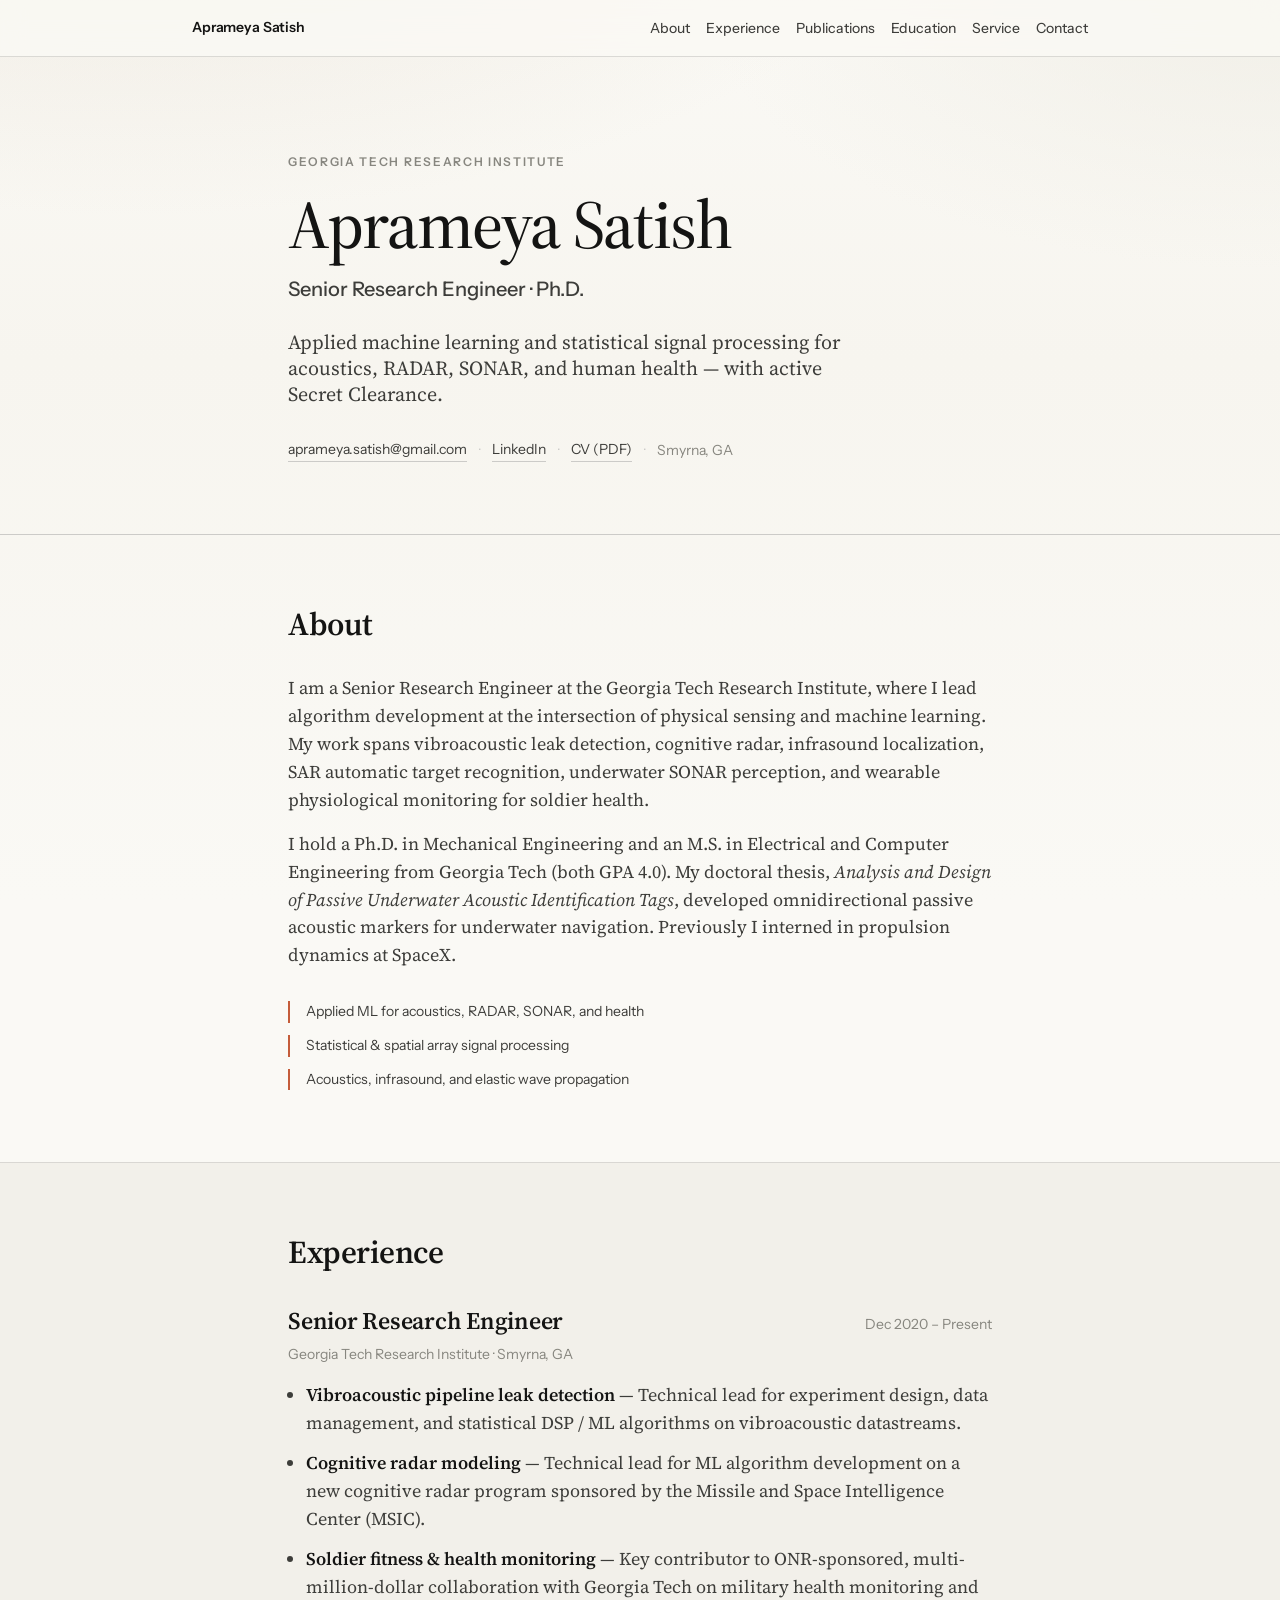
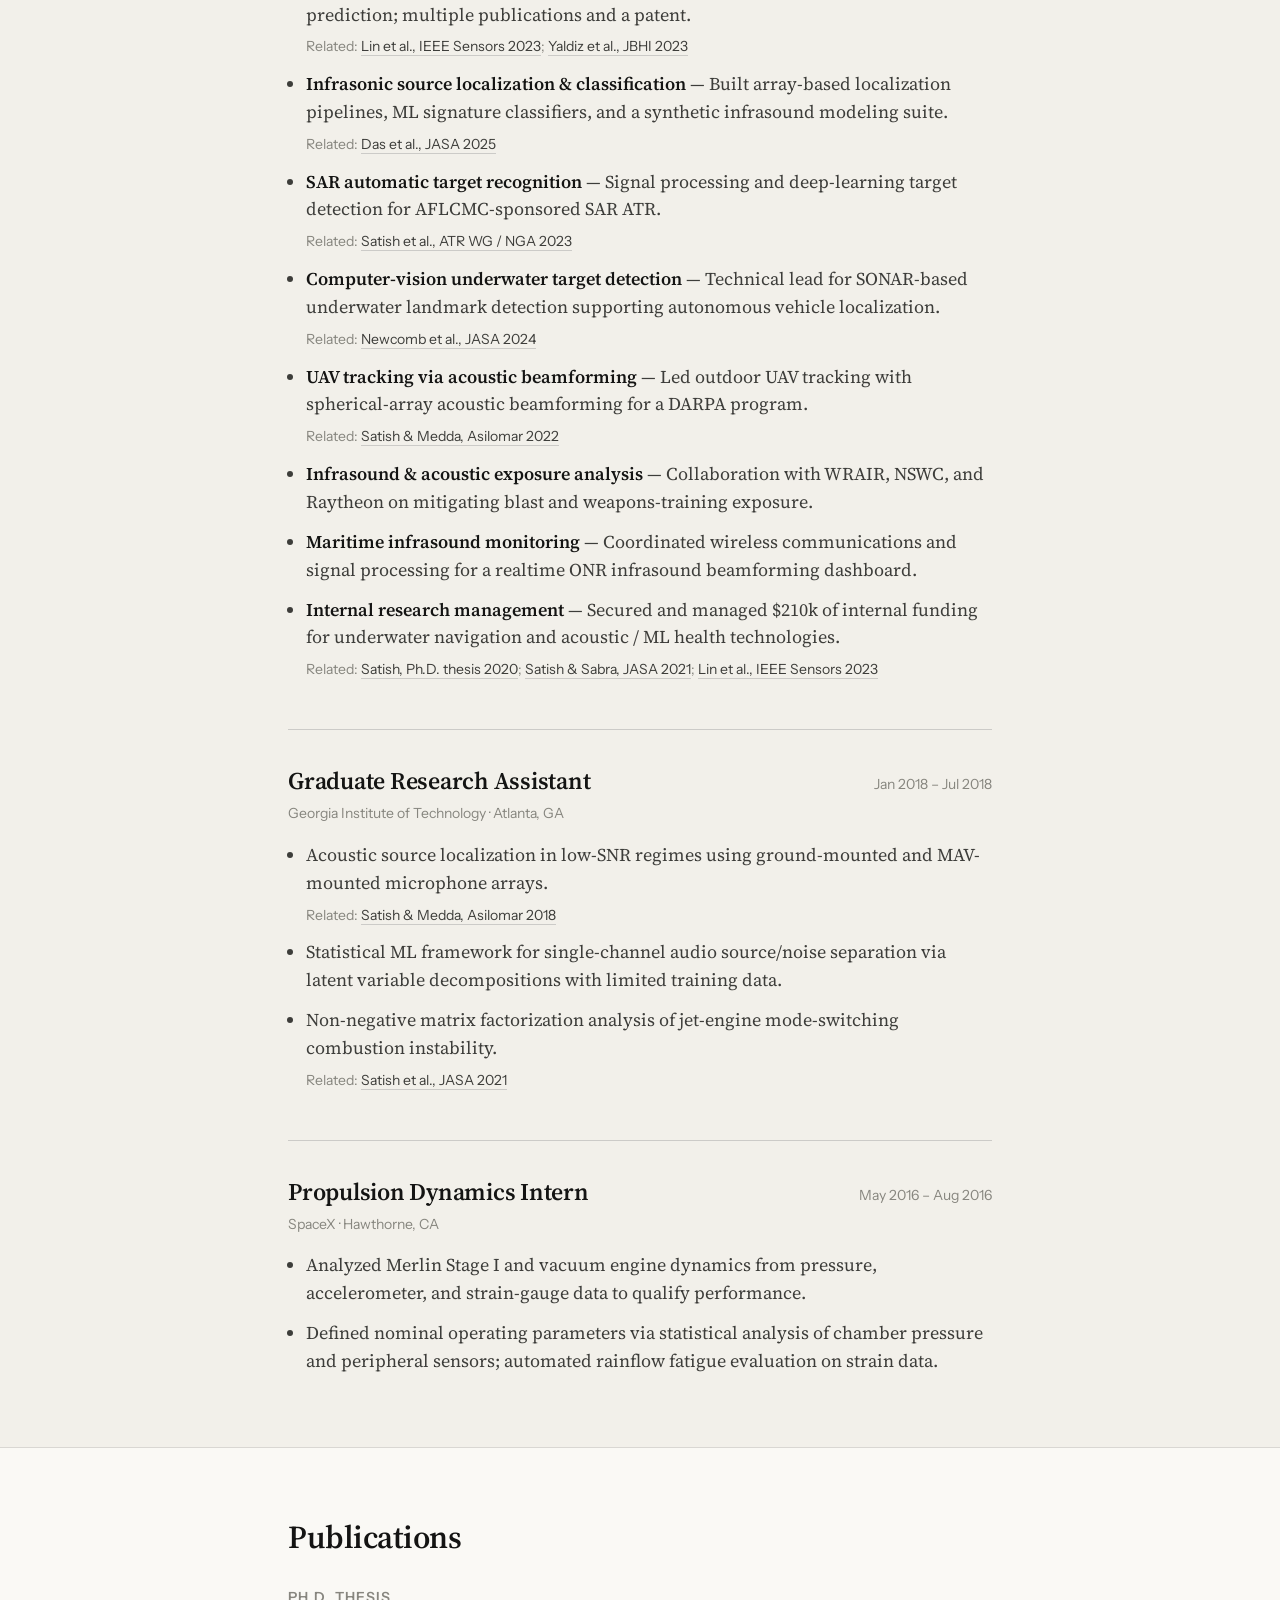
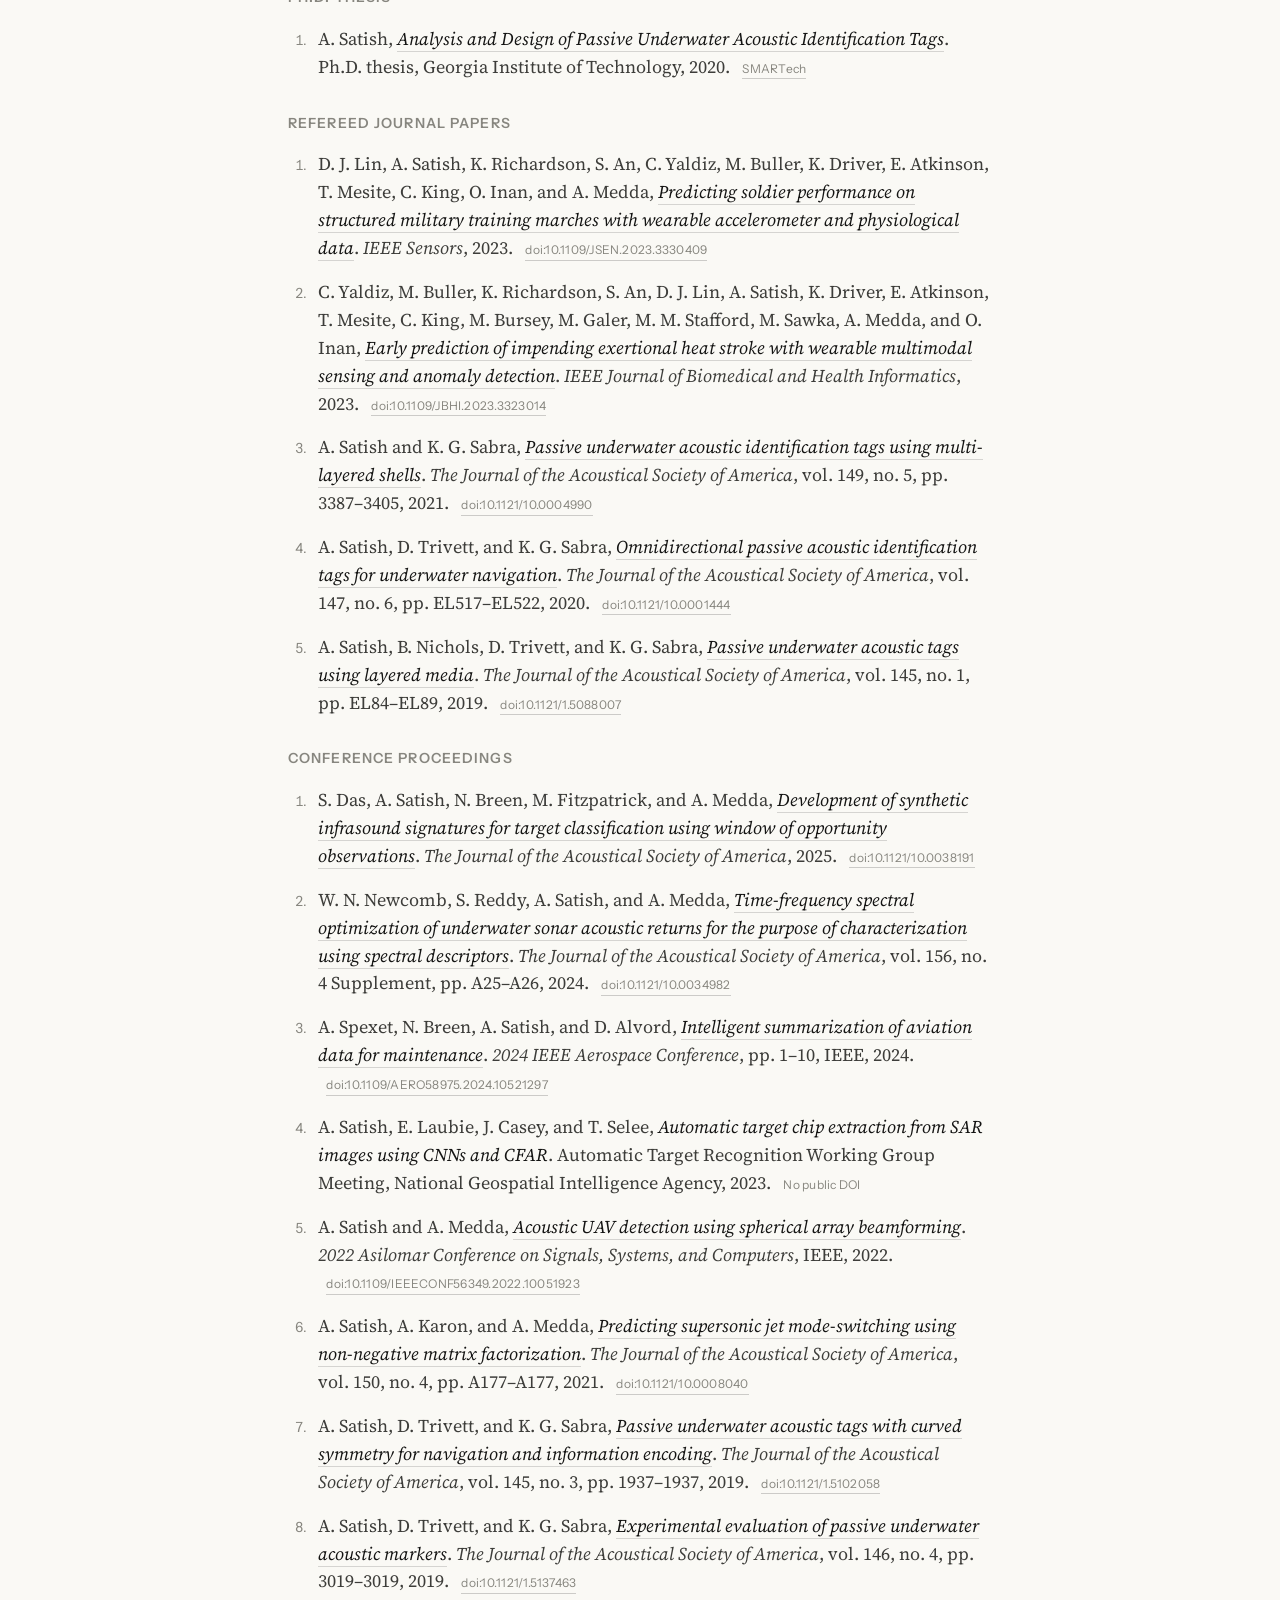
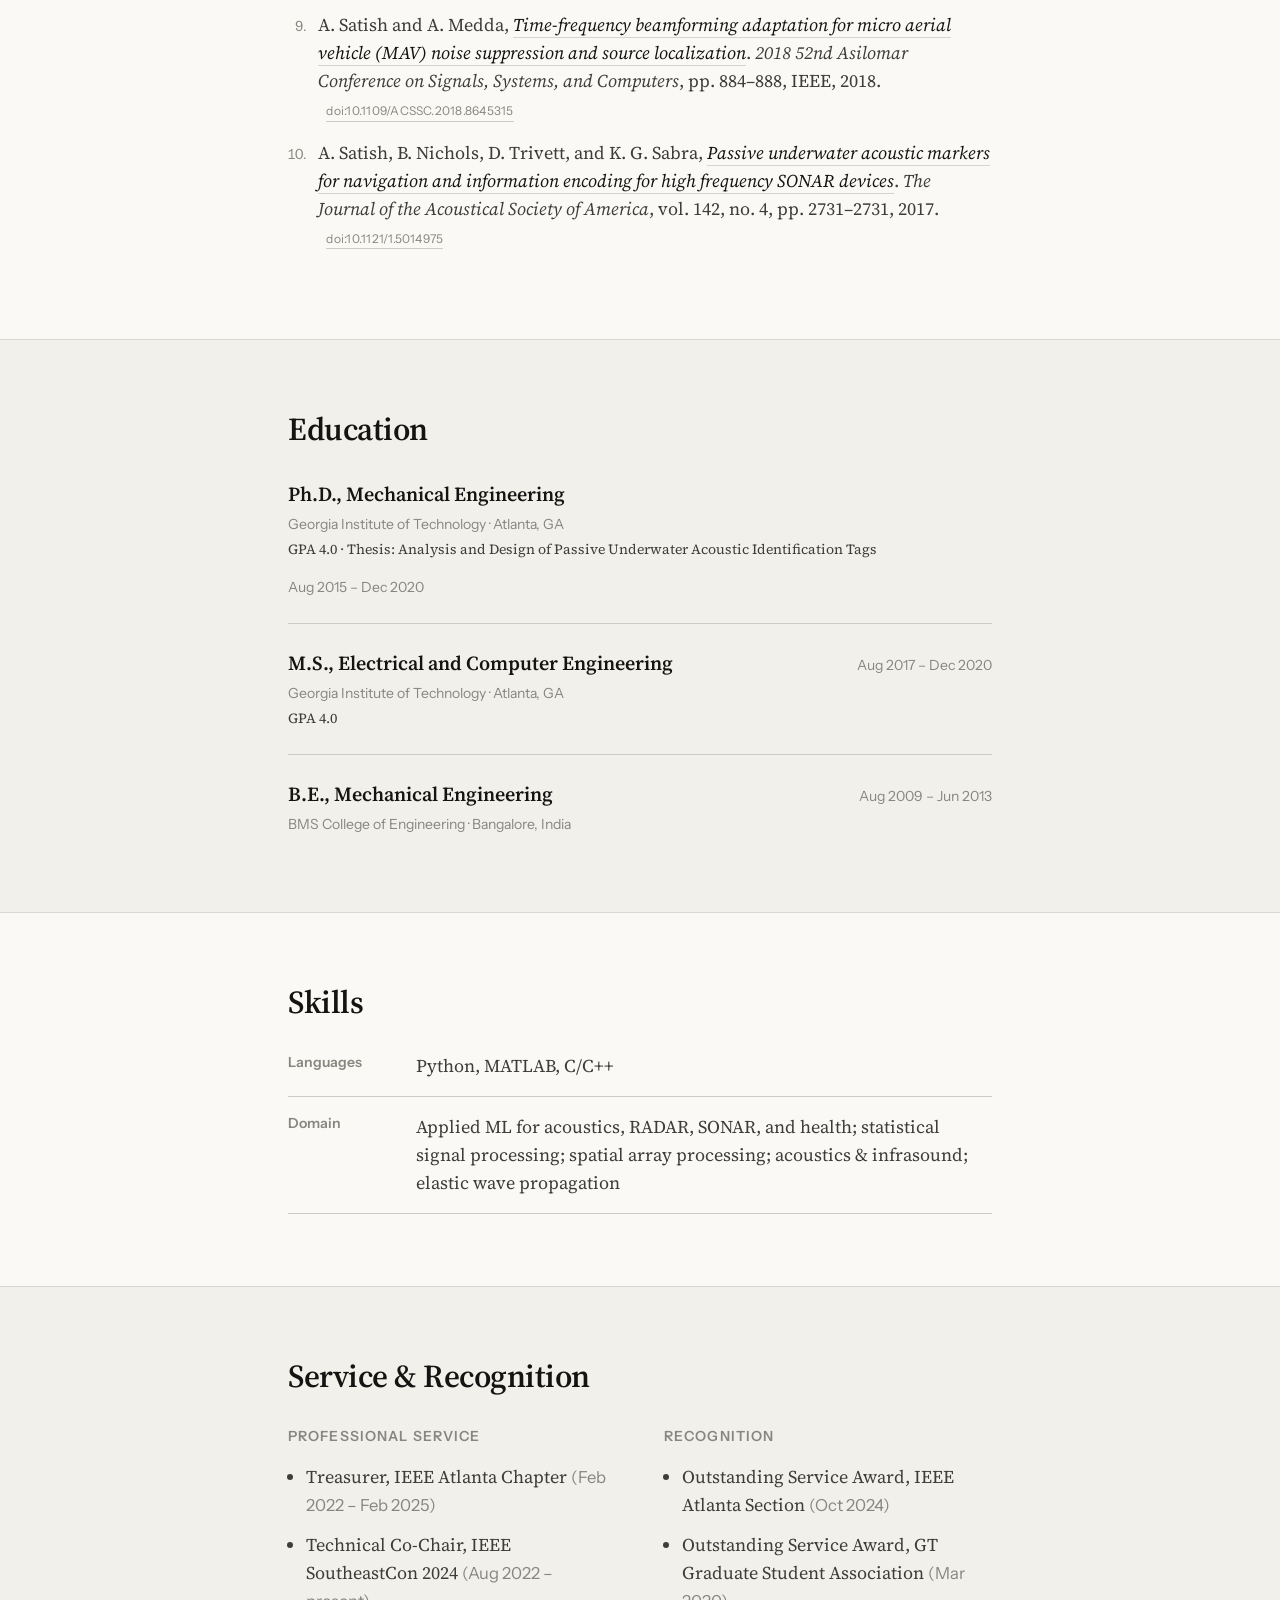
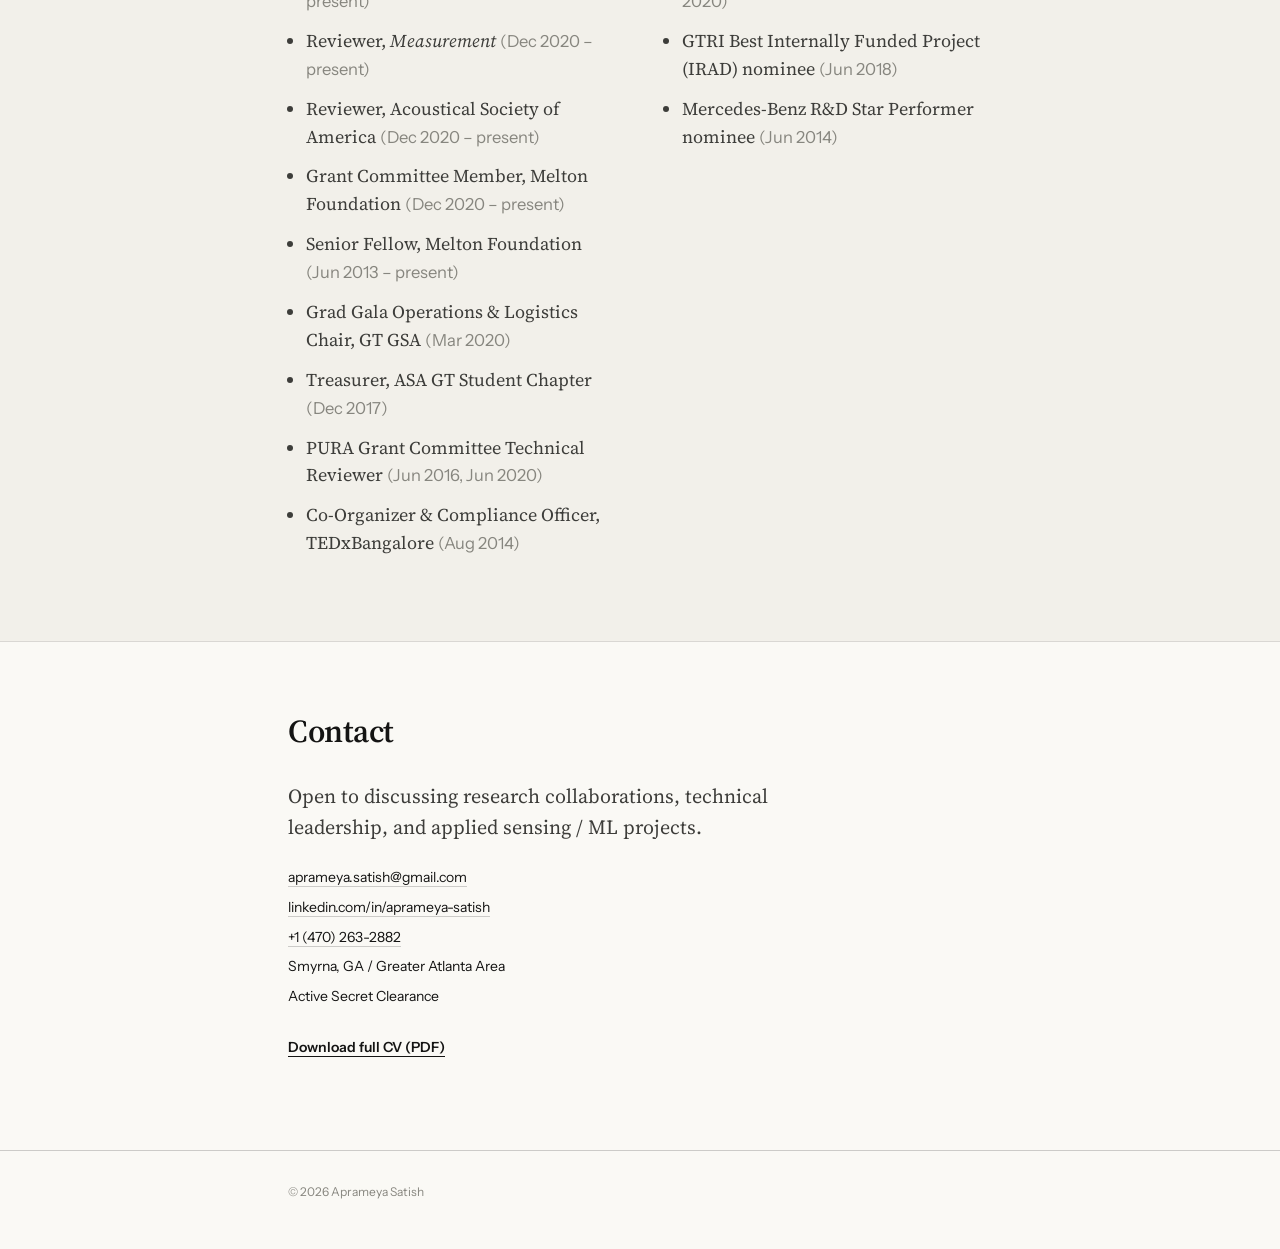
==== index.html @ bd4d7958 "Link publications to DOIs and cite them from experience Add publisher/DOI links for papers and the t" ====
<!DOCTYPE html>
<html lang="en">
<head>
    <meta charset="UTF-8">
    <meta name="viewport" content="width=device-width, initial-scale=1.0">
    <title>Aprameya Satish — Senior Research Engineer</title>
    <meta name="description" content="Senior Research Engineer at Georgia Tech Research Institute. Applied machine learning, statistical signal processing, acoustics, RADAR, and SONAR.">
    <meta property="og:title" content="Aprameya Satish — Senior Research Engineer">
    <meta property="og:description" content="Ph.D. researcher specializing in applied ML and statistical signal processing for acoustics, RADAR, SONAR, and health.">
    <meta property="og:type" content="website">
    <link rel="preconnect" href="https://fonts.googleapis.com">
    <link rel="preconnect" href="https://fonts.gstatic.com" crossorigin>
    <link href="https://fonts.googleapis.com/css2?family=Instrument+Sans:ital,wght@0,400;0,500;0,600;0,700;1,400&family=Source+Serif+4:ital,opsz,wght@0,8..60,400;0,8..60,500;0,8..60,600;0,8..60,700;1,8..60,400;1,8..60,500&display=swap" rel="stylesheet">
    <link rel="stylesheet" href="style.css">
</head>
<body>
    <a class="skip-link" href="#main">Skip to content</a>

    <header class="site-header">
        <nav class="nav" aria-label="Primary">
            <a class="nav__name" href="#top">Aprameya Satish</a>
            <button class="nav__toggle" id="nav-toggle" aria-expanded="false" aria-controls="nav-menu" type="button">
                <span class="nav__toggle-label">Menu</span>
            </button>
            <ul class="nav__menu" id="nav-menu">
                <li><a href="#about" class="nav__link">About</a></li>
                <li><a href="#experience" class="nav__link">Experience</a></li>
                <li><a href="#publications" class="nav__link">Publications</a></li>
                <li><a href="#education" class="nav__link">Education</a></li>
                <li><a href="#service" class="nav__link">Service</a></li>
                <li><a href="#contact" class="nav__link">Contact</a></li>
            </ul>
        </nav>
    </header>

    <main id="main">
        <section id="top" class="hero">
            <div class="page">
                <p class="hero__eyebrow reveal">Georgia Tech Research Institute</p>
                <h1 class="hero__title reveal">Aprameya Satish</h1>
                <p class="hero__role reveal">Senior Research Engineer · Ph.D.</p>
                <p class="hero__lede reveal">
                    Applied machine learning and statistical signal processing for acoustics,
                    RADAR, SONAR, and human health — with active Secret Clearance.
                </p>
                <div class="hero__meta reveal">
                    <a href="mailto:aprameya.satish@gmail.com">aprameya.satish@gmail.com</a>
                    <span class="meta-sep" aria-hidden="true">·</span>
                    <a href="https://www.linkedin.com/in/aprameya-satish/" target="_blank" rel="noopener noreferrer">LinkedIn</a>
                    <span class="meta-sep" aria-hidden="true">·</span>
                    <a href="assets/Aprameya_Satish_Resume.pdf" download>CV (PDF)</a>
                    <span class="meta-sep" aria-hidden="true">·</span>
                    <span>Smyrna, GA</span>
                </div>
            </div>
        </section>

        <section id="about" class="section">
            <div class="page">
                <h2 class="section__title reveal">About</h2>
                <div class="prose reveal">
                    <p>
                        I am a Senior Research Engineer at the Georgia Tech Research Institute,
                        where I lead algorithm development at the intersection of physical sensing
                        and machine learning. My work spans vibroacoustic leak detection, cognitive
                        radar, infrasound localization, SAR automatic target recognition, underwater
                        SONAR perception, and wearable physiological monitoring for soldier health.
                    </p>
                    <p>
                        I hold a Ph.D. in Mechanical Engineering and an M.S. in Electrical and
                        Computer Engineering from Georgia Tech (both GPA 4.0). My doctoral thesis,
                        <em>Analysis and Design of Passive Underwater Acoustic Identification Tags</em>,
                        developed omnidirectional passive acoustic markers for underwater navigation.
                        Previously I interned in propulsion dynamics at SpaceX.
                    </p>
                </div>
                <ul class="interest-list reveal">
                    <li>Applied ML for acoustics, RADAR, SONAR, and health</li>
                    <li>Statistical &amp; spatial array signal processing</li>
                    <li>Acoustics, infrasound, and elastic wave propagation</li>
                </ul>
            </div>
        </section>

        <section id="experience" class="section section--tint">
            <div class="page">
                <h2 class="section__title reveal">Experience</h2>

                <article class="job reveal">
                    <header class="job__header">
                        <div>
                            <h3 class="job__title">Senior Research Engineer</h3>
                            <p class="job__org">Georgia Tech Research Institute · Smyrna, GA</p>
                        </div>
                        <time class="job__dates" datetime="2020-12">Dec 2020 – Present</time>
                    </header>
                    <ul class="job__bullets">
                        <li>
                            <strong>Vibroacoustic pipeline leak detection</strong> —
                            Technical lead for experiment design, data management, and statistical
                            DSP / ML algorithms on vibroacoustic datastreams.
                        </li>
                        <li>
                            <strong>Cognitive radar modeling</strong> —
                            Technical lead for ML algorithm development on a new cognitive radar
                            program sponsored by the Missile and Space Intelligence Center (MSIC).
                        </li>
                        <li>
                            <strong>Soldier fitness &amp; health monitoring</strong> —
                            Key contributor to ONR-sponsored, multi-million-dollar collaboration with
                            Georgia Tech on military health monitoring and prediction; multiple
                            publications and a patent.
                            <span class="job__cites">Related:
                                <a href="#pub-lin-2023">Lin et al., IEEE Sensors 2023</a>;
                                <a href="#pub-yaldiz-2023">Yaldiz et al., JBHI 2023</a>
                            </span>
                        </li>
                        <li>
                            <strong>Infrasonic source localization &amp; classification</strong> —
                            Built array-based localization pipelines, ML signature classifiers, and
                            a synthetic infrasound modeling suite.
                            <span class="job__cites">Related:
                                <a href="#pub-das-2025">Das et al., JASA 2025</a>
                            </span>
                        </li>
                        <li>
                            <strong>SAR automatic target recognition</strong> —
                            Signal processing and deep-learning target detection for AFLCMC-sponsored
                            SAR ATR.
                            <span class="job__cites">Related:
                                <a href="#pub-satish-sar-2023">Satish et al., ATR WG / NGA 2023</a>
                            </span>
                        </li>
                        <li>
                            <strong>Computer-vision underwater target detection</strong> —
                            Technical lead for SONAR-based underwater landmark detection supporting
                            autonomous vehicle localization.
                            <span class="job__cites">Related:
                                <a href="#pub-newcomb-2024">Newcomb et al., JASA 2024</a>
                            </span>
                        </li>
                        <li>
                            <strong>UAV tracking via acoustic beamforming</strong> —
                            Led outdoor UAV tracking with spherical-array acoustic beamforming for a
                            DARPA program.
                            <span class="job__cites">Related:
                                <a href="#pub-satish-uav-2022">Satish &amp; Medda, Asilomar 2022</a>
                            </span>
                        </li>
                        <li>
                            <strong>Infrasound &amp; acoustic exposure analysis</strong> —
                            Collaboration with WRAIR, NSWC, and Raytheon on mitigating blast and
                            weapons-training exposure.
                        </li>
                        <li>
                            <strong>Maritime infrasound monitoring</strong> —
                            Coordinated wireless communications and signal processing for a realtime
                            ONR infrasound beamforming dashboard.
                        </li>
                        <li>
                            <strong>Internal research management</strong> —
                            Secured and managed $210k of internal funding for underwater navigation
                            and acoustic / ML health technologies.
                            <span class="job__cites">Related:
                                <a href="#pub-thesis-2020">Satish, Ph.D. thesis 2020</a>;
                                <a href="#pub-satish-shells-2021">Satish &amp; Sabra, JASA 2021</a>;
                                <a href="#pub-lin-2023">Lin et al., IEEE Sensors 2023</a>
                            </span>
                        </li>
                    </ul>
                </article>

                <article class="job reveal">
                    <header class="job__header">
                        <div>
                            <h3 class="job__title">Graduate Research Assistant</h3>
                            <p class="job__org">Georgia Institute of Technology · Atlanta, GA</p>
                        </div>
                        <time class="job__dates" datetime="2018-01">Jan 2018 – Jul 2018</time>
                    </header>
                    <ul class="job__bullets">
                        <li>
                            Acoustic source localization in low-SNR regimes using ground-mounted and
                            MAV-mounted microphone arrays.
                            <span class="job__cites">Related:
                                <a href="#pub-satish-mav-2018">Satish &amp; Medda, Asilomar 2018</a>
                            </span>
                        </li>
                        <li>
                            Statistical ML framework for single-channel audio source/noise separation
                            via latent variable decompositions with limited training data.
                        </li>
                        <li>
                            Non-negative matrix factorization analysis of jet-engine mode-switching
                            combustion instability.
                            <span class="job__cites">Related:
                                <a href="#pub-satish-jet-2021">Satish et al., JASA 2021</a>
                            </span>
                        </li>
                    </ul>
                </article>

                <article class="job reveal">
                    <header class="job__header">
                        <div>
                            <h3 class="job__title">Propulsion Dynamics Intern</h3>
                            <p class="job__org">SpaceX · Hawthorne, CA</p>
                        </div>
                        <time class="job__dates" datetime="2016-05">May 2016 – Aug 2016</time>
                    </header>
                    <ul class="job__bullets">
                        <li>
                            Analyzed Merlin Stage I and vacuum engine dynamics from pressure,
                            accelerometer, and strain-gauge data to qualify performance.
                        </li>
                        <li>
                            Defined nominal operating parameters via statistical analysis of chamber
                            pressure and peripheral sensors; automated rainflow fatigue evaluation
                            on strain data.
                        </li>
                    </ul>
                </article>
            </div>
        </section>

        <section id="publications" class="section">
            <div class="page">
                <h2 class="section__title reveal">Publications</h2>

                <h3 class="subsection__title reveal">Ph.D. Thesis</h3>
                <ol class="pub-list reveal">
                    <li id="pub-thesis-2020">
                        <span class="pub-list__entry">
                            A. Satish,
                            <a class="pub-list__title" href="https://hdl.handle.net/1853/65987" target="_blank" rel="noopener noreferrer">Analysis and Design of Passive Underwater Acoustic Identification Tags</a>.
                            Ph.D. thesis, Georgia Institute of Technology, 2020.
                            <a class="pub-list__doi" href="https://hdl.handle.net/1853/65987" target="_blank" rel="noopener noreferrer">SMARTech</a>
                        </span>
                    </li>
                </ol>

                <h3 class="subsection__title reveal">Refereed Journal Papers</h3>
                <ol class="pub-list reveal">
                    <li id="pub-lin-2023">
                        <span class="pub-list__entry">
                            D. J. Lin, A. Satish, K. Richardson, S. An, C. Yaldiz, M. Buller, K. Driver,
                            E. Atkinson, T. Mesite, C. King, O. Inan, and A. Medda,
                            <a class="pub-list__title" href="https://doi.org/10.1109/JSEN.2023.3330409" target="_blank" rel="noopener noreferrer">Predicting soldier performance on structured military training marches with wearable accelerometer and physiological data</a>.
                            <em>IEEE Sensors</em>, 2023.
                            <a class="pub-list__doi" href="https://doi.org/10.1109/JSEN.2023.3330409" target="_blank" rel="noopener noreferrer">doi:10.1109/JSEN.2023.3330409</a>
                        </span>
                    </li>
                    <li id="pub-yaldiz-2023">
                        <span class="pub-list__entry">
                            C. Yaldiz, M. Buller, K. Richardson, S. An, D. J. Lin, A. Satish, K. Driver,
                            E. Atkinson, T. Mesite, C. King, M. Bursey, M. Galer, M. M. Stafford,
                            M. Sawka, A. Medda, and O. Inan,
                            <a class="pub-list__title" href="https://doi.org/10.1109/JBHI.2023.3323014" target="_blank" rel="noopener noreferrer">Early prediction of impending exertional heat stroke with wearable multimodal sensing and anomaly detection</a>.
                            <em>IEEE Journal of Biomedical and Health Informatics</em>, 2023.
                            <a class="pub-list__doi" href="https://doi.org/10.1109/JBHI.2023.3323014" target="_blank" rel="noopener noreferrer">doi:10.1109/JBHI.2023.3323014</a>
                        </span>
                    </li>
                    <li id="pub-satish-shells-2021">
                        <span class="pub-list__entry">
                            A. Satish and K. G. Sabra,
                            <a class="pub-list__title" href="https://doi.org/10.1121/10.0004990" target="_blank" rel="noopener noreferrer">Passive underwater acoustic identification tags using multi-layered shells</a>.
                            <em>The Journal of the Acoustical Society of America</em>, vol. 149, no. 5, pp. 3387–3405, 2021.
                            <a class="pub-list__doi" href="https://doi.org/10.1121/10.0004990" target="_blank" rel="noopener noreferrer">doi:10.1121/10.0004990</a>
                        </span>
                    </li>
                    <li id="pub-satish-omni-2020">
                        <span class="pub-list__entry">
                            A. Satish, D. Trivett, and K. G. Sabra,
                            <a class="pub-list__title" href="https://doi.org/10.1121/10.0001444" target="_blank" rel="noopener noreferrer">Omnidirectional passive acoustic identification tags for underwater navigation</a>.
                            <em>The Journal of the Acoustical Society of America</em>, vol. 147, no. 6, pp. EL517–EL522, 2020.
                            <a class="pub-list__doi" href="https://doi.org/10.1121/10.0001444" target="_blank" rel="noopener noreferrer">doi:10.1121/10.0001444</a>
                        </span>
                    </li>
                    <li id="pub-satish-layered-2019">
                        <span class="pub-list__entry">
                            A. Satish, B. Nichols, D. Trivett, and K. G. Sabra,
                            <a class="pub-list__title" href="https://doi.org/10.1121/1.5088007" target="_blank" rel="noopener noreferrer">Passive underwater acoustic tags using layered media</a>.
                            <em>The Journal of the Acoustical Society of America</em>, vol. 145, no. 1, pp. EL84–EL89, 2019.
                            <a class="pub-list__doi" href="https://doi.org/10.1121/1.5088007" target="_blank" rel="noopener noreferrer">doi:10.1121/1.5088007</a>
                        </span>
                    </li>
                </ol>

                <h3 class="subsection__title reveal">Conference Proceedings</h3>
                <ol class="pub-list reveal">
                    <li id="pub-das-2025">
                        <span class="pub-list__entry">
                            S. Das, A. Satish, N. Breen, M. Fitzpatrick, and A. Medda,
                            <a class="pub-list__title" href="https://doi.org/10.1121/10.0038191" target="_blank" rel="noopener noreferrer">Development of synthetic infrasound signatures for target classification using window of opportunity observations</a>.
                            <em>The Journal of the Acoustical Society of America</em>, 2025.
                            <a class="pub-list__doi" href="https://doi.org/10.1121/10.0038191" target="_blank" rel="noopener noreferrer">doi:10.1121/10.0038191</a>
                        </span>
                    </li>
                    <li id="pub-newcomb-2024">
                        <span class="pub-list__entry">
                            W. N. Newcomb, S. Reddy, A. Satish, and A. Medda,
                            <a class="pub-list__title" href="https://doi.org/10.1121/10.0034982" target="_blank" rel="noopener noreferrer">Time-frequency spectral optimization of underwater sonar acoustic returns for the purpose of characterization using spectral descriptors</a>.
                            <em>The Journal of the Acoustical Society of America</em>, vol. 156, no. 4 Supplement, pp. A25–A26, 2024.
                            <a class="pub-list__doi" href="https://doi.org/10.1121/10.0034982" target="_blank" rel="noopener noreferrer">doi:10.1121/10.0034982</a>
                        </span>
                    </li>
                    <li id="pub-spexet-2024">
                        <span class="pub-list__entry">
                            A. Spexet, N. Breen, A. Satish, and D. Alvord,
                            <a class="pub-list__title" href="https://doi.org/10.1109/AERO58975.2024.10521297" target="_blank" rel="noopener noreferrer">Intelligent summarization of aviation data for maintenance</a>.
                            <em>2024 IEEE Aerospace Conference</em>, pp. 1–10, IEEE, 2024.
                            <a class="pub-list__doi" href="https://doi.org/10.1109/AERO58975.2024.10521297" target="_blank" rel="noopener noreferrer">doi:10.1109/AERO58975.2024.10521297</a>
                        </span>
                    </li>
                    <li id="pub-satish-sar-2023">
                        <span class="pub-list__entry">
                            A. Satish, E. Laubie, J. Casey, and T. Selee,
                            <span class="pub-list__title">Automatic target chip extraction from SAR images using CNNs and CFAR</span>.
                            Automatic Target Recognition Working Group Meeting, National Geospatial Intelligence Agency, 2023.
                            <span class="pub-list__note">No public DOI</span>
                        </span>
                    </li>
                    <li id="pub-satish-uav-2022">
                        <span class="pub-list__entry">
                            A. Satish and A. Medda,
                            <a class="pub-list__title" href="https://doi.org/10.1109/IEEECONF56349.2022.10051923" target="_blank" rel="noopener noreferrer">Acoustic UAV detection using spherical array beamforming</a>.
                            <em>2022 Asilomar Conference on Signals, Systems, and Computers</em>, IEEE, 2022.
                            <a class="pub-list__doi" href="https://doi.org/10.1109/IEEECONF56349.2022.10051923" target="_blank" rel="noopener noreferrer">doi:10.1109/IEEECONF56349.2022.10051923</a>
                        </span>
                    </li>
                    <li id="pub-satish-jet-2021">
                        <span class="pub-list__entry">
                            A. Satish, A. Karon, and A. Medda,
                            <a class="pub-list__title" href="https://doi.org/10.1121/10.0008040" target="_blank" rel="noopener noreferrer">Predicting supersonic jet mode-switching using non-negative matrix factorization</a>.
                            <em>The Journal of the Acoustical Society of America</em>, vol. 150, no. 4, pp. A177–A177, 2021.
                            <a class="pub-list__doi" href="https://doi.org/10.1121/10.0008040" target="_blank" rel="noopener noreferrer">doi:10.1121/10.0008040</a>
                        </span>
                    </li>
                    <li id="pub-satish-curved-2019">
                        <span class="pub-list__entry">
                            A. Satish, D. Trivett, and K. G. Sabra,
                            <a class="pub-list__title" href="https://doi.org/10.1121/1.5102058" target="_blank" rel="noopener noreferrer">Passive underwater acoustic tags with curved symmetry for navigation and information encoding</a>.
                            <em>The Journal of the Acoustical Society of America</em>, vol. 145, no. 3, pp. 1937–1937, 2019.
                            <a class="pub-list__doi" href="https://doi.org/10.1121/1.5102058" target="_blank" rel="noopener noreferrer">doi:10.1121/1.5102058</a>
                        </span>
                    </li>
                    <li id="pub-satish-eval-2019">
                        <span class="pub-list__entry">
                            A. Satish, D. Trivett, and K. G. Sabra,
                            <a class="pub-list__title" href="https://doi.org/10.1121/1.5137463" target="_blank" rel="noopener noreferrer">Experimental evaluation of passive underwater acoustic markers</a>.
                            <em>The Journal of the Acoustical Society of America</em>, vol. 146, no. 4, pp. 3019–3019, 2019.
                            <a class="pub-list__doi" href="https://doi.org/10.1121/1.5137463" target="_blank" rel="noopener noreferrer">doi:10.1121/1.5137463</a>
                        </span>
                    </li>
                    <li id="pub-satish-mav-2018">
                        <span class="pub-list__entry">
                            A. Satish and A. Medda,
                            <a class="pub-list__title" href="https://doi.org/10.1109/ACSSC.2018.8645315" target="_blank" rel="noopener noreferrer">Time-frequency beamforming adaptation for micro aerial vehicle (MAV) noise suppression and source localization</a>.
                            <em>2018 52nd Asilomar Conference on Signals, Systems, and Computers</em>, pp. 884–888, IEEE, 2018.
                            <a class="pub-list__doi" href="https://doi.org/10.1109/ACSSC.2018.8645315" target="_blank" rel="noopener noreferrer">doi:10.1109/ACSSC.2018.8645315</a>
                        </span>
                    </li>
                    <li id="pub-satish-markers-2017">
                        <span class="pub-list__entry">
                            A. Satish, B. Nichols, D. Trivett, and K. G. Sabra,
                            <a class="pub-list__title" href="https://doi.org/10.1121/1.5014975" target="_blank" rel="noopener noreferrer">Passive underwater acoustic markers for navigation and information encoding for high frequency SONAR devices</a>.
                            <em>The Journal of the Acoustical Society of America</em>, vol. 142, no. 4, pp. 2731–2731, 2017.
                            <a class="pub-list__doi" href="https://doi.org/10.1121/1.5014975" target="_blank" rel="noopener noreferrer">doi:10.1121/1.5014975</a>
                        </span>
                    </li>
                </ol>
            </div>
        </section>

        <section id="education" class="section section--tint">
            <div class="page">
                <h2 class="section__title reveal">Education</h2>
                <ul class="edu-list">
                    <li class="edu-item reveal">
                        <div class="edu-item__main">
                            <h3 class="edu-item__degree">Ph.D., Mechanical Engineering</h3>
                            <p class="edu-item__school">Georgia Institute of Technology · Atlanta, GA</p>
                            <p class="edu-item__detail">GPA 4.0 · Thesis: Analysis and Design of Passive Underwater Acoustic Identification Tags</p>
                        </div>
                        <time class="edu-item__dates">Aug 2015 – Dec 2020</time>
                    </li>
                    <li class="edu-item reveal">
                        <div class="edu-item__main">
                            <h3 class="edu-item__degree">M.S., Electrical and Computer Engineering</h3>
                            <p class="edu-item__school">Georgia Institute of Technology · Atlanta, GA</p>
                            <p class="edu-item__detail">GPA 4.0</p>
                        </div>
                        <time class="edu-item__dates">Aug 2017 – Dec 2020</time>
                    </li>
                    <li class="edu-item reveal">
                        <div class="edu-item__main">
                            <h3 class="edu-item__degree">B.E., Mechanical Engineering</h3>
                            <p class="edu-item__school">BMS College of Engineering · Bangalore, India</p>
                        </div>
                        <time class="edu-item__dates">Aug 2009 – Jun 2013</time>
                    </li>
                </ul>
            </div>
        </section>

        <section id="skills" class="section">
            <div class="page">
                <h2 class="section__title reveal">Skills</h2>
                <dl class="skills-dl reveal">
                    <div class="skills-dl__row">
                        <dt>Languages</dt>
                        <dd>Python, MATLAB, C/C++</dd>
                    </div>
                    <div class="skills-dl__row">
                        <dt>Domain</dt>
                        <dd>Applied ML for acoustics, RADAR, SONAR, and health; statistical signal processing; spatial array processing; acoustics &amp; infrasound; elastic wave propagation</dd>
                    </div>
                </dl>
            </div>
        </section>

        <section id="service" class="section section--tint">
            <div class="page">
                <h2 class="section__title reveal">Service &amp; Recognition</h2>

                <div class="two-col">
                    <div class="reveal">
                        <h3 class="subsection__title">Professional Service</h3>
                        <ul class="plain-list">
                            <li>Treasurer, IEEE Atlanta Chapter <span class="muted">(Feb 2022 – Feb 2025)</span></li>
                            <li>Technical Co-Chair, IEEE SoutheastCon 2024 <span class="muted">(Aug 2022 – present)</span></li>
                            <li>Reviewer, <em>Measurement</em> <span class="muted">(Dec 2020 – present)</span></li>
                            <li>Reviewer, Acoustical Society of America <span class="muted">(Dec 2020 – present)</span></li>
                            <li>Grant Committee Member, Melton Foundation <span class="muted">(Dec 2020 – present)</span></li>
                            <li>Senior Fellow, Melton Foundation <span class="muted">(Jun 2013 – present)</span></li>
                            <li>Grad Gala Operations &amp; Logistics Chair, GT GSA <span class="muted">(Mar 2020)</span></li>
                            <li>Treasurer, ASA GT Student Chapter <span class="muted">(Dec 2017)</span></li>
                            <li>PURA Grant Committee Technical Reviewer <span class="muted">(Jun 2016, Jun 2020)</span></li>
                            <li>Co-Organizer &amp; Compliance Officer, TEDxBangalore <span class="muted">(Aug 2014)</span></li>
                        </ul>
                    </div>
                    <div class="reveal">
                        <h3 class="subsection__title">Recognition</h3>
                        <ul class="plain-list">
                            <li>Outstanding Service Award, IEEE Atlanta Section <span class="muted">(Oct 2024)</span></li>
                            <li>Outstanding Service Award, GT Graduate Student Association <span class="muted">(Mar 2020)</span></li>
                            <li>GTRI Best Internally Funded Project (IRAD) nominee <span class="muted">(Jun 2018)</span></li>
                            <li>Mercedes-Benz R&amp;D Star Performer nominee <span class="muted">(Jun 2014)</span></li>
                        </ul>
                    </div>
                </div>
            </div>
        </section>

        <section id="contact" class="section">
            <div class="page">
                <h2 class="section__title reveal">Contact</h2>
                <div class="contact-block reveal">
                    <p class="contact-block__lede">
                        Open to discussing research collaborations, technical leadership, and applied
                        sensing / ML projects.
                    </p>
                    <ul class="contact-list">
                        <li><a href="mailto:aprameya.satish@gmail.com">aprameya.satish@gmail.com</a></li>
                        <li><a href="https://www.linkedin.com/in/aprameya-satish/" target="_blank" rel="noopener noreferrer">linkedin.com/in/aprameya-satish</a></li>
                        <li><a href="tel:+14702632882">+1 (470) 263-2882</a></li>
                        <li>Smyrna, GA / Greater Atlanta Area</li>
                        <li>Active Secret Clearance</li>
                    </ul>
                    <p class="contact-block__cta">
                        <a class="text-link" href="assets/Aprameya_Satish_Resume.pdf" download>Download full CV (PDF)</a>
                    </p>
                </div>
            </div>
        </section>
    </main>

    <footer class="site-footer">
        <div class="page">
            <p>&copy; <span id="year">2026</span> Aprameya Satish</p>
        </div>
    </footer>

    <script src="app.js"></script>
</body>
</html>
---- style.css ----
/* Anthropic-inspired typography + academic researcher CV layout */

:root {
  --color-bg: #faf9f5;
  --color-bg-tint: #f0eee6;
  --color-bg-deep: #e8e6dc;
  --color-ink: #141413;
  --color-ink-soft: #3d3d3a;
  --color-muted: #87867f;
  --color-line: #cccbc8;
  --color-accent: #c45c3a;
  --color-accent-hover: #a84a2e;

  --font-serif: "Source Serif 4", "Iowan Old Style", "Palatino Linotype", Palatino, Georgia, serif;
  --font-sans: "Instrument Sans", "Avenir Next", "Segoe UI", sans-serif;

  --text-xs: 0.75rem;
  --text-sm: 0.875rem;
  --text-base: 1.125rem;
  --text-md: 1.25rem;
  --text-lg: 1.5rem;
  --text-xl: 2rem;
  --text-display: clamp(2.75rem, 7vw, 4.25rem);

  --leading-tight: 1.1;
  --leading-snug: 1.3;
  --leading-body: 1.55;

  --space-1: 0.25rem;
  --space-2: 0.5rem;
  --space-3: 0.75rem;
  --space-4: 1rem;
  --space-5: 1.5rem;
  --space-6: 2rem;
  --space-7: 3rem;
  --space-8: 4.5rem;
  --space-9: 6rem;

  --page-max: 44rem;
  --header-h: 3.5rem;

  --ease: cubic-bezier(0.22, 1, 0.36, 1);
  --duration: 450ms;
}

*,
*::before,
*::after {
  box-sizing: border-box;
}

html {
  scroll-behavior: smooth;
  -webkit-font-smoothing: antialiased;
  -moz-osx-font-smoothing: grayscale;
}

body {
  margin: 0;
  color: var(--color-ink);
  background-color: var(--color-bg);
  background-image:
    radial-gradient(ellipse 120% 80% at 10% -20%, rgba(227, 218, 204, 0.55), transparent 55%),
    radial-gradient(ellipse 90% 60% at 100% 0%, rgba(240, 238, 230, 0.9), transparent 50%),
    linear-gradient(180deg, var(--color-bg) 0%, #f7f5ef 40%, var(--color-bg) 100%);
  background-attachment: fixed;
  font-family: var(--font-serif);
  font-size: var(--text-base);
  font-weight: 400;
  line-height: var(--leading-body);
}

img {
  max-width: 100%;
  display: block;
}

a {
  color: var(--color-accent);
  text-decoration-thickness: 1px;
  text-underline-offset: 0.18em;
  transition: color var(--duration) var(--ease);
}

a:hover {
  color: var(--color-accent-hover);
}

a:focus-visible {
  outline: 2px solid var(--color-accent);
  outline-offset: 3px;
}

.skip-link {
  position: absolute;
  left: var(--space-4);
  top: -100px;
  z-index: 100;
  padding: var(--space-2) var(--space-3);
  background: var(--color-ink);
  color: var(--color-bg);
  font-family: var(--font-sans);
  font-size: var(--text-sm);
  text-decoration: none;
}

.skip-link:focus {
  top: var(--space-3);
}

.page {
  width: min(100% - 2.5rem, var(--page-max));
  margin-inline: auto;
}

/* ——— Header / nav ——— */

.site-header {
  position: sticky;
  top: 0;
  z-index: 50;
  backdrop-filter: blur(12px);
  background: color-mix(in srgb, var(--color-bg) 82%, transparent);
  border-bottom: 1px solid color-mix(in srgb, var(--color-line) 70%, transparent);
}

.nav {
  width: min(100% - 2.5rem, 56rem);
  margin-inline: auto;
  min-height: var(--header-h);
  display: flex;
  align-items: center;
  justify-content: space-between;
  gap: var(--space-4);
  font-family: var(--font-sans);
}

.nav__name {
  font-size: var(--text-sm);
  font-weight: 600;
  letter-spacing: -0.01em;
  color: var(--color-ink);
  text-decoration: none;
}

.nav__name:hover {
  color: var(--color-ink-soft);
}

.nav__menu {
  display: flex;
  flex-wrap: wrap;
  gap: var(--space-1) var(--space-4);
  list-style: none;
  margin: 0;
  padding: 0;
}

.nav__link {
  position: relative;
  color: var(--color-ink-soft);
  font-size: var(--text-sm);
  font-weight: 450;
  text-decoration: none;
  padding: var(--space-1) 0;
}

.nav__link::after {
  content: "";
  position: absolute;
  left: 0;
  bottom: 0;
  width: 100%;
  height: 1px;
  background: var(--color-ink);
  transform: scaleX(0);
  transform-origin: left;
  transition: transform var(--duration) var(--ease);
}

.nav__link:hover,
.nav__link.is-active {
  color: var(--color-ink);
}

.nav__link:hover::after,
.nav__link.is-active::after {
  transform: scaleX(1);
}

.nav__toggle {
  display: none;
  border: 1px solid var(--color-line);
  background: transparent;
  color: var(--color-ink);
  font-family: var(--font-sans);
  font-size: var(--text-xs);
  font-weight: 600;
  letter-spacing: 0.06em;
  text-transform: uppercase;
  padding: 0.45rem 0.7rem;
  cursor: pointer;
}

.nav__toggle:focus-visible {
  outline: 2px solid var(--color-accent);
  outline-offset: 2px;
}

/* ——— Hero ——— */

.hero {
  padding: var(--space-9) 0 var(--space-8);
  border-bottom: 1px solid var(--color-line);
}

.hero__eyebrow {
  margin: 0 0 var(--space-4);
  font-family: var(--font-sans);
  font-size: var(--text-xs);
  font-weight: 600;
  letter-spacing: 0.14em;
  text-transform: uppercase;
  color: var(--color-muted);
}

.hero__title {
  margin: 0 0 var(--space-3);
  font-family: var(--font-serif);
  font-size: var(--text-display);
  font-weight: 500;
  line-height: var(--leading-tight);
  letter-spacing: -0.02em;
  color: var(--color-ink);
}

.hero__role {
  margin: 0 0 var(--space-5);
  font-family: var(--font-sans);
  font-size: var(--text-md);
  font-weight: 500;
  color: var(--color-ink-soft);
}

.hero__lede {
  margin: 0 0 var(--space-6);
  max-width: 36rem;
  font-size: var(--text-md);
  line-height: var(--leading-snug);
  color: var(--color-ink-soft);
}

.hero__meta {
  display: flex;
  flex-wrap: wrap;
  align-items: center;
  gap: var(--space-2) var(--space-3);
  font-family: var(--font-sans);
  font-size: var(--text-sm);
  color: var(--color-muted);
}

.hero__meta a {
  color: var(--color-ink-soft);
  text-decoration: none;
  border-bottom: 1px solid var(--color-line);
  transition: border-color var(--duration) var(--ease), color var(--duration) var(--ease);
}

.hero__meta a:hover {
  color: var(--color-accent);
  border-bottom-color: var(--color-accent);
}

.meta-sep {
  color: var(--color-line);
}

/* ——— Sections ——— */

.section {
  padding: var(--space-8) 0;
}

.section--tint {
  background: color-mix(in srgb, var(--color-bg-tint) 72%, transparent);
  border-block: 1px solid color-mix(in srgb, var(--color-line) 65%, transparent);
}

.section__title {
  margin: 0 0 var(--space-6);
  font-family: var(--font-serif);
  font-size: var(--text-xl);
  font-weight: 600;
  letter-spacing: -0.015em;
  line-height: var(--leading-tight);
}

.subsection__title {
  margin: var(--space-6) 0 var(--space-4);
  font-family: var(--font-sans);
  font-size: var(--text-sm);
  font-weight: 600;
  letter-spacing: 0.08em;
  text-transform: uppercase;
  color: var(--color-muted);
}

.subsection__title:first-of-type {
  margin-top: 0;
}

.prose p {
  margin: 0 0 var(--space-4);
  color: var(--color-ink-soft);
}

.prose p:last-child {
  margin-bottom: 0;
}

.interest-list {
  margin: var(--space-6) 0 0;
  padding: 0;
  list-style: none;
  display: grid;
  gap: var(--space-3);
  font-family: var(--font-sans);
  font-size: var(--text-sm);
  color: var(--color-ink-soft);
}

.interest-list li {
  padding-left: var(--space-4);
  border-left: 2px solid var(--color-accent);
}

/* ——— Experience ——— */

.job {
  padding-bottom: var(--space-7);
  margin-bottom: var(--space-6);
  border-bottom: 1px solid var(--color-line);
}

.job:last-child {
  margin-bottom: 0;
  padding-bottom: 0;
  border-bottom: none;
}

.job__header {
  display: flex;
  justify-content: space-between;
  align-items: baseline;
  gap: var(--space-4);
  margin-bottom: var(--space-4);
  flex-wrap: wrap;
}

.job__title {
  margin: 0 0 var(--space-1);
  font-family: var(--font-serif);
  font-size: var(--text-lg);
  font-weight: 600;
  letter-spacing: -0.01em;
}

.job__org {
  margin: 0;
  font-family: var(--font-sans);
  font-size: var(--text-sm);
  color: var(--color-muted);
}

.job__dates {
  font-family: var(--font-sans);
  font-size: var(--text-sm);
  color: var(--color-muted);
  white-space: nowrap;
}

.job__bullets {
  margin: 0;
  padding-left: 1.15rem;
  color: var(--color-ink-soft);
}

.job__bullets li {
  margin-bottom: var(--space-3);
}

.job__bullets li:last-child {
  margin-bottom: 0;
}

.job__bullets strong {
  color: var(--color-ink);
  font-weight: 600;
}

.job__cites {
  display: block;
  margin-top: var(--space-2);
  font-family: var(--font-sans);
  font-size: var(--text-sm);
  color: var(--color-muted);
}

.job__cites a {
  color: var(--color-ink-soft);
  text-decoration: none;
  border-bottom: 1px solid var(--color-line);
}

.job__cites a:hover {
  color: var(--color-accent);
  border-bottom-color: var(--color-accent);
}

/* ——— Publications ——— */

.pub-list {
  margin: 0 0 var(--space-2);
  padding-left: 1.4rem;
  color: var(--color-ink-soft);
}

.pub-list li {
  margin-bottom: var(--space-4);
  padding-left: var(--space-2);
  scroll-margin-top: calc(var(--header-h) + 1.25rem);
}

.pub-list li::marker {
  font-family: var(--font-sans);
  font-size: var(--text-sm);
  color: var(--color-muted);
}

.pub-list__title {
  font-style: italic;
  color: var(--color-ink);
}

a.pub-list__title {
  text-decoration: none;
  border-bottom: 1px solid color-mix(in srgb, var(--color-line) 80%, transparent);
}

a.pub-list__title:hover {
  color: var(--color-accent);
  border-bottom-color: var(--color-accent);
}

.pub-list__doi,
.pub-list__note {
  display: inline-block;
  margin-left: var(--space-2);
  font-family: var(--font-sans);
  font-size: var(--text-xs);
  font-style: normal;
  letter-spacing: 0.02em;
}

.pub-list__doi {
  color: var(--color-muted);
  text-decoration: none;
  border-bottom: 1px solid var(--color-line);
}

.pub-list__doi:hover {
  color: var(--color-accent);
  border-bottom-color: var(--color-accent);
}

.pub-list__note {
  color: var(--color-muted);
}

/* ——— Education ——— */

.edu-list {
  list-style: none;
  margin: 0;
  padding: 0;
  display: grid;
  gap: var(--space-5);
}

.edu-item {
  display: flex;
  justify-content: space-between;
  align-items: baseline;
  gap: var(--space-4);
  flex-wrap: wrap;
  padding-bottom: var(--space-5);
  border-bottom: 1px solid var(--color-line);
}

.edu-item:last-child {
  padding-bottom: 0;
  border-bottom: none;
}

.edu-item__degree {
  margin: 0 0 var(--space-1);
  font-size: var(--text-md);
  font-weight: 600;
}

.edu-item__school {
  margin: 0 0 var(--space-1);
  font-family: var(--font-sans);
  font-size: var(--text-sm);
  color: var(--color-muted);
}

.edu-item__detail {
  margin: 0;
  font-size: var(--text-sm);
  color: var(--color-ink-soft);
}

.edu-item__dates {
  font-family: var(--font-sans);
  font-size: var(--text-sm);
  color: var(--color-muted);
  white-space: nowrap;
}

/* ——— Skills ——— */

.skills-dl {
  margin: 0;
}

.skills-dl__row {
  display: grid;
  grid-template-columns: 7rem 1fr;
  gap: var(--space-4);
  padding: var(--space-4) 0;
  border-bottom: 1px solid var(--color-line);
}

.skills-dl__row:first-child {
  padding-top: 0;
}

.skills-dl__row dt {
  font-family: var(--font-sans);
  font-size: var(--text-sm);
  font-weight: 600;
  color: var(--color-muted);
}

.skills-dl__row dd {
  margin: 0;
  color: var(--color-ink-soft);
}

/* ——— Service ——— */

.two-col {
  display: grid;
  grid-template-columns: 1fr 1fr;
  gap: var(--space-7);
}

.plain-list {
  margin: 0;
  padding-left: 1.1rem;
  color: var(--color-ink-soft);
}

.plain-list li {
  margin-bottom: var(--space-3);
}

.muted {
  color: var(--color-muted);
  font-family: var(--font-sans);
  font-size: 0.92em;
}

/* ——— Contact ——— */

.contact-block__lede {
  margin: 0 0 var(--space-5);
  max-width: 32rem;
  font-size: var(--text-md);
  color: var(--color-ink-soft);
}

.contact-list {
  list-style: none;
  margin: 0 0 var(--space-5);
  padding: 0;
  font-family: var(--font-sans);
  font-size: var(--text-sm);
  display: grid;
  gap: var(--space-2);
}

.contact-list a {
  color: var(--color-ink);
  text-decoration: none;
  border-bottom: 1px solid var(--color-line);
}

.contact-list a:hover {
  color: var(--color-accent);
  border-bottom-color: var(--color-accent);
}

.text-link {
  font-family: var(--font-sans);
  font-size: var(--text-sm);
  font-weight: 600;
  color: var(--color-ink);
  text-decoration: none;
  border-bottom: 1px solid var(--color-ink);
}

.text-link:hover {
  color: var(--color-accent);
  border-bottom-color: var(--color-accent);
}

/* ——— Footer ——— */

.site-footer {
  padding: var(--space-6) 0 var(--space-7);
  border-top: 1px solid var(--color-line);
  font-family: var(--font-sans);
  font-size: var(--text-xs);
  color: var(--color-muted);
}

.site-footer p {
  margin: 0;
}

/* ——— Motion ——— */

.reveal {
  opacity: 0;
  transform: translateY(0.85rem);
  transition:
    opacity var(--duration) var(--ease),
    transform var(--duration) var(--ease);
}

.reveal.is-visible {
  opacity: 1;
  transform: none;
}

@media (prefers-reduced-motion: reduce) {
  html {
    scroll-behavior: auto;
  }

  .reveal {
    opacity: 1;
    transform: none;
    transition: none;
  }

  .nav__link::after {
    transition: none;
  }
}

/* ——— Responsive ——— */

@media (max-width: 760px) {
  .nav__toggle {
    display: inline-flex;
  }

  .nav__menu {
    display: none;
    position: absolute;
    top: var(--header-h);
    left: 0;
    right: 0;
    flex-direction: column;
    gap: 0;
    padding: var(--space-3) var(--space-5) var(--space-4);
    background: var(--color-bg);
    border-bottom: 1px solid var(--color-line);
  }

  .nav__menu.is-open {
    display: flex;
  }

  .nav__link {
    display: block;
    padding: var(--space-3) 0;
  }

  .hero {
    padding-top: var(--space-7);
  }

  .two-col {
    grid-template-columns: 1fr;
    gap: var(--space-6);
  }

  .skills-dl__row {
    grid-template-columns: 1fr;
    gap: var(--space-1);
  }

  .job__dates,
  .edu-item__dates {
    white-space: normal;
  }
}

@media (max-width: 480px) {
  .page {
    width: min(100% - 1.75rem, var(--page-max));
  }

  .hero__meta {
    flex-direction: column;
    align-items: flex-start;
  }

  .meta-sep {
    display: none;
  }
}
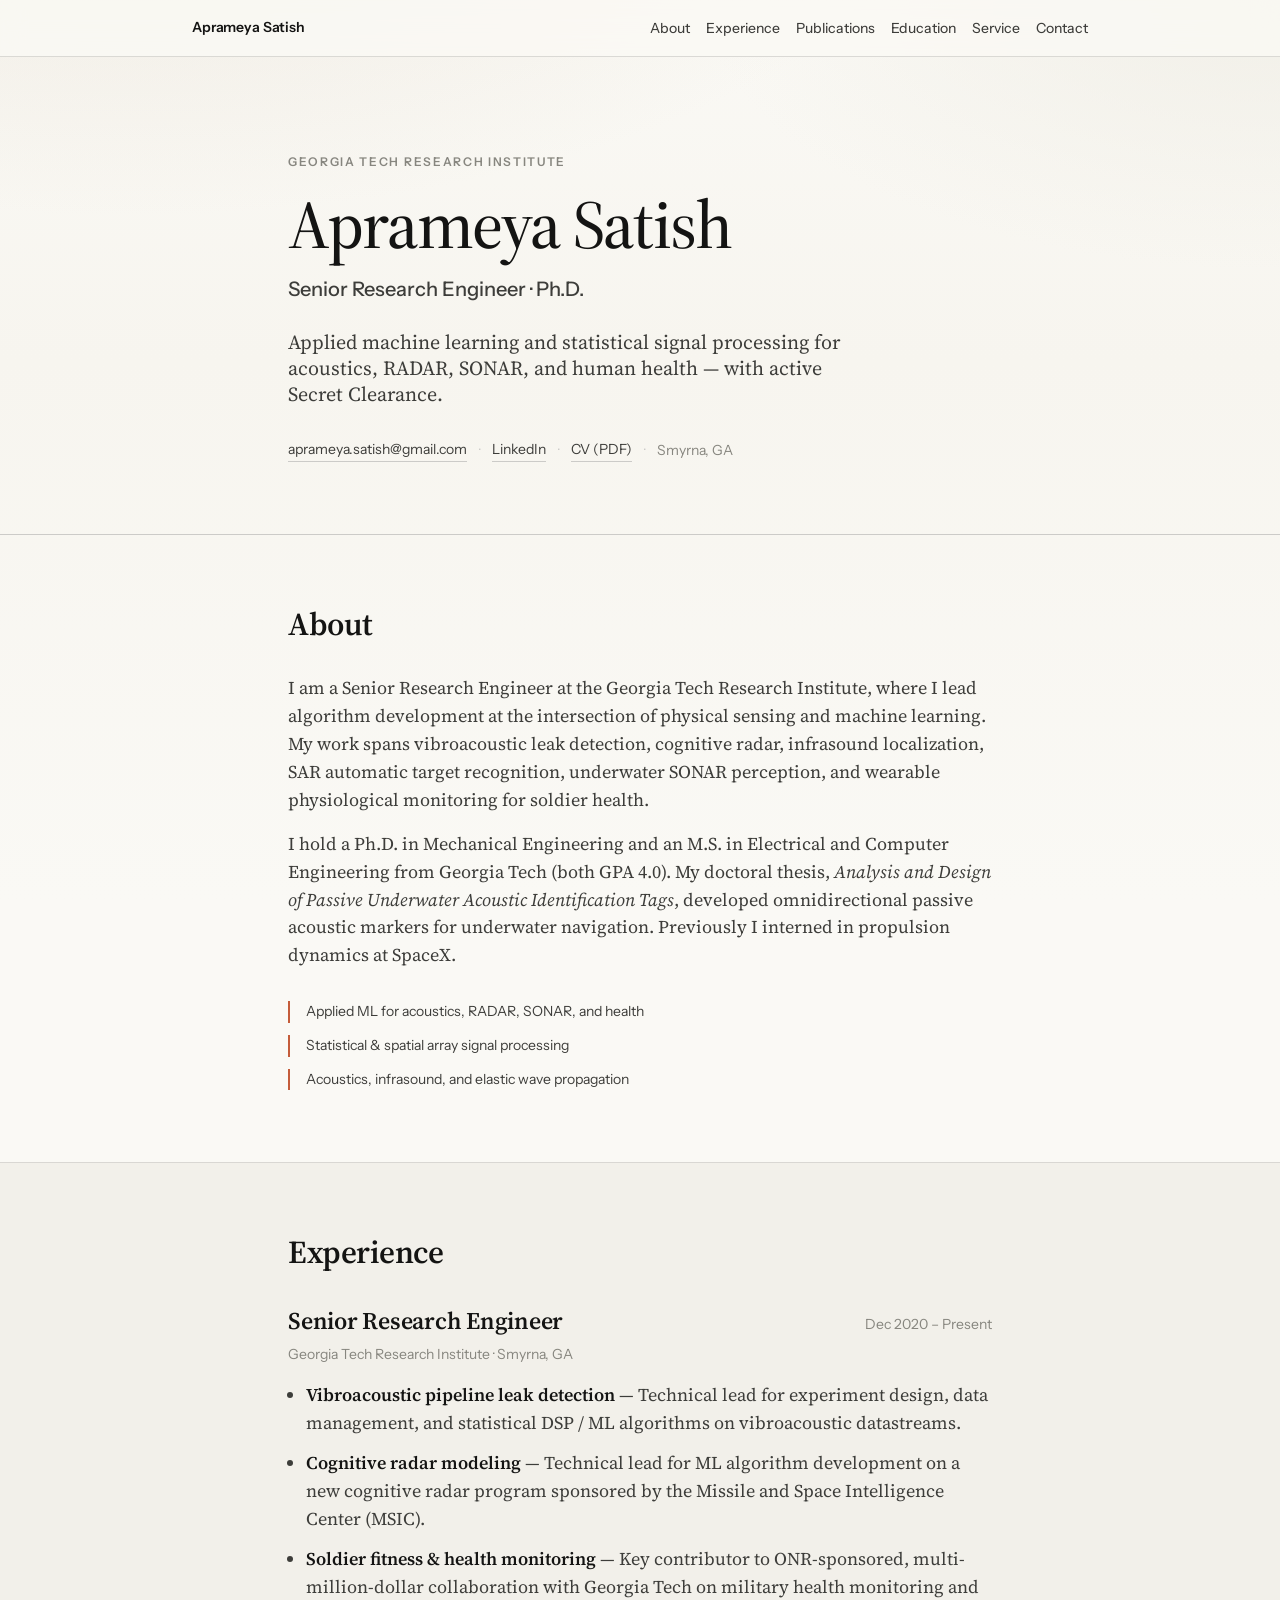
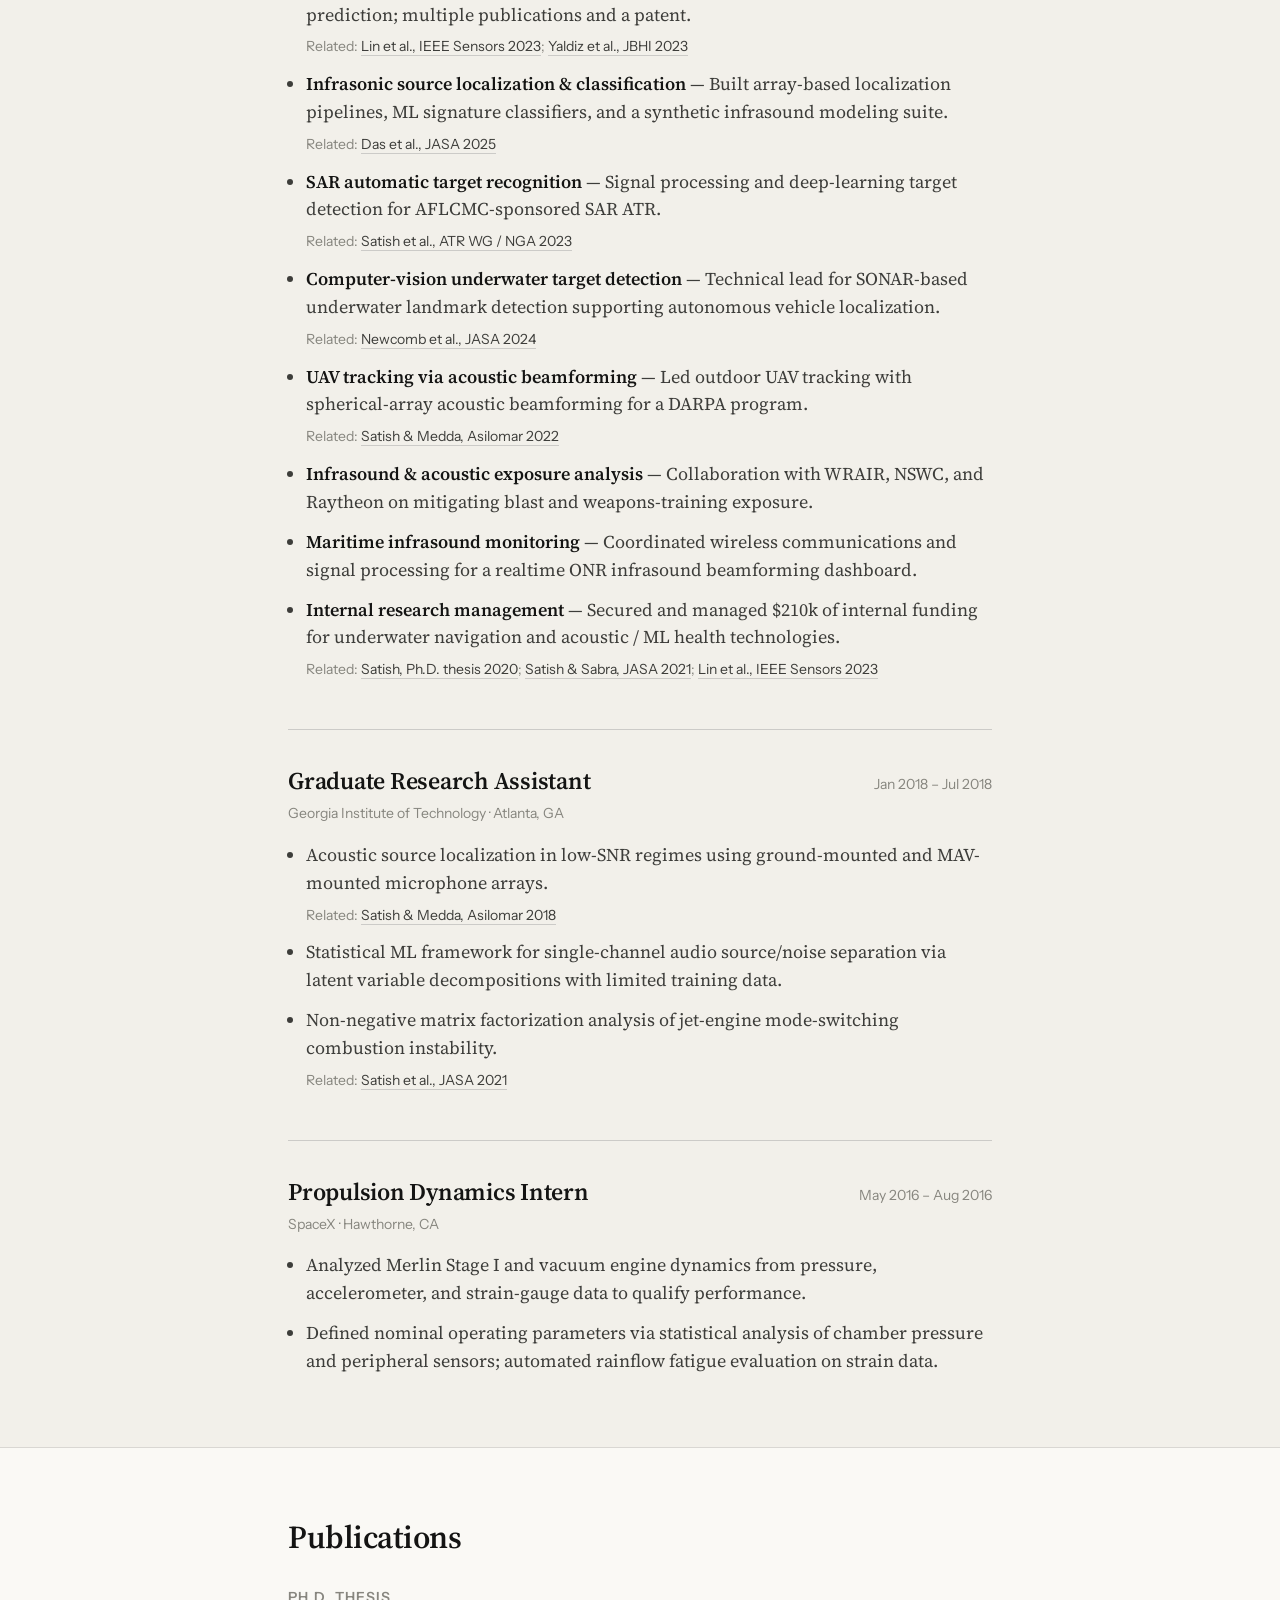
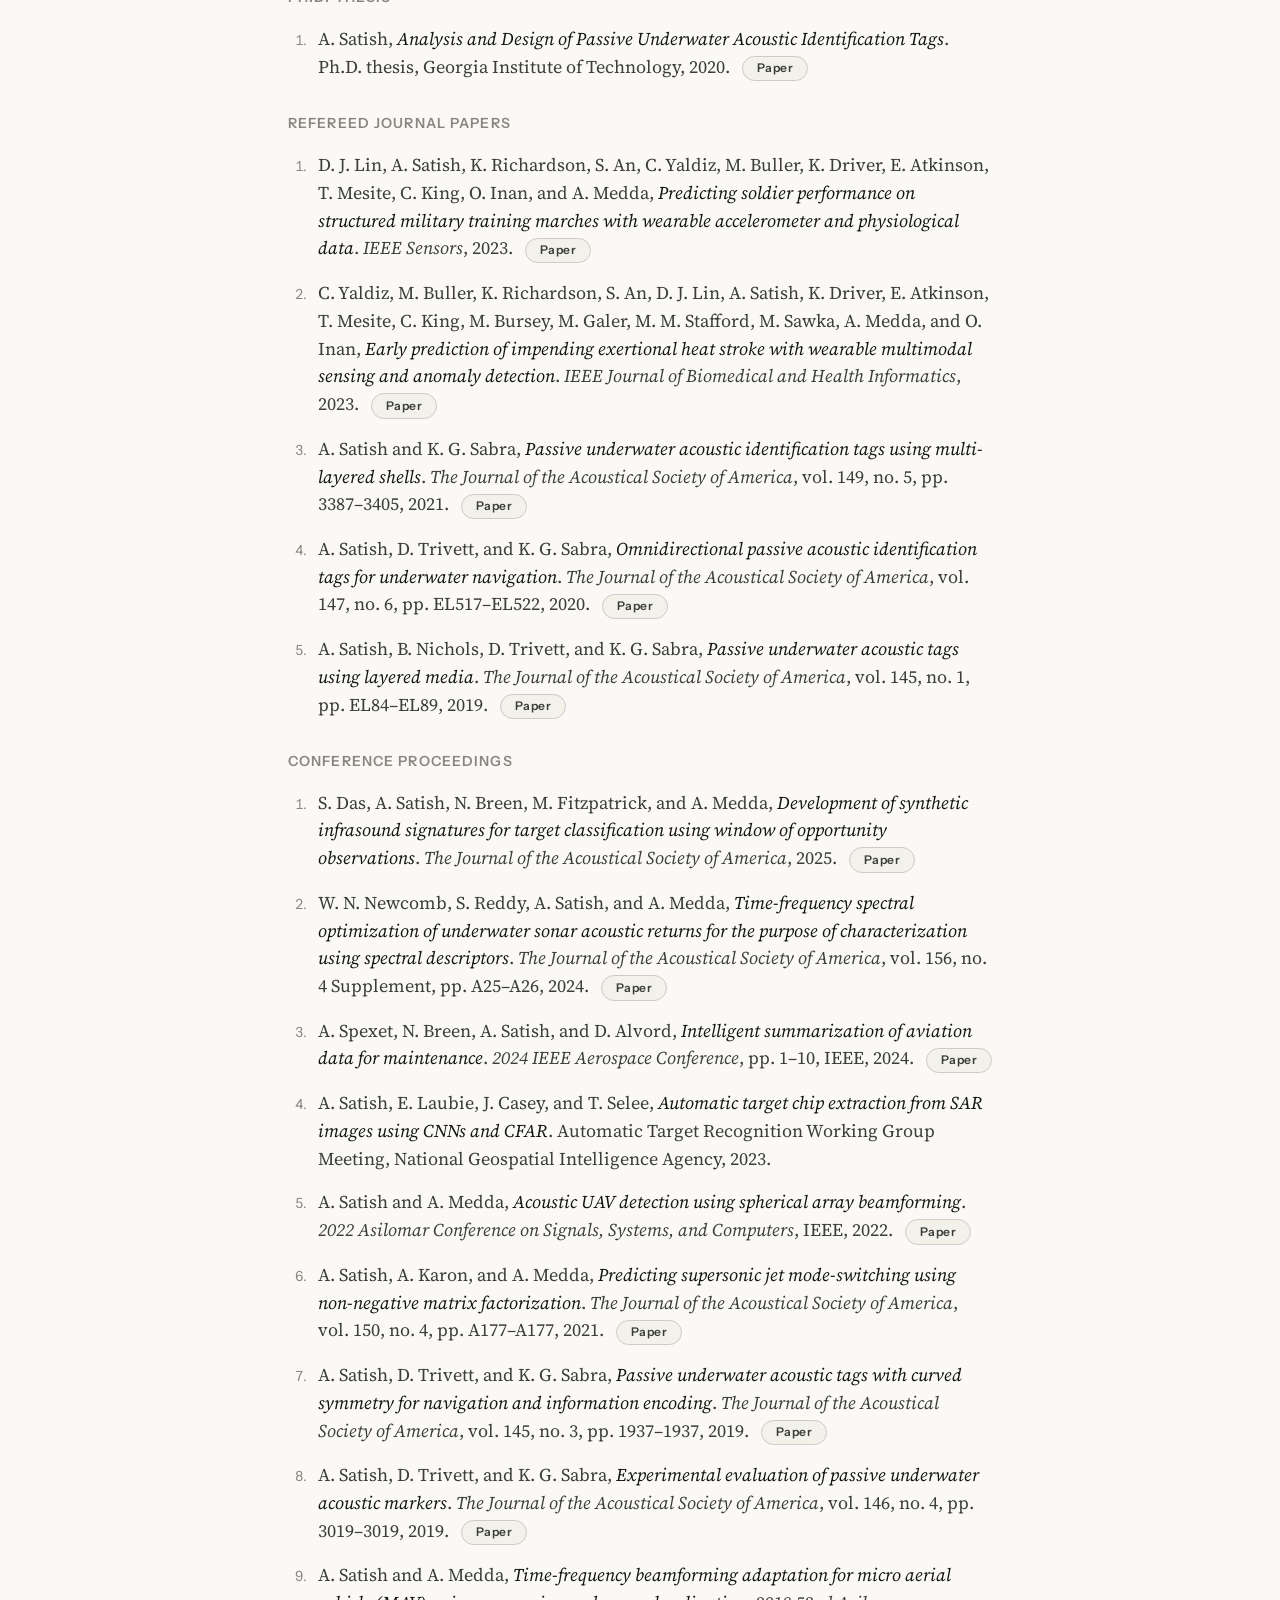
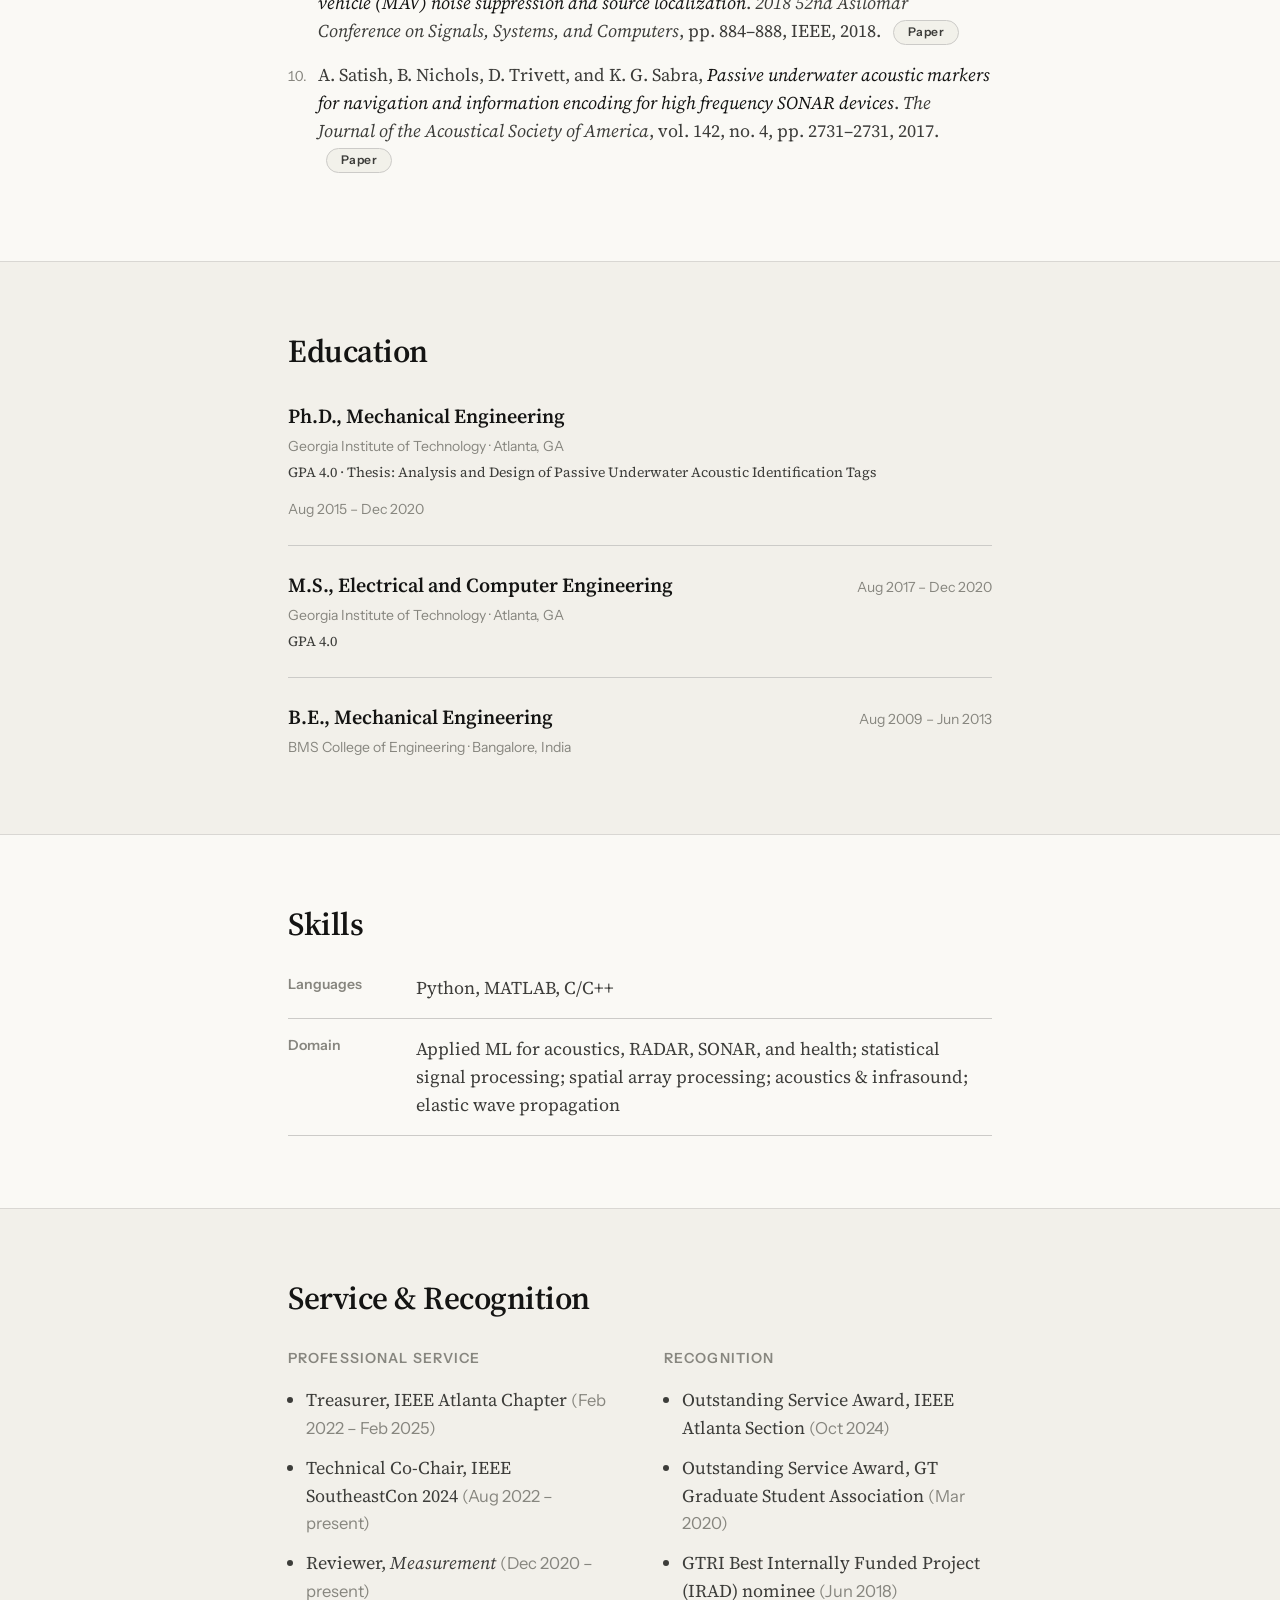
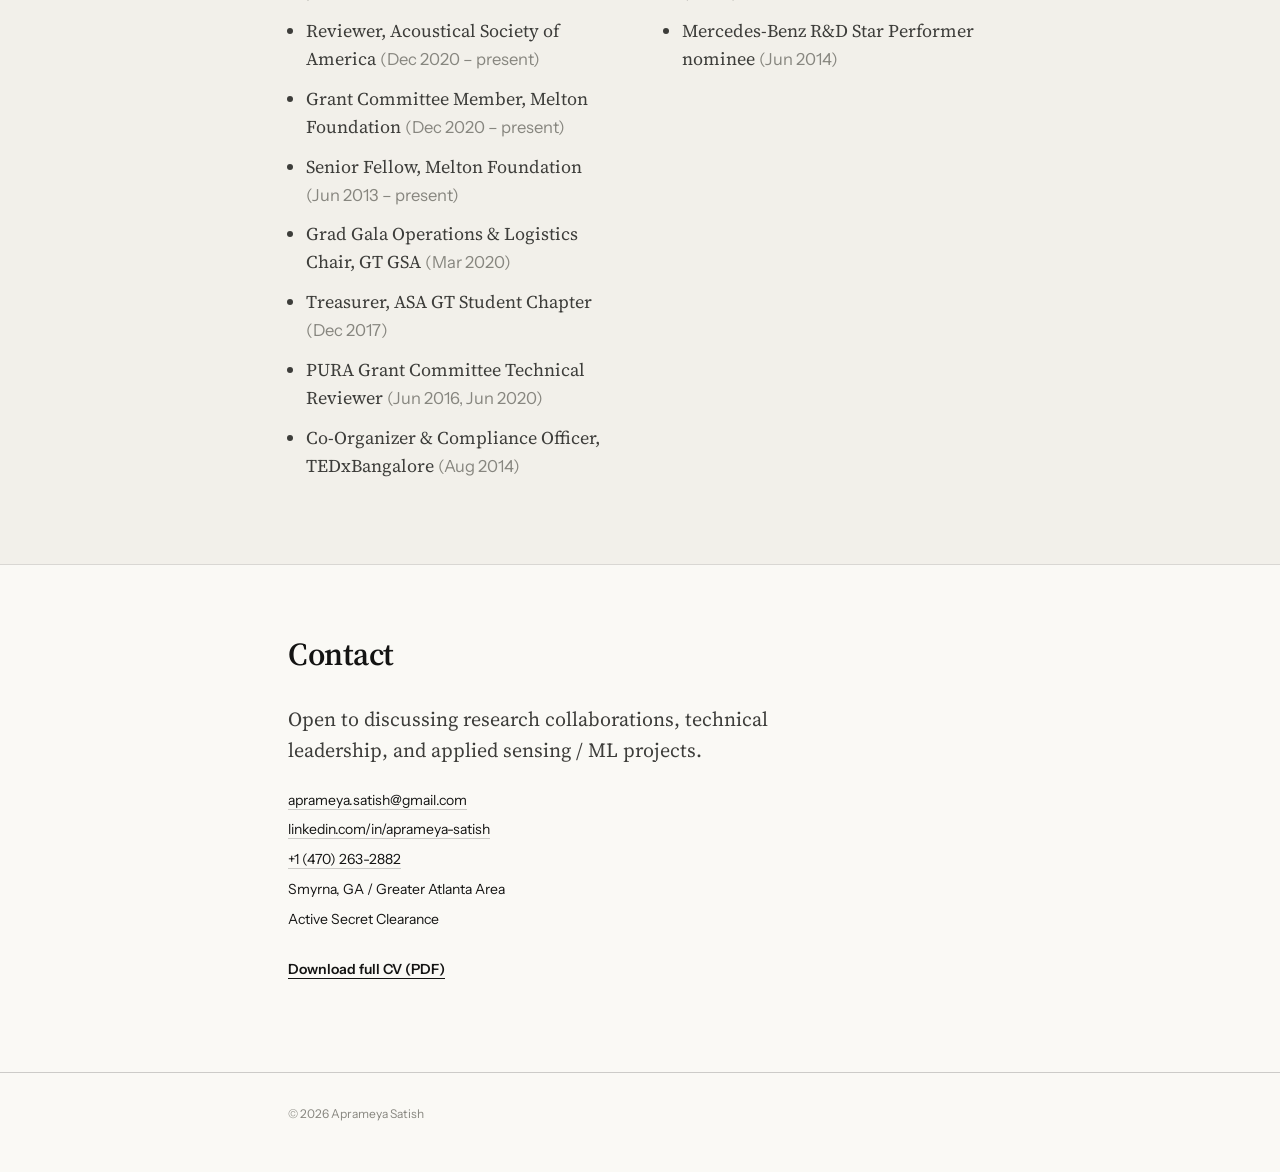
==== commit e83207a1: "Use oval Paper buttons for publication links Replace title/DOI text hyperlinks with a compact oval “" ====
--- a/index.html
+++ b/index.html
@@ -232,9 +232,9 @@
                     <li id="pub-thesis-2020">
                         <span class="pub-list__entry">
                             A. Satish,
-                            <a class="pub-list__title" href="https://hdl.handle.net/1853/65987" target="_blank" rel="noopener noreferrer">Analysis and Design of Passive Underwater Acoustic Identification Tags</a>.
+                            <span class="pub-list__title">Analysis and Design of Passive Underwater Acoustic Identification Tags</span>.
                             Ph.D. thesis, Georgia Institute of Technology, 2020.
-                            <a class="pub-list__doi" href="https://hdl.handle.net/1853/65987" target="_blank" rel="noopener noreferrer">SMARTech</a>
+                            <a class="btn-paper" href="https://hdl.handle.net/1853/65987" target="_blank" rel="noopener noreferrer">Paper</a>
                         </span>
                     </li>
                 </ol>
@@ -245,9 +245,9 @@
                         <span class="pub-list__entry">
                             D. J. Lin, A. Satish, K. Richardson, S. An, C. Yaldiz, M. Buller, K. Driver,
                             E. Atkinson, T. Mesite, C. King, O. Inan, and A. Medda,
-                            <a class="pub-list__title" href="https://doi.org/10.1109/JSEN.2023.3330409" target="_blank" rel="noopener noreferrer">Predicting soldier performance on structured military training marches with wearable accelerometer and physiological data</a>.
+                            <span class="pub-list__title">Predicting soldier performance on structured military training marches with wearable accelerometer and physiological data</span>.
                             <em>IEEE Sensors</em>, 2023.
-                            <a class="pub-list__doi" href="https://doi.org/10.1109/JSEN.2023.3330409" target="_blank" rel="noopener noreferrer">doi:10.1109/JSEN.2023.3330409</a>
+                            <a class="btn-paper" href="https://doi.org/10.1109/JSEN.2023.3330409" target="_blank" rel="noopener noreferrer">Paper</a>
                         </span>
                     </li>
                     <li id="pub-yaldiz-2023">
@@ -255,33 +255,33 @@
                             C. Yaldiz, M. Buller, K. Richardson, S. An, D. J. Lin, A. Satish, K. Driver,
                             E. Atkinson, T. Mesite, C. King, M. Bursey, M. Galer, M. M. Stafford,
                             M. Sawka, A. Medda, and O. Inan,
-                            <a class="pub-list__title" href="https://doi.org/10.1109/JBHI.2023.3323014" target="_blank" rel="noopener noreferrer">Early prediction of impending exertional heat stroke with wearable multimodal sensing and anomaly detection</a>.
+                            <span class="pub-list__title">Early prediction of impending exertional heat stroke with wearable multimodal sensing and anomaly detection</span>.
                             <em>IEEE Journal of Biomedical and Health Informatics</em>, 2023.
-                            <a class="pub-list__doi" href="https://doi.org/10.1109/JBHI.2023.3323014" target="_blank" rel="noopener noreferrer">doi:10.1109/JBHI.2023.3323014</a>
+                            <a class="btn-paper" href="https://doi.org/10.1109/JBHI.2023.3323014" target="_blank" rel="noopener noreferrer">Paper</a>
                         </span>
                     </li>
                     <li id="pub-satish-shells-2021">
                         <span class="pub-list__entry">
                             A. Satish and K. G. Sabra,
-                            <a class="pub-list__title" href="https://doi.org/10.1121/10.0004990" target="_blank" rel="noopener noreferrer">Passive underwater acoustic identification tags using multi-layered shells</a>.
+                            <span class="pub-list__title">Passive underwater acoustic identification tags using multi-layered shells</span>.
                             <em>The Journal of the Acoustical Society of America</em>, vol. 149, no. 5, pp. 3387–3405, 2021.
-                            <a class="pub-list__doi" href="https://doi.org/10.1121/10.0004990" target="_blank" rel="noopener noreferrer">doi:10.1121/10.0004990</a>
+                            <a class="btn-paper" href="https://doi.org/10.1121/10.0004990" target="_blank" rel="noopener noreferrer">Paper</a>
                         </span>
                     </li>
                     <li id="pub-satish-omni-2020">
                         <span class="pub-list__entry">
                             A. Satish, D. Trivett, and K. G. Sabra,
-                            <a class="pub-list__title" href="https://doi.org/10.1121/10.0001444" target="_blank" rel="noopener noreferrer">Omnidirectional passive acoustic identification tags for underwater navigation</a>.
+                            <span class="pub-list__title">Omnidirectional passive acoustic identification tags for underwater navigation</span>.
                             <em>The Journal of the Acoustical Society of America</em>, vol. 147, no. 6, pp. EL517–EL522, 2020.
-                            <a class="pub-list__doi" href="https://doi.org/10.1121/10.0001444" target="_blank" rel="noopener noreferrer">doi:10.1121/10.0001444</a>
+                            <a class="btn-paper" href="https://doi.org/10.1121/10.0001444" target="_blank" rel="noopener noreferrer">Paper</a>
                         </span>
                     </li>
                     <li id="pub-satish-layered-2019">
                         <span class="pub-list__entry">
                             A. Satish, B. Nichols, D. Trivett, and K. G. Sabra,
-                            <a class="pub-list__title" href="https://doi.org/10.1121/1.5088007" target="_blank" rel="noopener noreferrer">Passive underwater acoustic tags using layered media</a>.
+                            <span class="pub-list__title">Passive underwater acoustic tags using layered media</span>.
                             <em>The Journal of the Acoustical Society of America</em>, vol. 145, no. 1, pp. EL84–EL89, 2019.
-                            <a class="pub-list__doi" href="https://doi.org/10.1121/1.5088007" target="_blank" rel="noopener noreferrer">doi:10.1121/1.5088007</a>
+                            <a class="btn-paper" href="https://doi.org/10.1121/1.5088007" target="_blank" rel="noopener noreferrer">Paper</a>
                         </span>
                     </li>
                 </ol>
@@ -291,25 +291,25 @@
                     <li id="pub-das-2025">
                         <span class="pub-list__entry">
                             S. Das, A. Satish, N. Breen, M. Fitzpatrick, and A. Medda,
-                            <a class="pub-list__title" href="https://doi.org/10.1121/10.0038191" target="_blank" rel="noopener noreferrer">Development of synthetic infrasound signatures for target classification using window of opportunity observations</a>.
+                            <span class="pub-list__title">Development of synthetic infrasound signatures for target classification using window of opportunity observations</span>.
                             <em>The Journal of the Acoustical Society of America</em>, 2025.
-                            <a class="pub-list__doi" href="https://doi.org/10.1121/10.0038191" target="_blank" rel="noopener noreferrer">doi:10.1121/10.0038191</a>
+                            <a class="btn-paper" href="https://doi.org/10.1121/10.0038191" target="_blank" rel="noopener noreferrer">Paper</a>
                         </span>
                     </li>
                     <li id="pub-newcomb-2024">
                         <span class="pub-list__entry">
                             W. N. Newcomb, S. Reddy, A. Satish, and A. Medda,
-                            <a class="pub-list__title" href="https://doi.org/10.1121/10.0034982" target="_blank" rel="noopener noreferrer">Time-frequency spectral optimization of underwater sonar acoustic returns for the purpose of characterization using spectral descriptors</a>.
+                            <span class="pub-list__title">Time-frequency spectral optimization of underwater sonar acoustic returns for the purpose of characterization using spectral descriptors</span>.
                             <em>The Journal of the Acoustical Society of America</em>, vol. 156, no. 4 Supplement, pp. A25–A26, 2024.
-                            <a class="pub-list__doi" href="https://doi.org/10.1121/10.0034982" target="_blank" rel="noopener noreferrer">doi:10.1121/10.0034982</a>
+                            <a class="btn-paper" href="https://doi.org/10.1121/10.0034982" target="_blank" rel="noopener noreferrer">Paper</a>
                         </span>
                     </li>
                     <li id="pub-spexet-2024">
                         <span class="pub-list__entry">
                             A. Spexet, N. Breen, A. Satish, and D. Alvord,
-                            <a class="pub-list__title" href="https://doi.org/10.1109/AERO58975.2024.10521297" target="_blank" rel="noopener noreferrer">Intelligent summarization of aviation data for maintenance</a>.
+                            <span class="pub-list__title">Intelligent summarization of aviation data for maintenance</span>.
                             <em>2024 IEEE Aerospace Conference</em>, pp. 1–10, IEEE, 2024.
-                            <a class="pub-list__doi" href="https://doi.org/10.1109/AERO58975.2024.10521297" target="_blank" rel="noopener noreferrer">doi:10.1109/AERO58975.2024.10521297</a>
+                            <a class="btn-paper" href="https://doi.org/10.1109/AERO58975.2024.10521297" target="_blank" rel="noopener noreferrer">Paper</a>
                         </span>
                     </li>
                     <li id="pub-satish-sar-2023">
@@ -317,55 +317,55 @@
                             A. Satish, E. Laubie, J. Casey, and T. Selee,
                             <span class="pub-list__title">Automatic target chip extraction from SAR images using CNNs and CFAR</span>.
                             Automatic Target Recognition Working Group Meeting, National Geospatial Intelligence Agency, 2023.
-                            <span class="pub-list__note">No public DOI</span>
+                            
                         </span>
                     </li>
                     <li id="pub-satish-uav-2022">
                         <span class="pub-list__entry">
                             A. Satish and A. Medda,
-                            <a class="pub-list__title" href="https://doi.org/10.1109/IEEECONF56349.2022.10051923" target="_blank" rel="noopener noreferrer">Acoustic UAV detection using spherical array beamforming</a>.
+                            <span class="pub-list__title">Acoustic UAV detection using spherical array beamforming</span>.
                             <em>2022 Asilomar Conference on Signals, Systems, and Computers</em>, IEEE, 2022.
-                            <a class="pub-list__doi" href="https://doi.org/10.1109/IEEECONF56349.2022.10051923" target="_blank" rel="noopener noreferrer">doi:10.1109/IEEECONF56349.2022.10051923</a>
+                            <a class="btn-paper" href="https://doi.org/10.1109/IEEECONF56349.2022.10051923" target="_blank" rel="noopener noreferrer">Paper</a>
                         </span>
                     </li>
                     <li id="pub-satish-jet-2021">
                         <span class="pub-list__entry">
                             A. Satish, A. Karon, and A. Medda,
-                            <a class="pub-list__title" href="https://doi.org/10.1121/10.0008040" target="_blank" rel="noopener noreferrer">Predicting supersonic jet mode-switching using non-negative matrix factorization</a>.
+                            <span class="pub-list__title">Predicting supersonic jet mode-switching using non-negative matrix factorization</span>.
                             <em>The Journal of the Acoustical Society of America</em>, vol. 150, no. 4, pp. A177–A177, 2021.
-                            <a class="pub-list__doi" href="https://doi.org/10.1121/10.0008040" target="_blank" rel="noopener noreferrer">doi:10.1121/10.0008040</a>
+                            <a class="btn-paper" href="https://doi.org/10.1121/10.0008040" target="_blank" rel="noopener noreferrer">Paper</a>
                         </span>
                     </li>
                     <li id="pub-satish-curved-2019">
                         <span class="pub-list__entry">
                             A. Satish, D. Trivett, and K. G. Sabra,
-                            <a class="pub-list__title" href="https://doi.org/10.1121/1.5102058" target="_blank" rel="noopener noreferrer">Passive underwater acoustic tags with curved symmetry for navigation and information encoding</a>.
+                            <span class="pub-list__title">Passive underwater acoustic tags with curved symmetry for navigation and information encoding</span>.
                             <em>The Journal of the Acoustical Society of America</em>, vol. 145, no. 3, pp. 1937–1937, 2019.
-                            <a class="pub-list__doi" href="https://doi.org/10.1121/1.5102058" target="_blank" rel="noopener noreferrer">doi:10.1121/1.5102058</a>
+                            <a class="btn-paper" href="https://doi.org/10.1121/1.5102058" target="_blank" rel="noopener noreferrer">Paper</a>
                         </span>
                     </li>
                     <li id="pub-satish-eval-2019">
                         <span class="pub-list__entry">
                             A. Satish, D. Trivett, and K. G. Sabra,
-                            <a class="pub-list__title" href="https://doi.org/10.1121/1.5137463" target="_blank" rel="noopener noreferrer">Experimental evaluation of passive underwater acoustic markers</a>.
+                            <span class="pub-list__title">Experimental evaluation of passive underwater acoustic markers</span>.
                             <em>The Journal of the Acoustical Society of America</em>, vol. 146, no. 4, pp. 3019–3019, 2019.
-                            <a class="pub-list__doi" href="https://doi.org/10.1121/1.5137463" target="_blank" rel="noopener noreferrer">doi:10.1121/1.5137463</a>
+                            <a class="btn-paper" href="https://doi.org/10.1121/1.5137463" target="_blank" rel="noopener noreferrer">Paper</a>
                         </span>
                     </li>
                     <li id="pub-satish-mav-2018">
                         <span class="pub-list__entry">
                             A. Satish and A. Medda,
-                            <a class="pub-list__title" href="https://doi.org/10.1109/ACSSC.2018.8645315" target="_blank" rel="noopener noreferrer">Time-frequency beamforming adaptation for micro aerial vehicle (MAV) noise suppression and source localization</a>.
+                            <span class="pub-list__title">Time-frequency beamforming adaptation for micro aerial vehicle (MAV) noise suppression and source localization</span>.
                             <em>2018 52nd Asilomar Conference on Signals, Systems, and Computers</em>, pp. 884–888, IEEE, 2018.
-                            <a class="pub-list__doi" href="https://doi.org/10.1109/ACSSC.2018.8645315" target="_blank" rel="noopener noreferrer">doi:10.1109/ACSSC.2018.8645315</a>
+                            <a class="btn-paper" href="https://doi.org/10.1109/ACSSC.2018.8645315" target="_blank" rel="noopener noreferrer">Paper</a>
                         </span>
                     </li>
                     <li id="pub-satish-markers-2017">
                         <span class="pub-list__entry">
                             A. Satish, B. Nichols, D. Trivett, and K. G. Sabra,
-                            <a class="pub-list__title" href="https://doi.org/10.1121/1.5014975" target="_blank" rel="noopener noreferrer">Passive underwater acoustic markers for navigation and information encoding for high frequency SONAR devices</a>.
+                            <span class="pub-list__title">Passive underwater acoustic markers for navigation and information encoding for high frequency SONAR devices</span>.
                             <em>The Journal of the Acoustical Society of America</em>, vol. 142, no. 4, pp. 2731–2731, 2017.
-                            <a class="pub-list__doi" href="https://doi.org/10.1121/1.5014975" target="_blank" rel="noopener noreferrer">doi:10.1121/1.5014975</a>
+                            <a class="btn-paper" href="https://doi.org/10.1121/1.5014975" target="_blank" rel="noopener noreferrer">Paper</a>
                         </span>
                     </li>
                 </ol>
--- a/style.css
+++ b/style.css
@@ -443,39 +443,40 @@
   color: var(--color-ink);
 }
 
-a.pub-list__title {
+.btn-paper {
+  display: inline-flex;
+  align-items: center;
+  justify-content: center;
+  margin-left: var(--space-2);
+  padding: 0.2rem 0.85rem;
+  border: 1px solid var(--color-line);
+  border-radius: 999px;
+  background: color-mix(in srgb, var(--color-bg-tint) 70%, transparent);
+  color: var(--color-ink-soft);
+  font-family: var(--font-sans);
+  font-size: var(--text-xs);
+  font-weight: 600;
+  letter-spacing: 0.04em;
   text-decoration: none;
-  border-bottom: 1px solid color-mix(in srgb, var(--color-line) 80%, transparent);
-}
-
-a.pub-list__title:hover {
-  color: var(--color-accent);
-  border-bottom-color: var(--color-accent);
-}
-
-.pub-list__doi,
-.pub-list__note {
-  display: inline-block;
-  margin-left: var(--space-2);
-  font-family: var(--font-sans);
-  font-size: var(--text-xs);
-  font-style: normal;
-  letter-spacing: 0.02em;
-}
-
-.pub-list__doi {
-  color: var(--color-muted);
-  text-decoration: none;
-  border-bottom: 1px solid var(--color-line);
-}
-
-.pub-list__doi:hover {
-  color: var(--color-accent);
-  border-bottom-color: var(--color-accent);
-}
-
-.pub-list__note {
-  color: var(--color-muted);
+  text-transform: none;
+  line-height: 1.4;
+  vertical-align: middle;
+  white-space: nowrap;
+  transition:
+    color var(--duration) var(--ease),
+    border-color var(--duration) var(--ease),
+    background-color var(--duration) var(--ease);
+}
+
+.btn-paper:hover {
+  color: var(--color-ink);
+  border-color: var(--color-ink-soft);
+  background: var(--color-bg-deep);
+}
+
+.btn-paper:focus-visible {
+  outline: 2px solid var(--color-accent);
+  outline-offset: 2px;
 }
 
 /* ——— Education ——— */
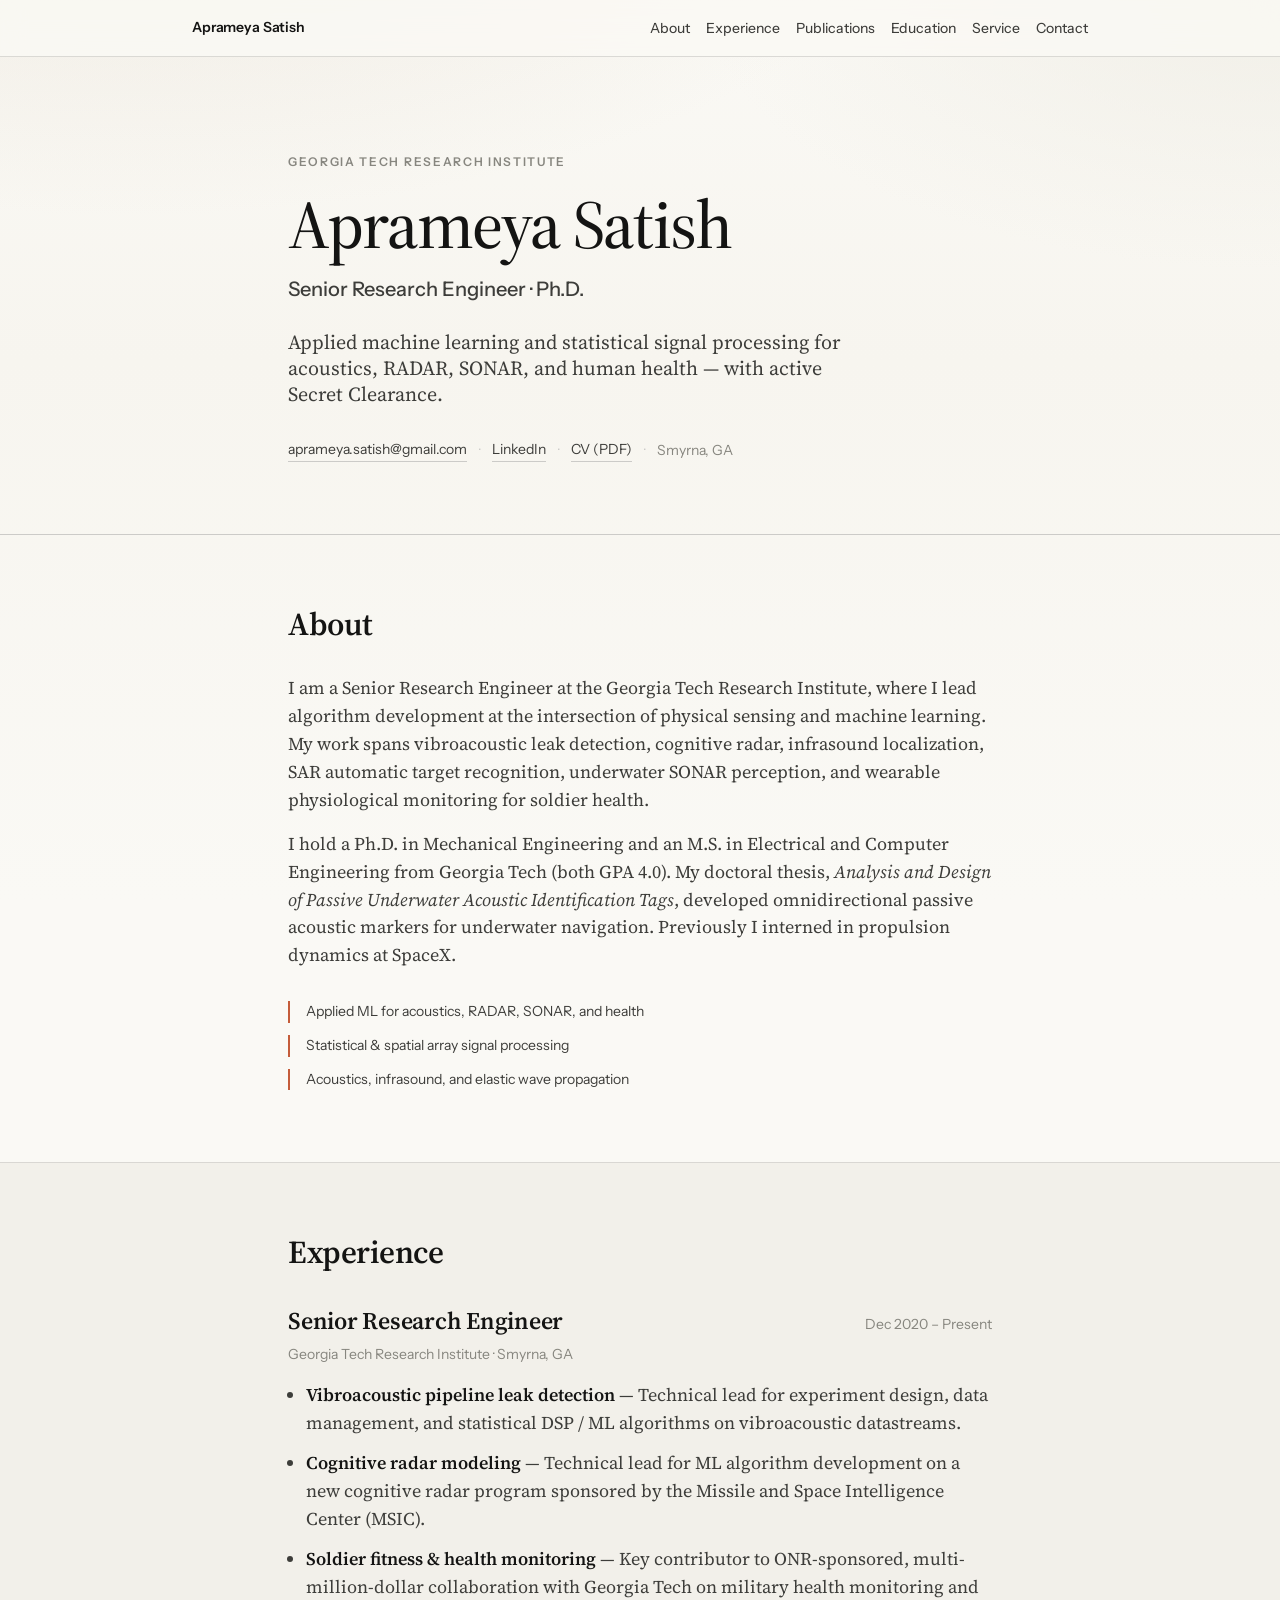
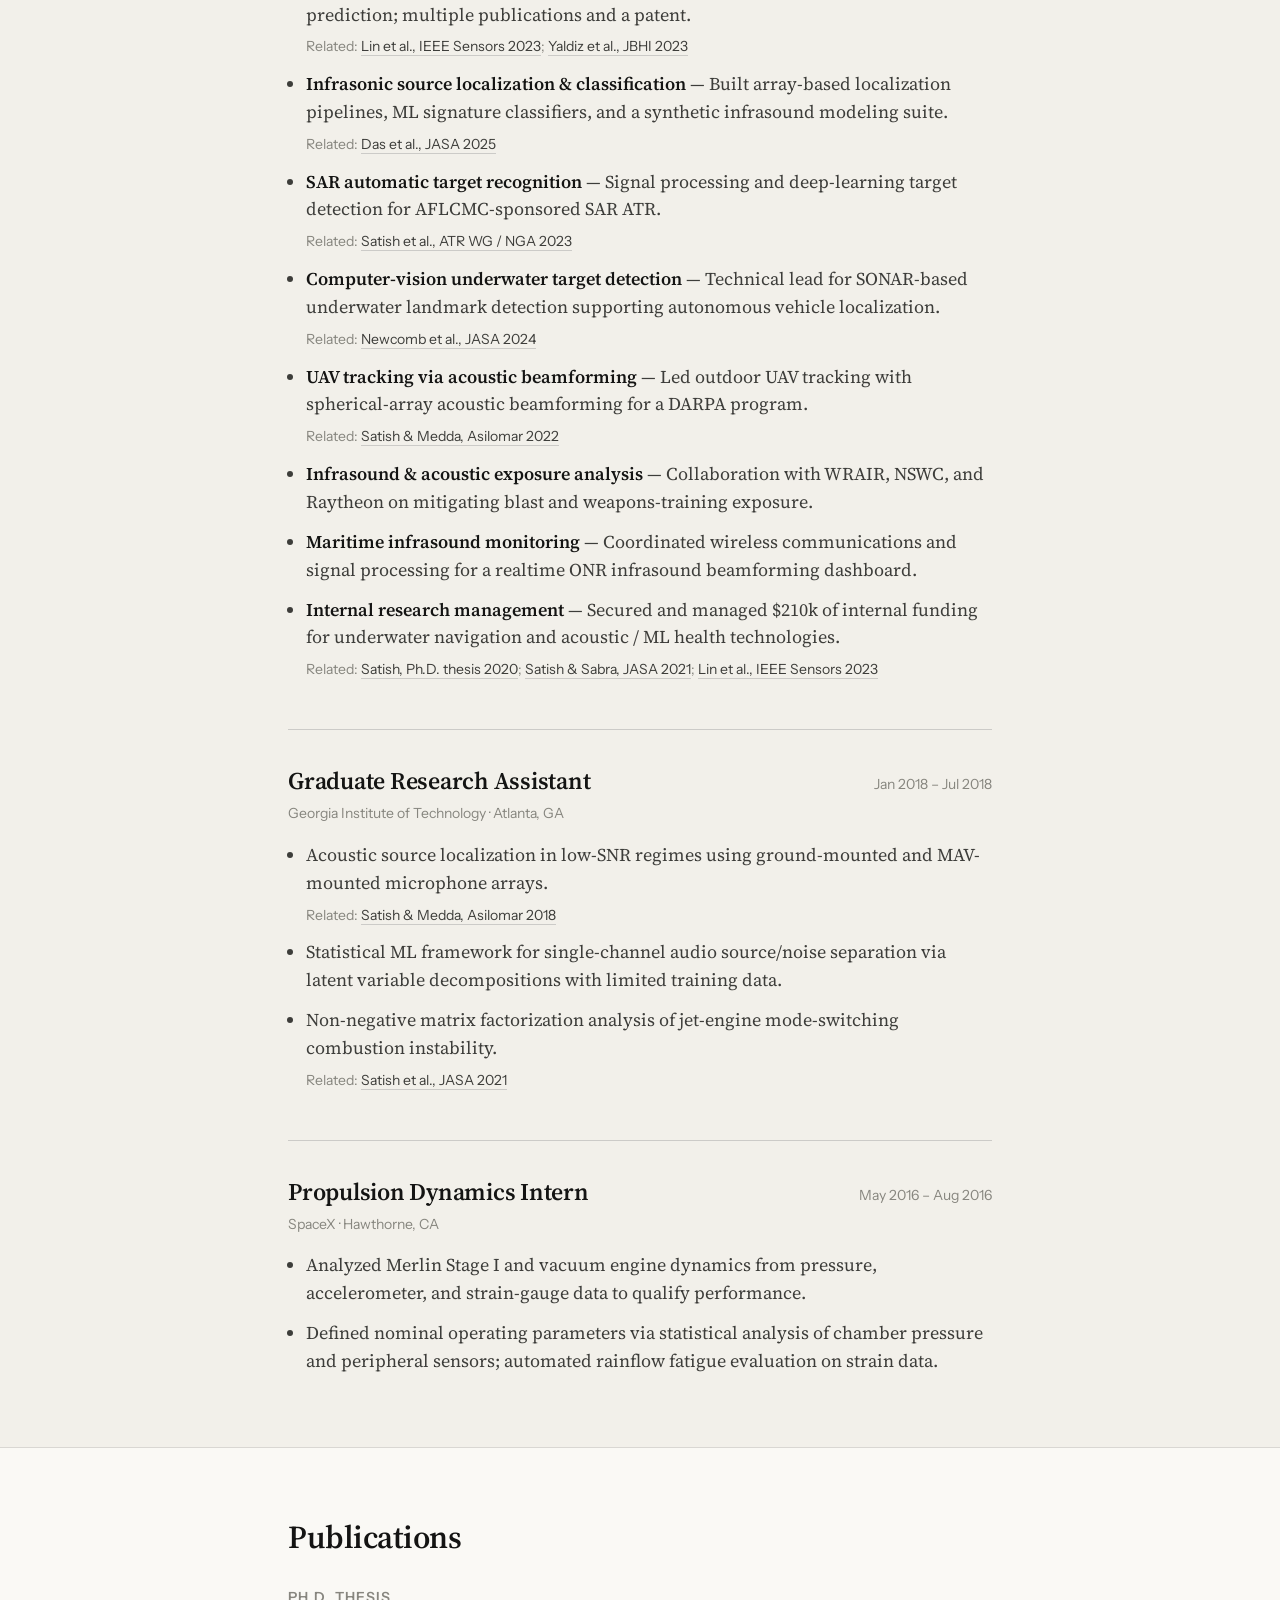
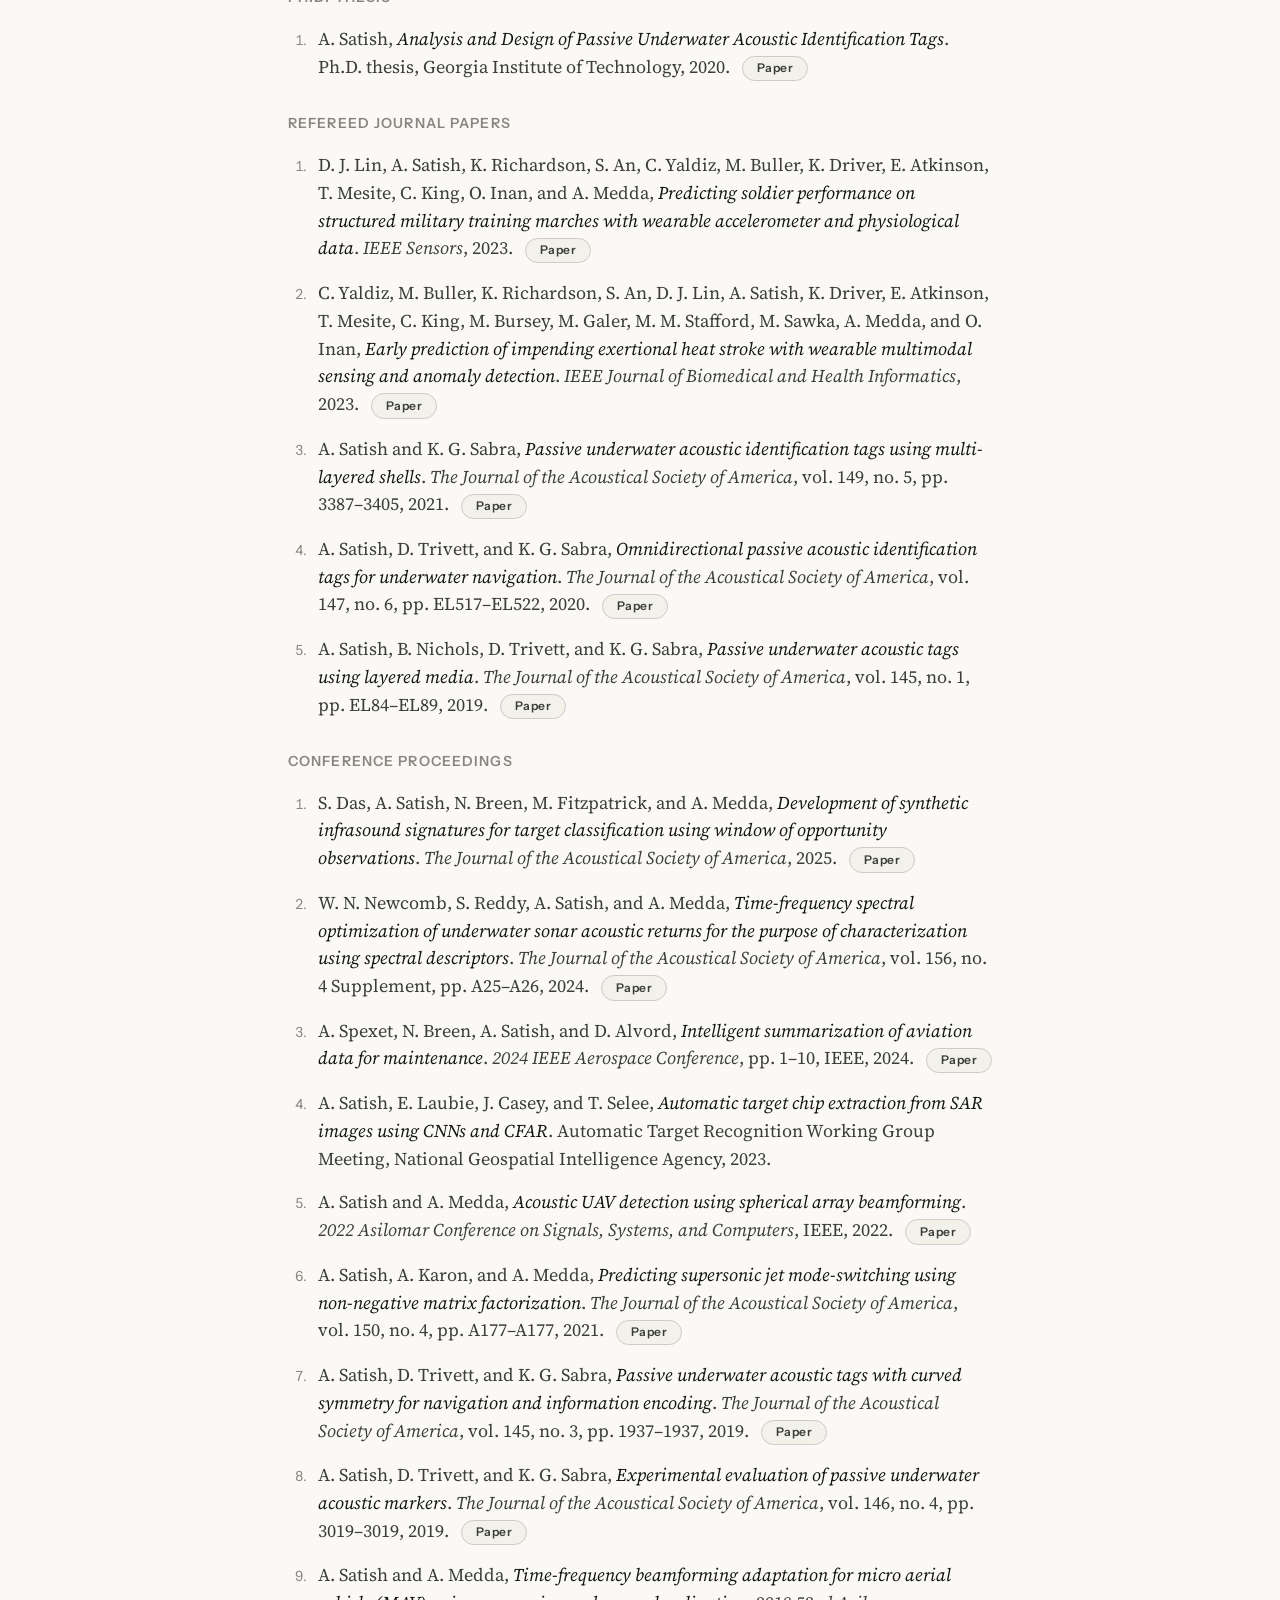
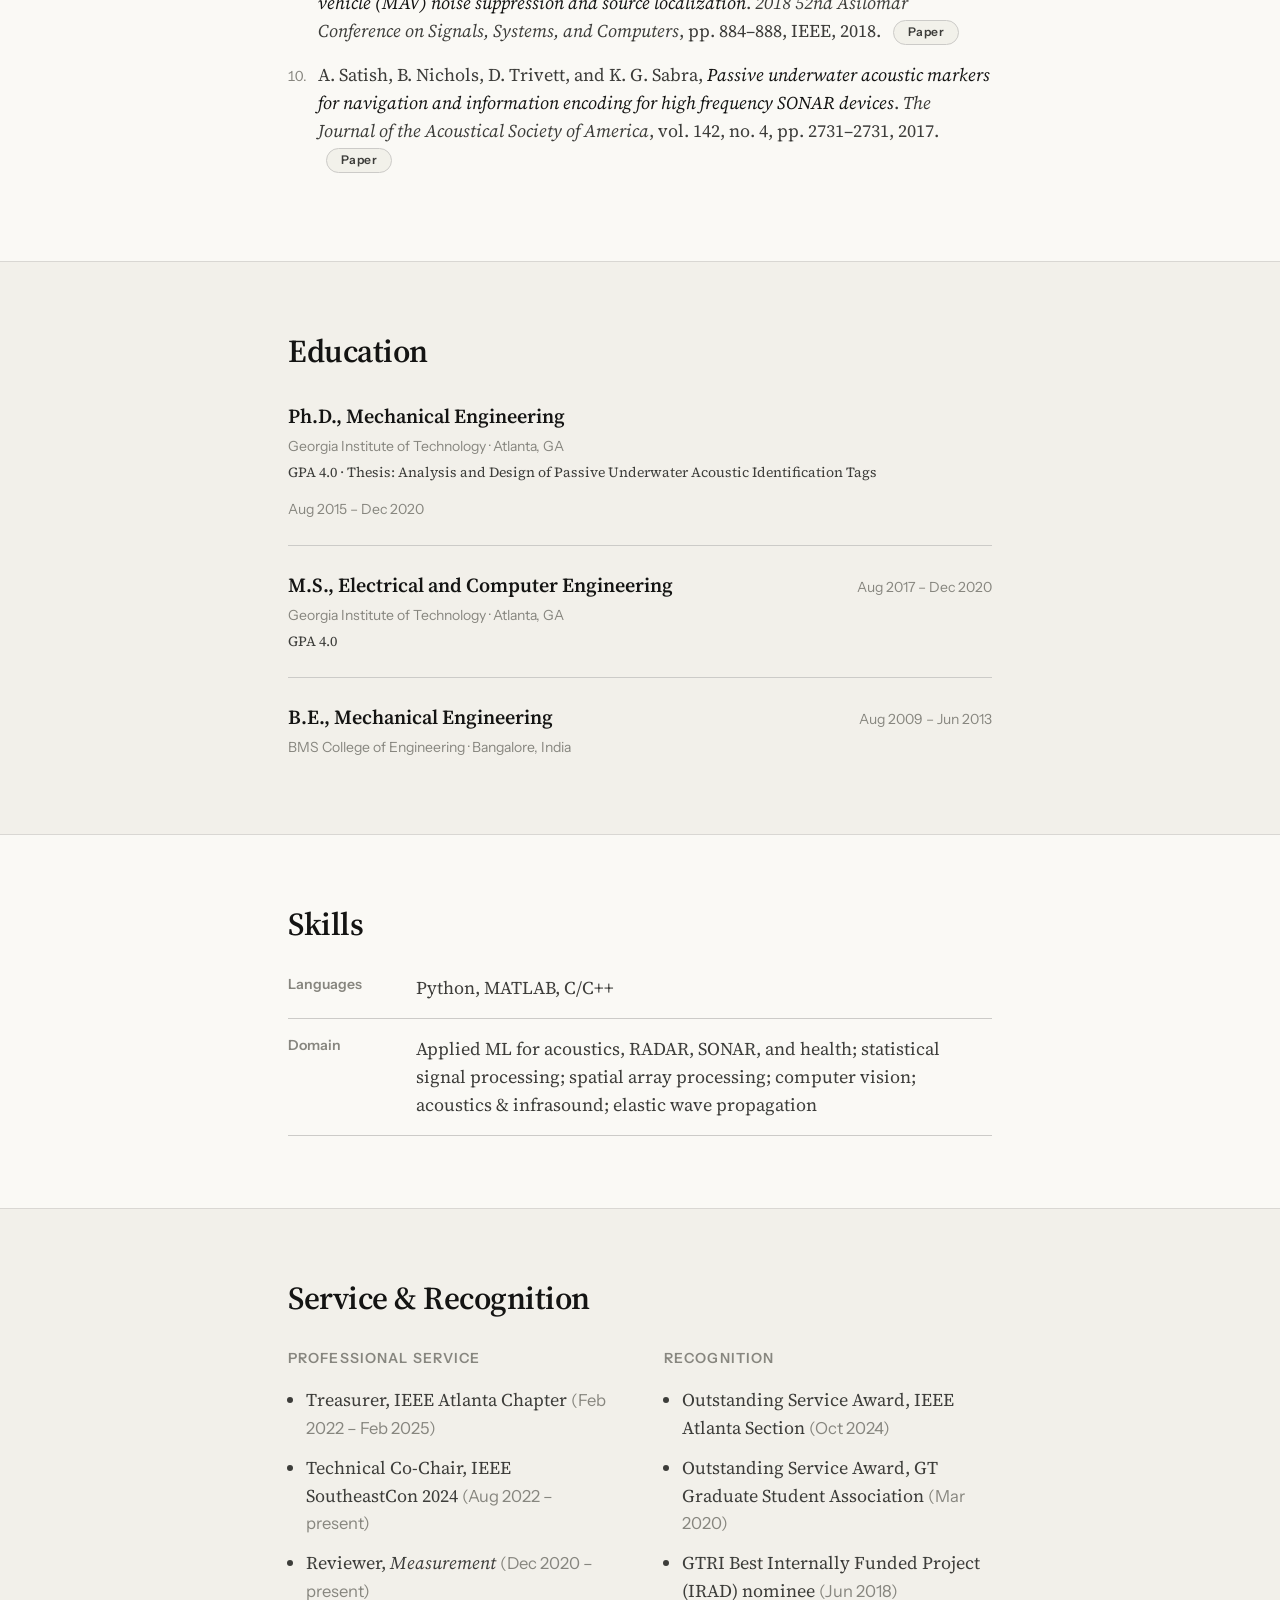
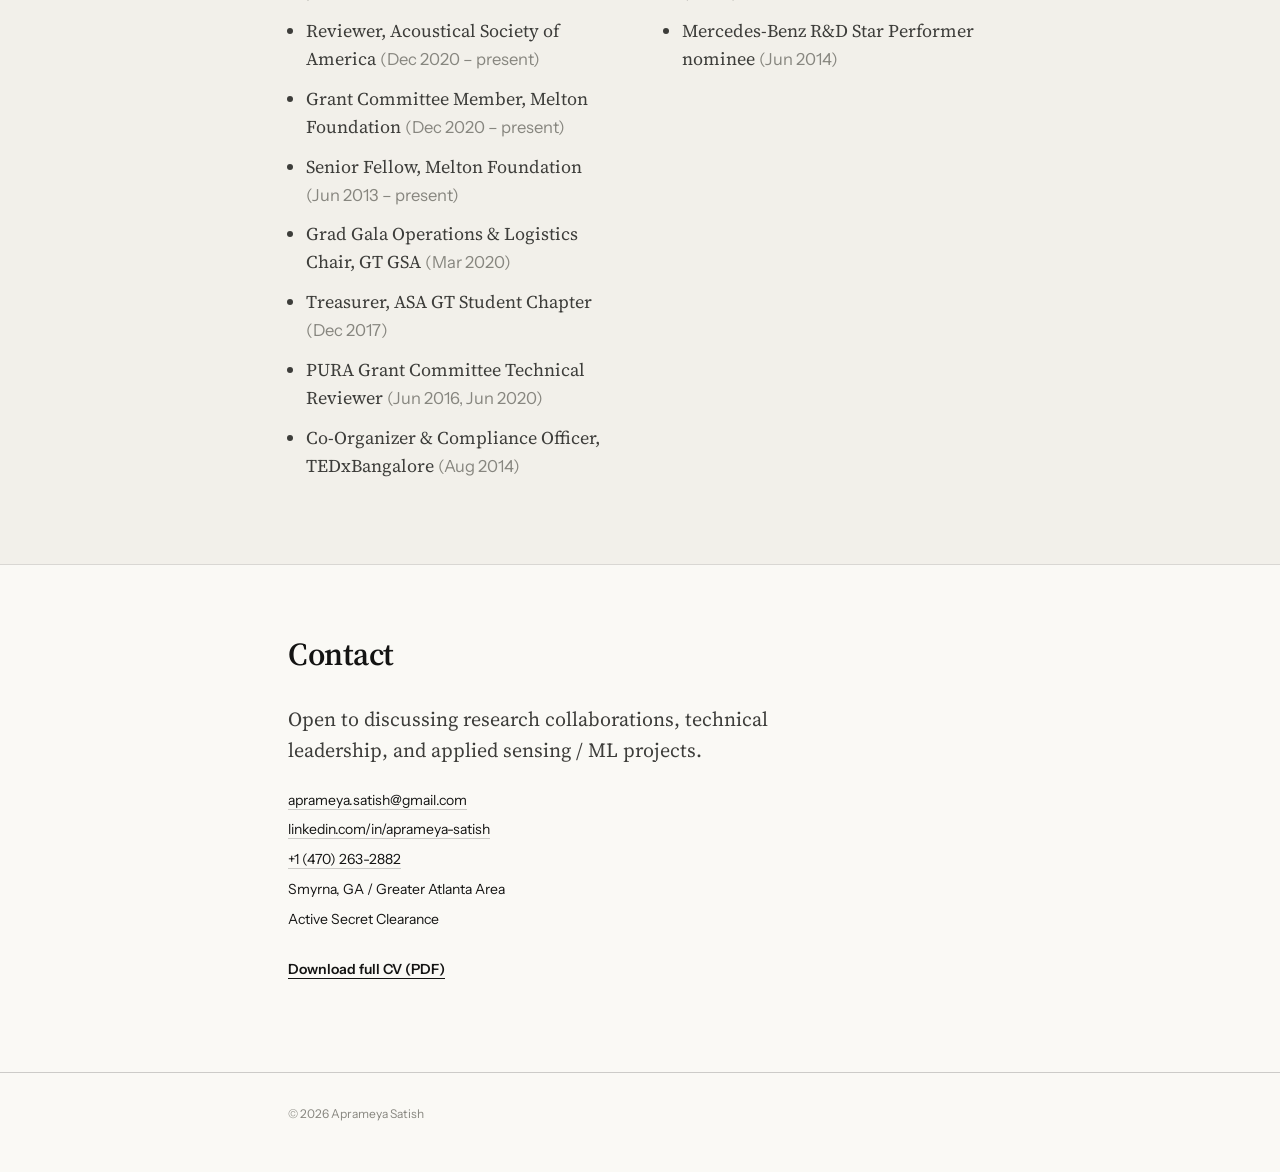
==== commit 7700c055: "Keep LaTeX resume in sync and refresh website CV Add the LaTeX resume sources under resume/, set GTR" ====
--- a/index.html
+++ b/index.html
@@ -413,7 +413,7 @@
                     </div>
                     <div class="skills-dl__row">
                         <dt>Domain</dt>
-                        <dd>Applied ML for acoustics, RADAR, SONAR, and health; statistical signal processing; spatial array processing; acoustics &amp; infrasound; elastic wave propagation</dd>
+                        <dd>Applied ML for acoustics, RADAR, SONAR, and health; statistical signal processing; spatial array processing; computer vision; acoustics &amp; infrasound; elastic wave propagation</dd>
                     </div>
                 </dl>
             </div>
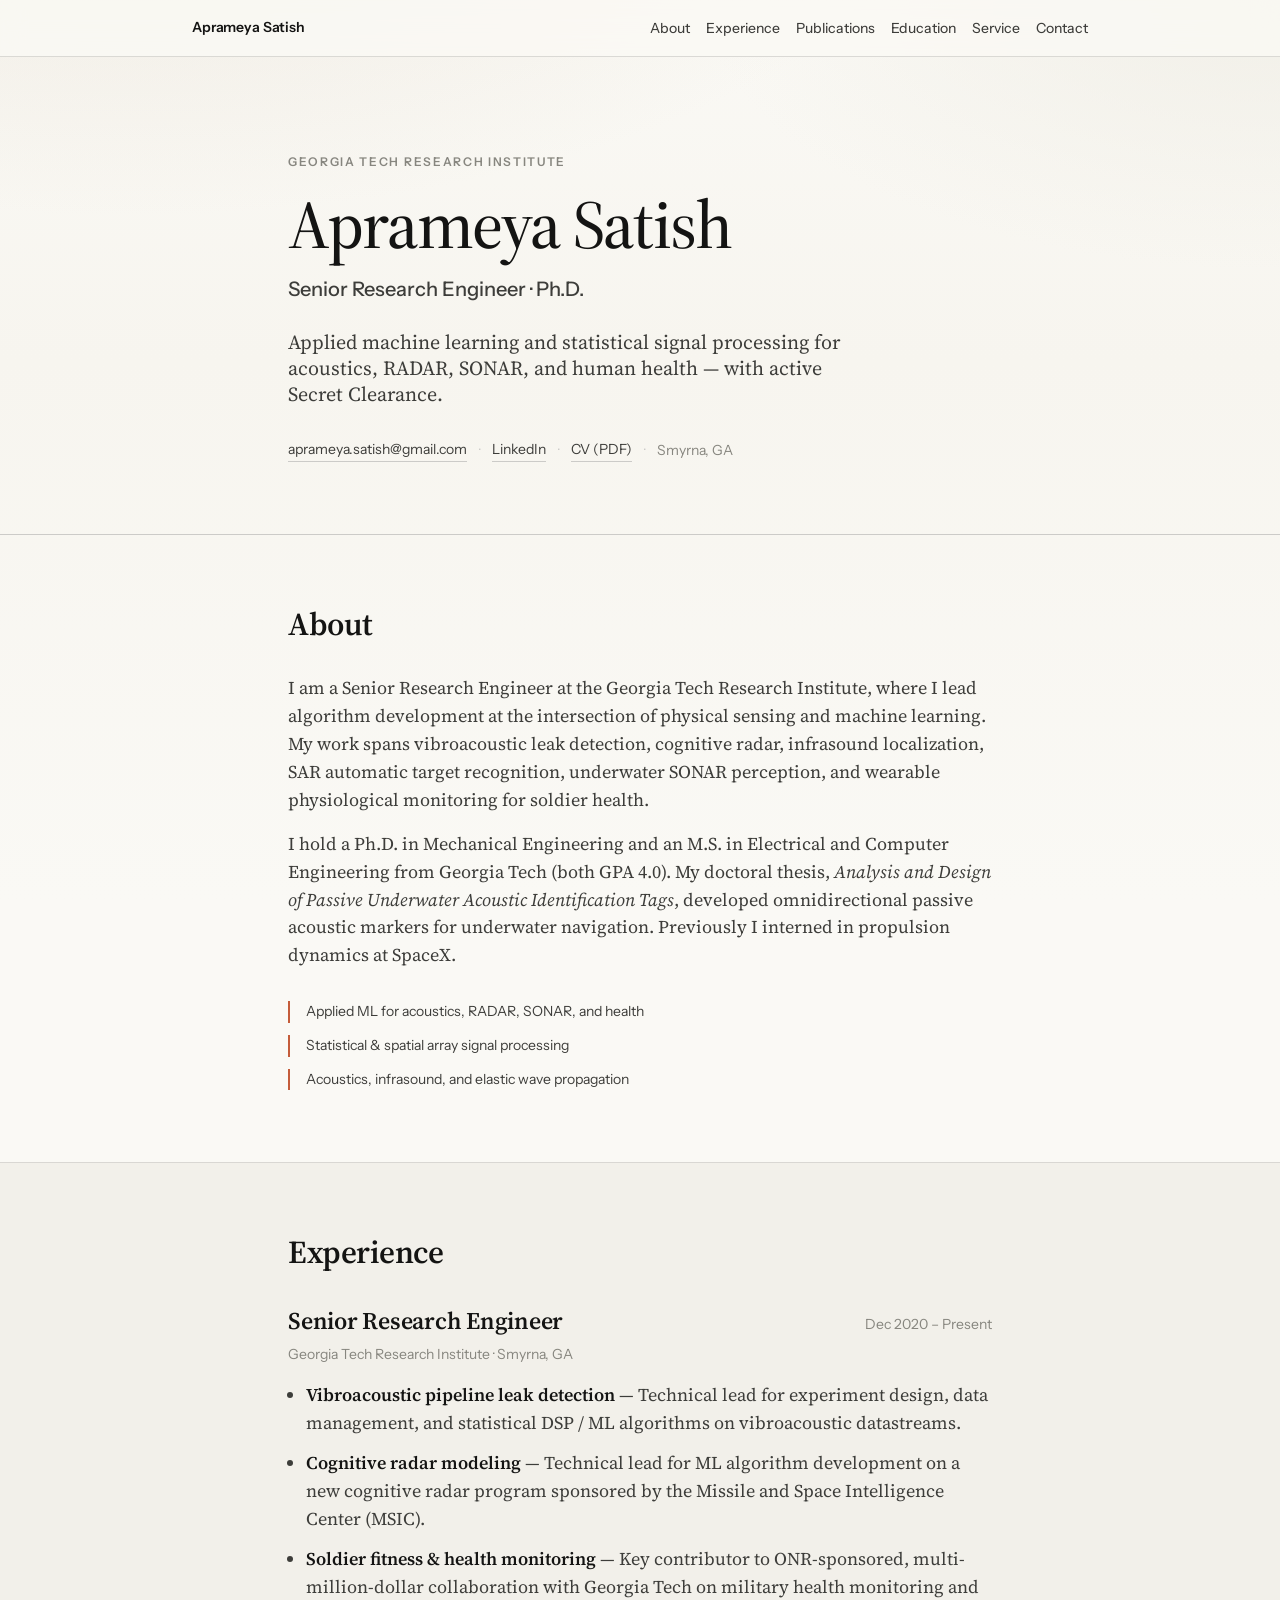
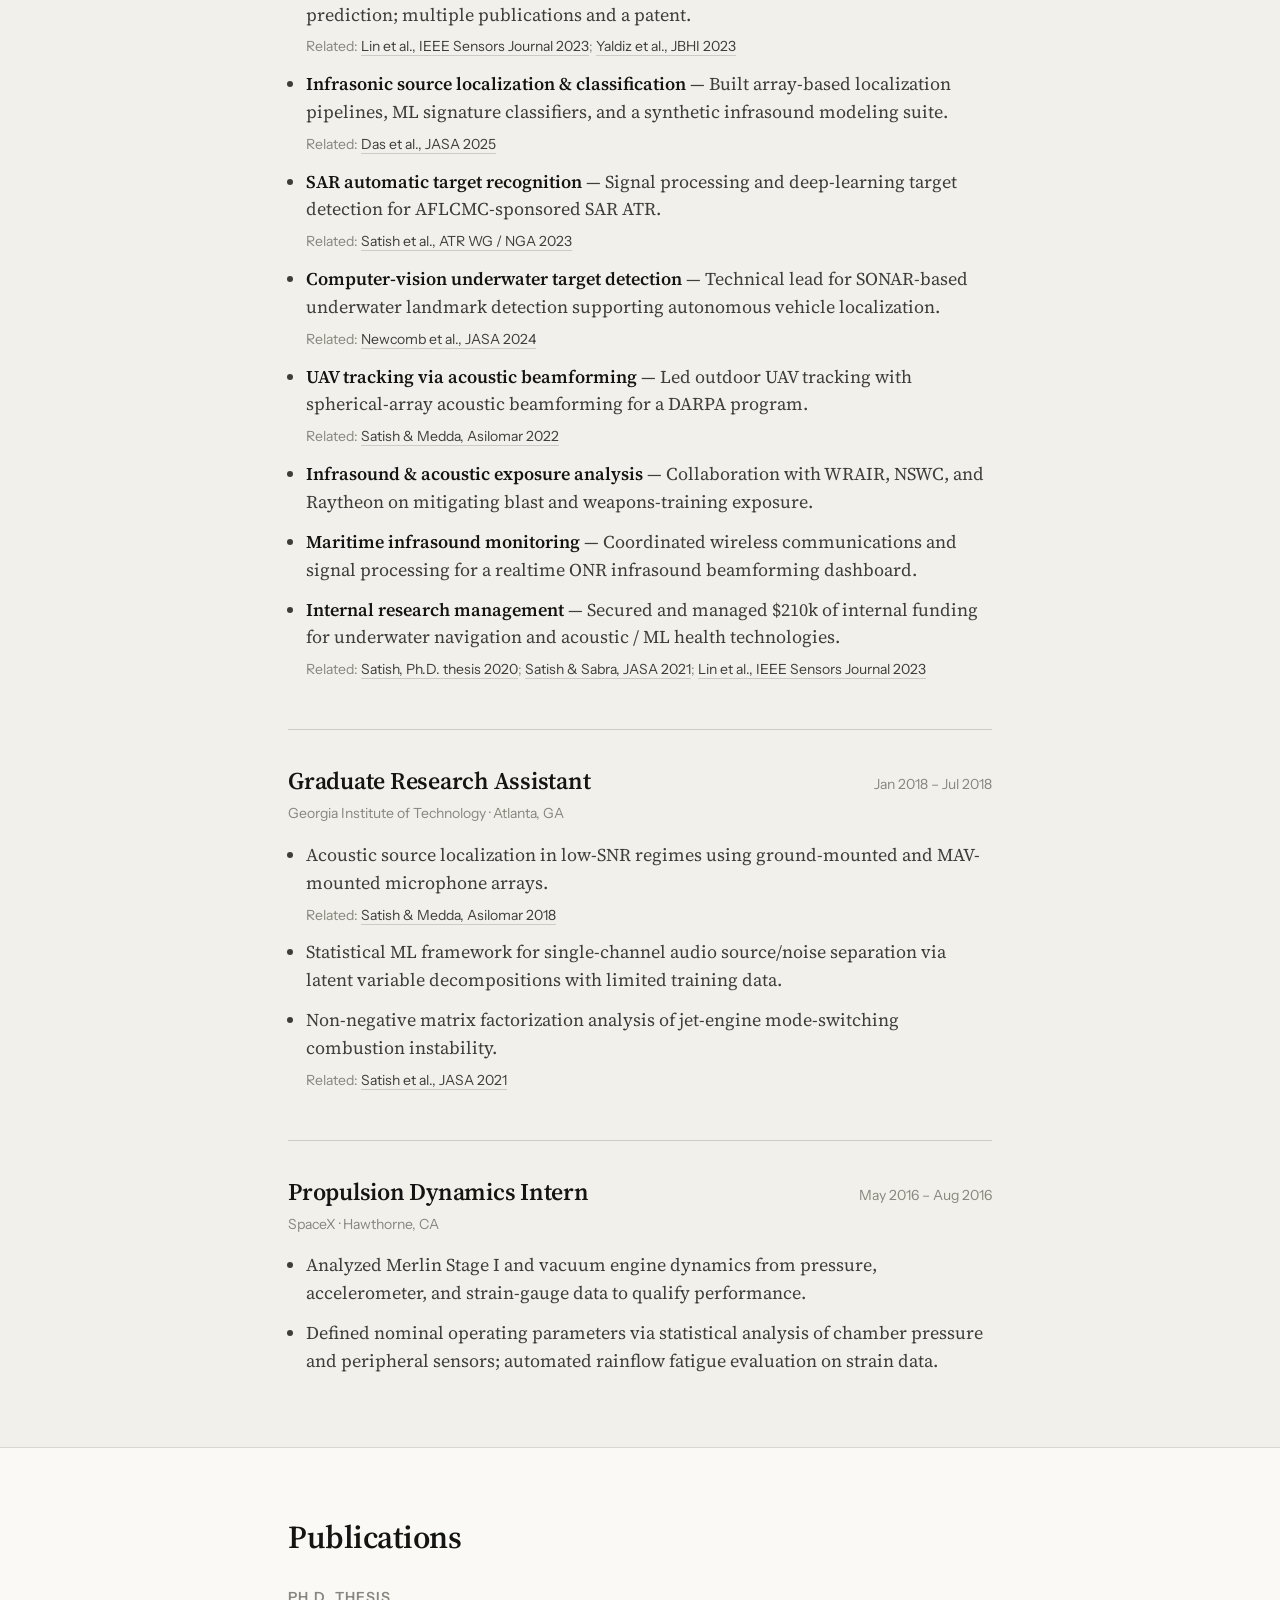
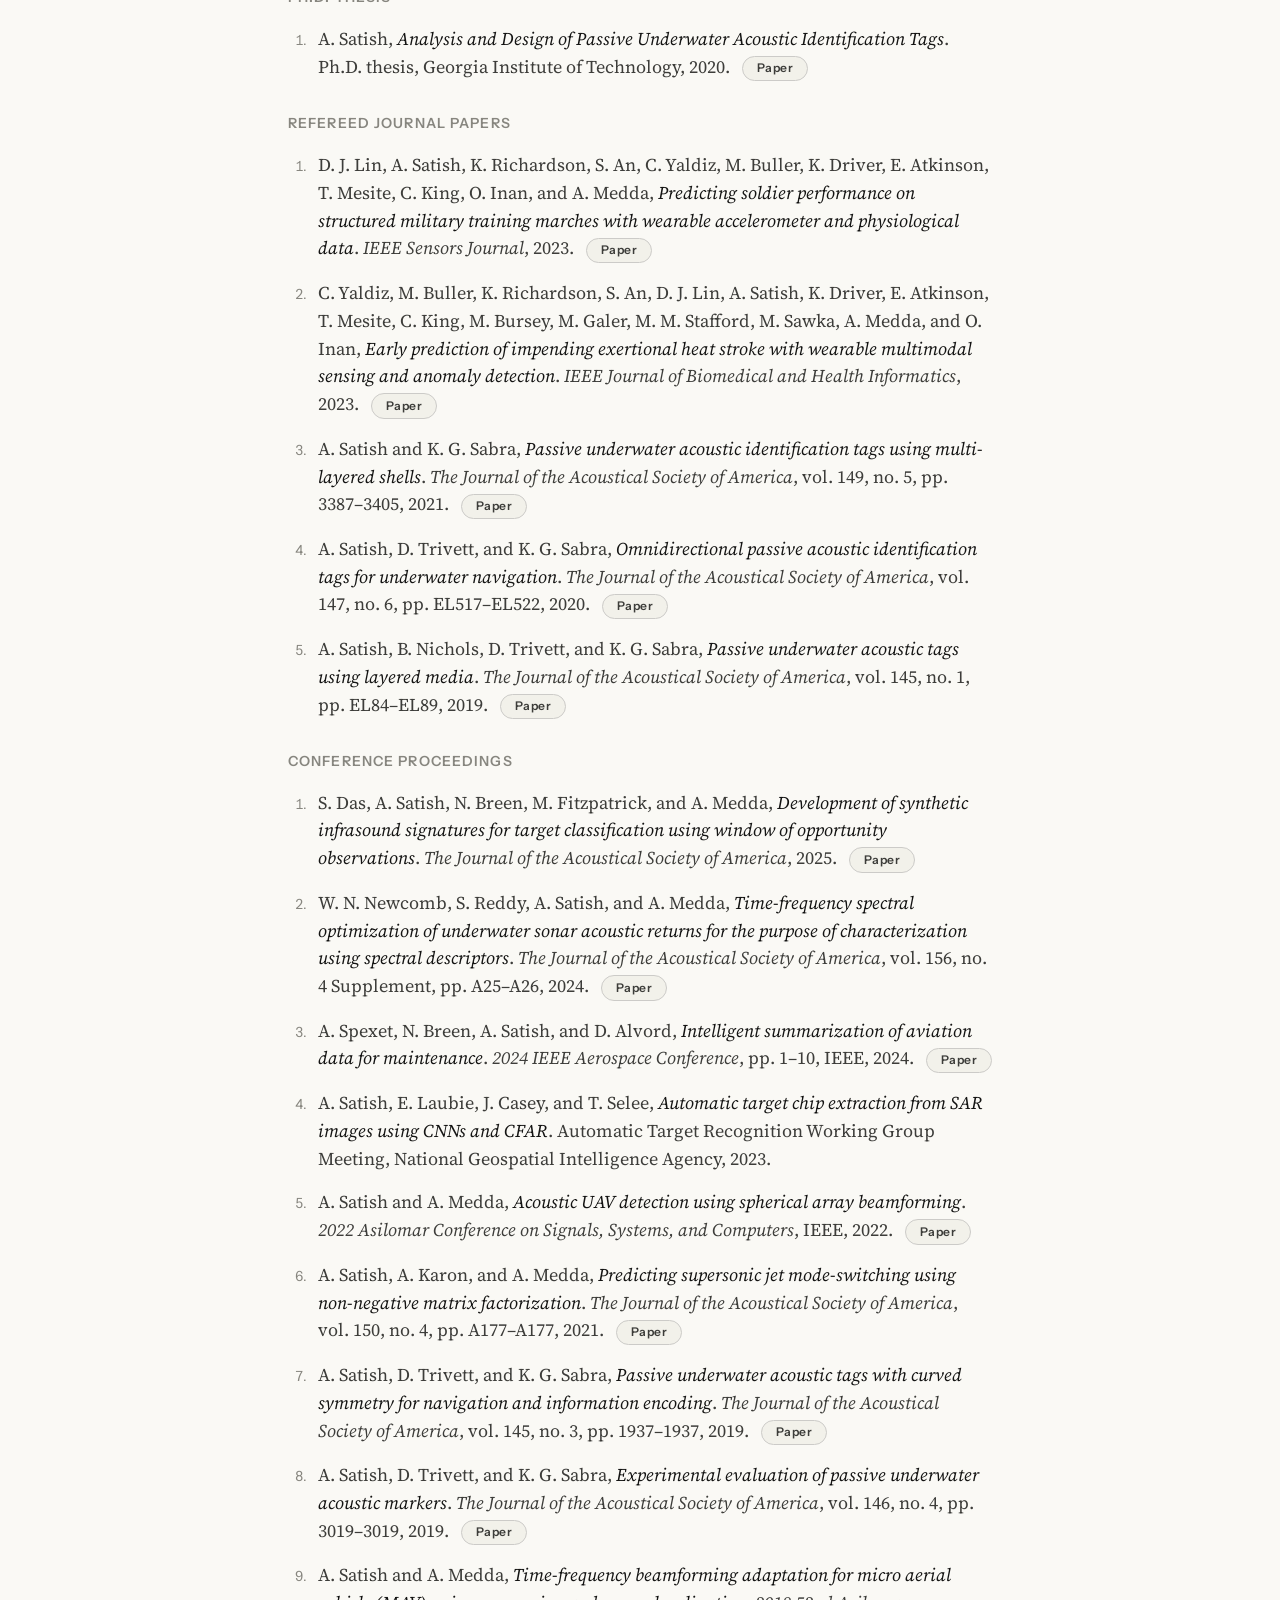
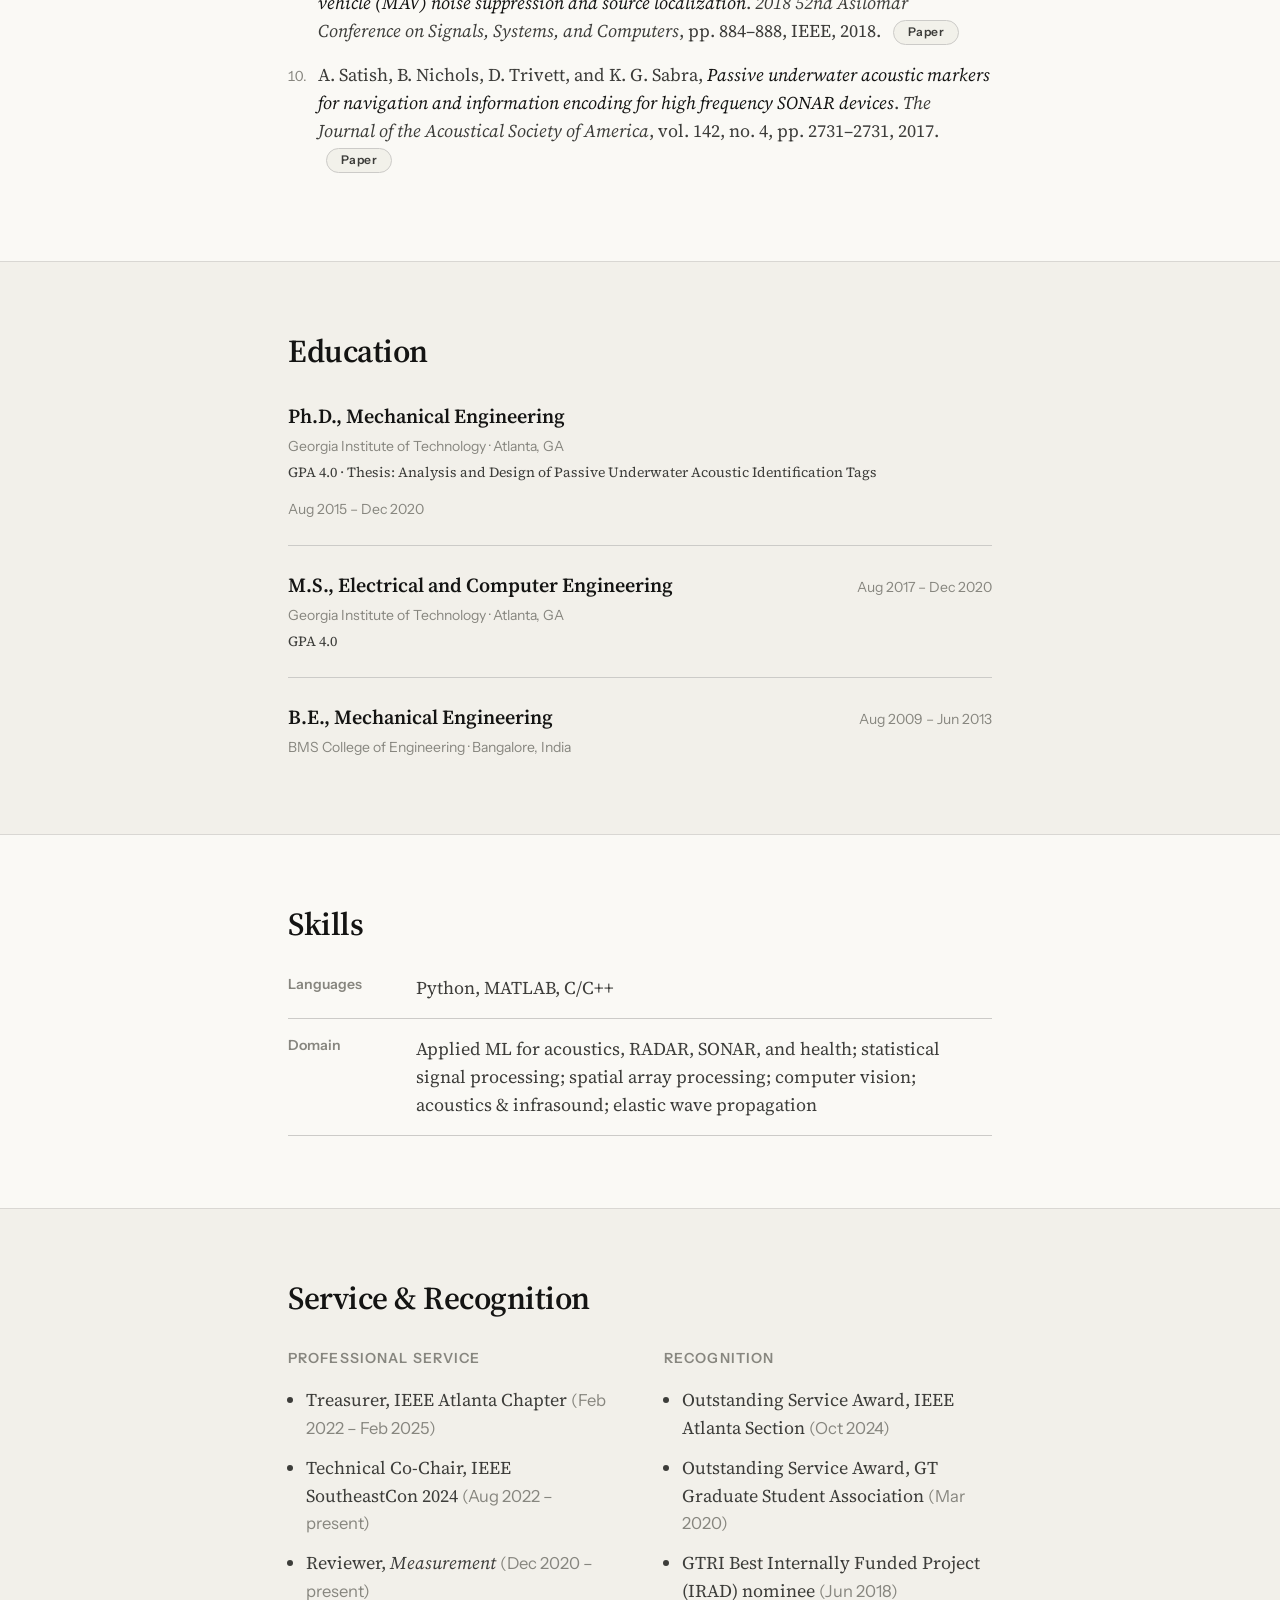
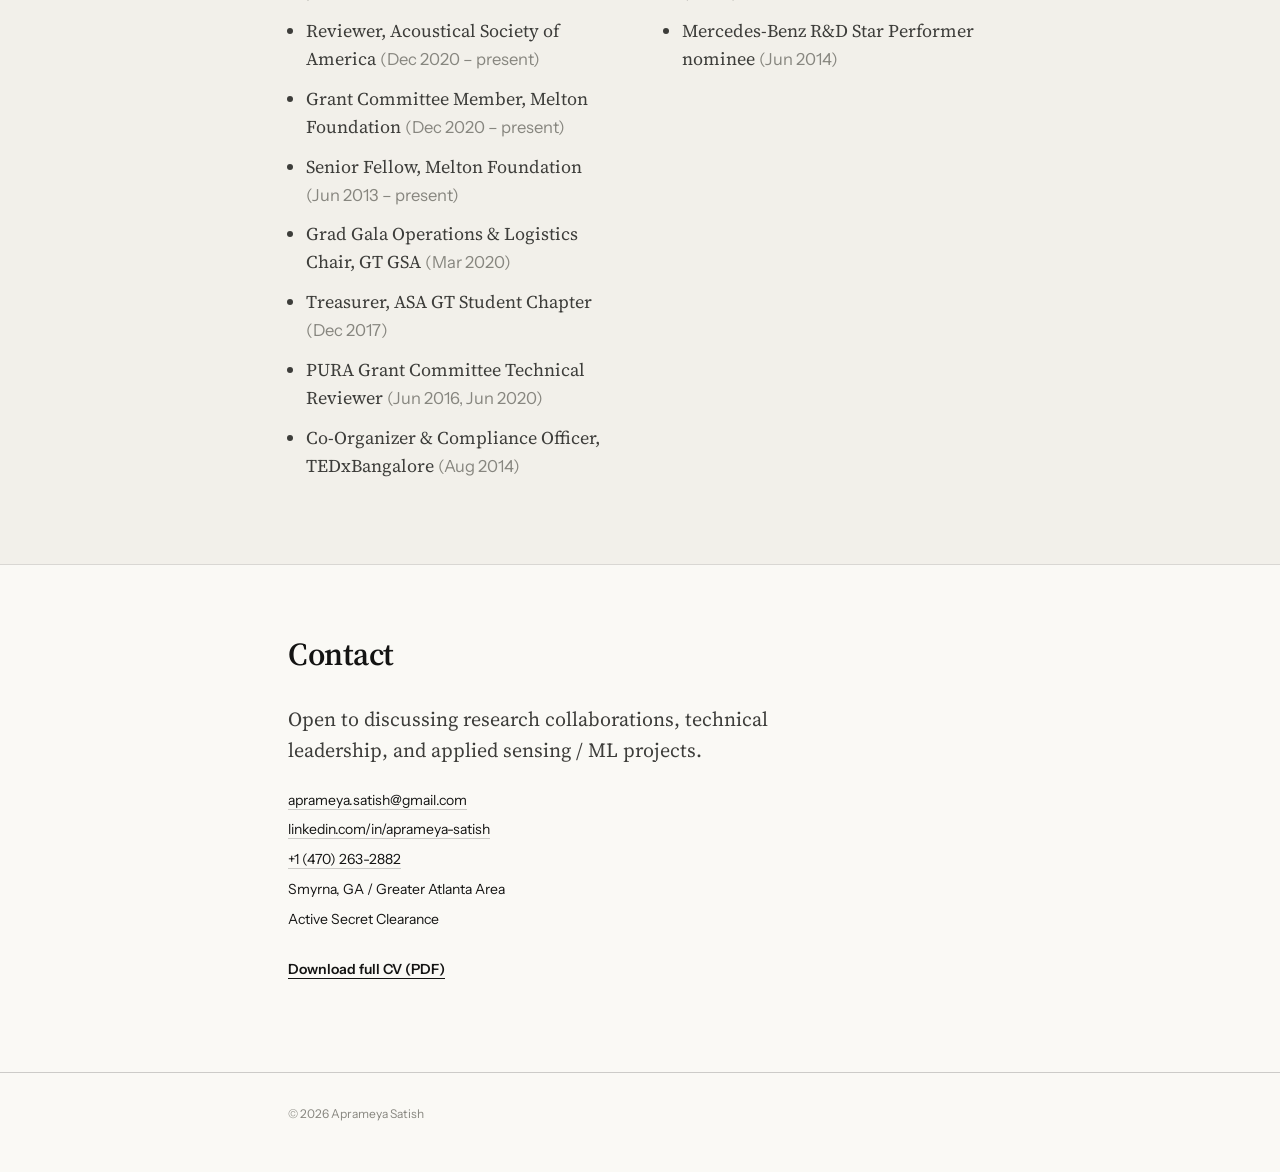
==== commit fc7a2efc: "Sync IEEE Sensors Journal wording on the website Co-authored-by: Aprameya Satish <aprameya-satish@us" ====
--- a/index.html
+++ b/index.html
@@ -111,7 +111,7 @@
                             Georgia Tech on military health monitoring and prediction; multiple
                             publications and a patent.
                             <span class="job__cites">Related:
-                                <a href="#pub-lin-2023">Lin et al., IEEE Sensors 2023</a>;
+                                <a href="#pub-lin-2023">Lin et al., IEEE Sensors Journal 2023</a>;
                                 <a href="#pub-yaldiz-2023">Yaldiz et al., JBHI 2023</a>
                             </span>
                         </li>
@@ -164,7 +164,7 @@
                             <span class="job__cites">Related:
                                 <a href="#pub-thesis-2020">Satish, Ph.D. thesis 2020</a>;
                                 <a href="#pub-satish-shells-2021">Satish &amp; Sabra, JASA 2021</a>;
-                                <a href="#pub-lin-2023">Lin et al., IEEE Sensors 2023</a>
+                                <a href="#pub-lin-2023">Lin et al., IEEE Sensors Journal 2023</a>
                             </span>
                         </li>
                     </ul>
@@ -246,7 +246,7 @@
                             D. J. Lin, A. Satish, K. Richardson, S. An, C. Yaldiz, M. Buller, K. Driver,
                             E. Atkinson, T. Mesite, C. King, O. Inan, and A. Medda,
                             <span class="pub-list__title">Predicting soldier performance on structured military training marches with wearable accelerometer and physiological data</span>.
-                            <em>IEEE Sensors</em>, 2023.
+                            <em>IEEE Sensors Journal</em>, 2023.
                             <a class="btn-paper" href="https://doi.org/10.1109/JSEN.2023.3330409" target="_blank" rel="noopener noreferrer">Paper</a>
                         </span>
                     </li>
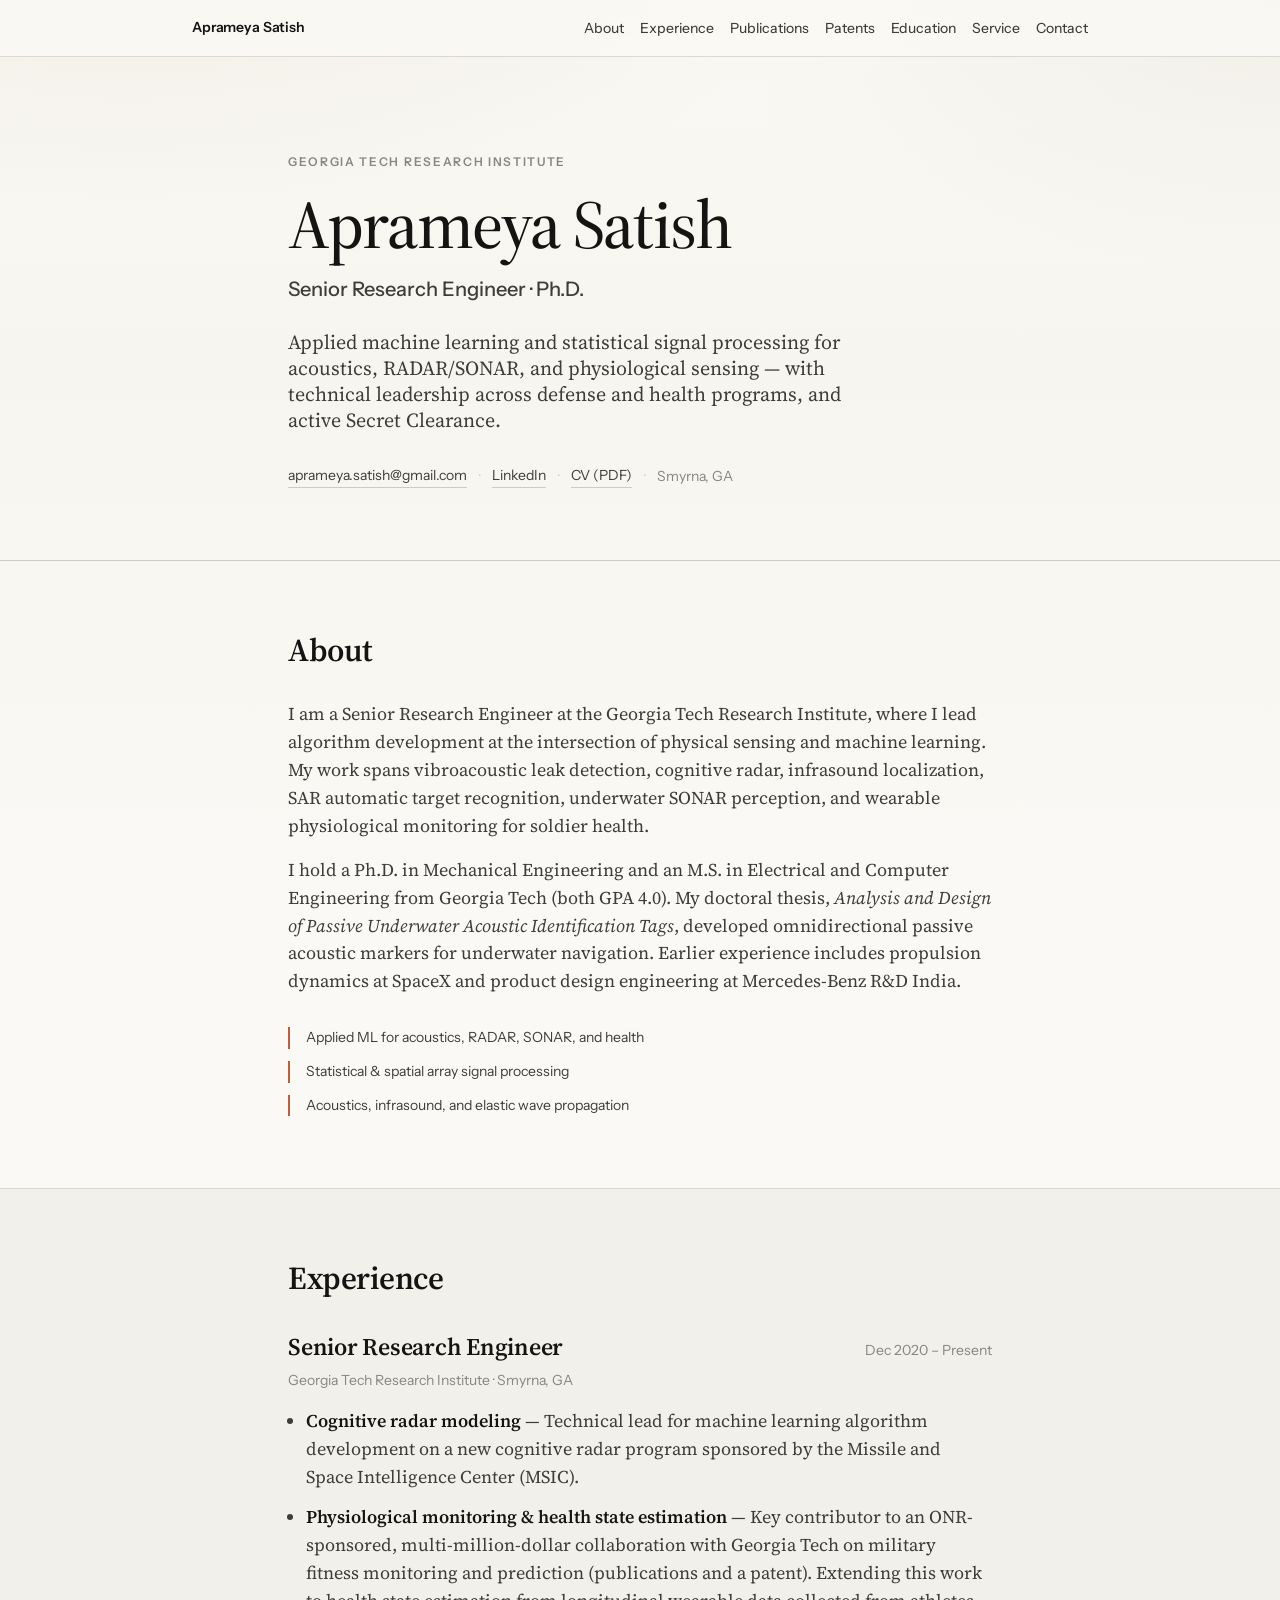
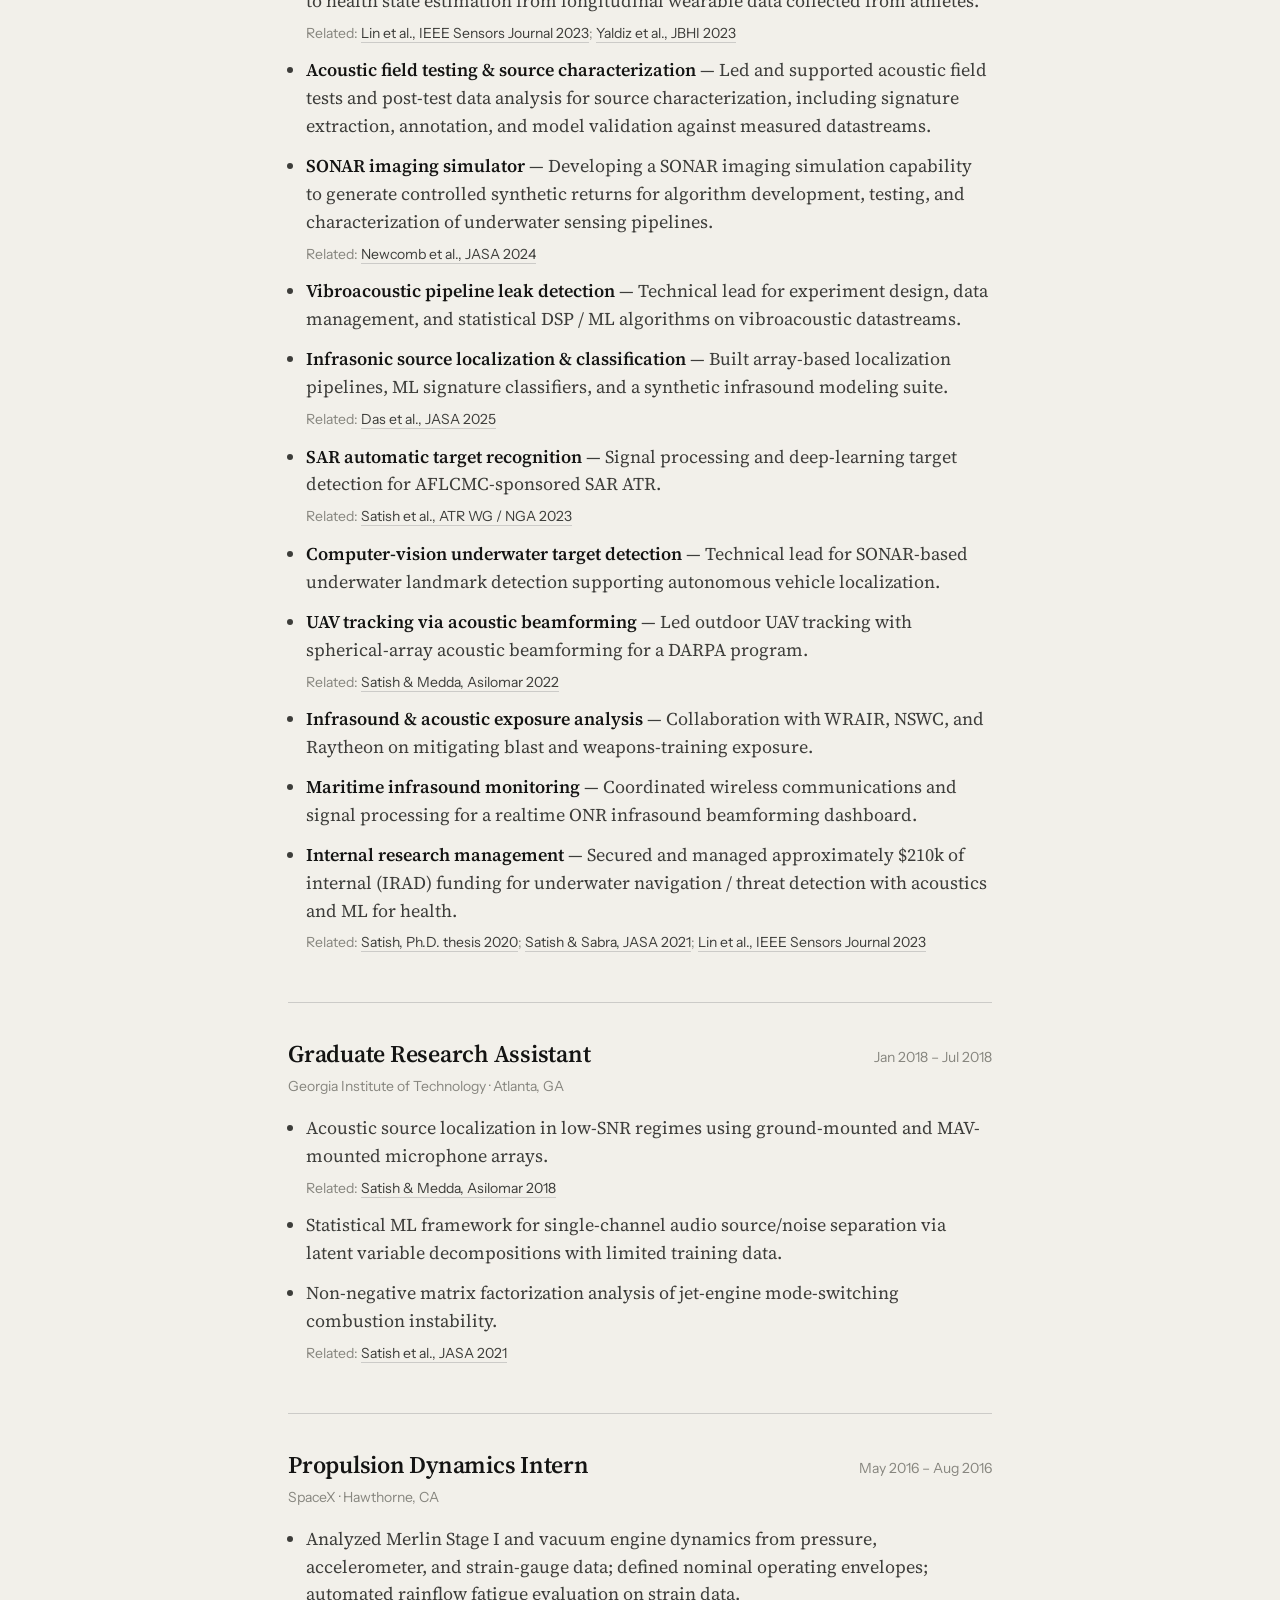
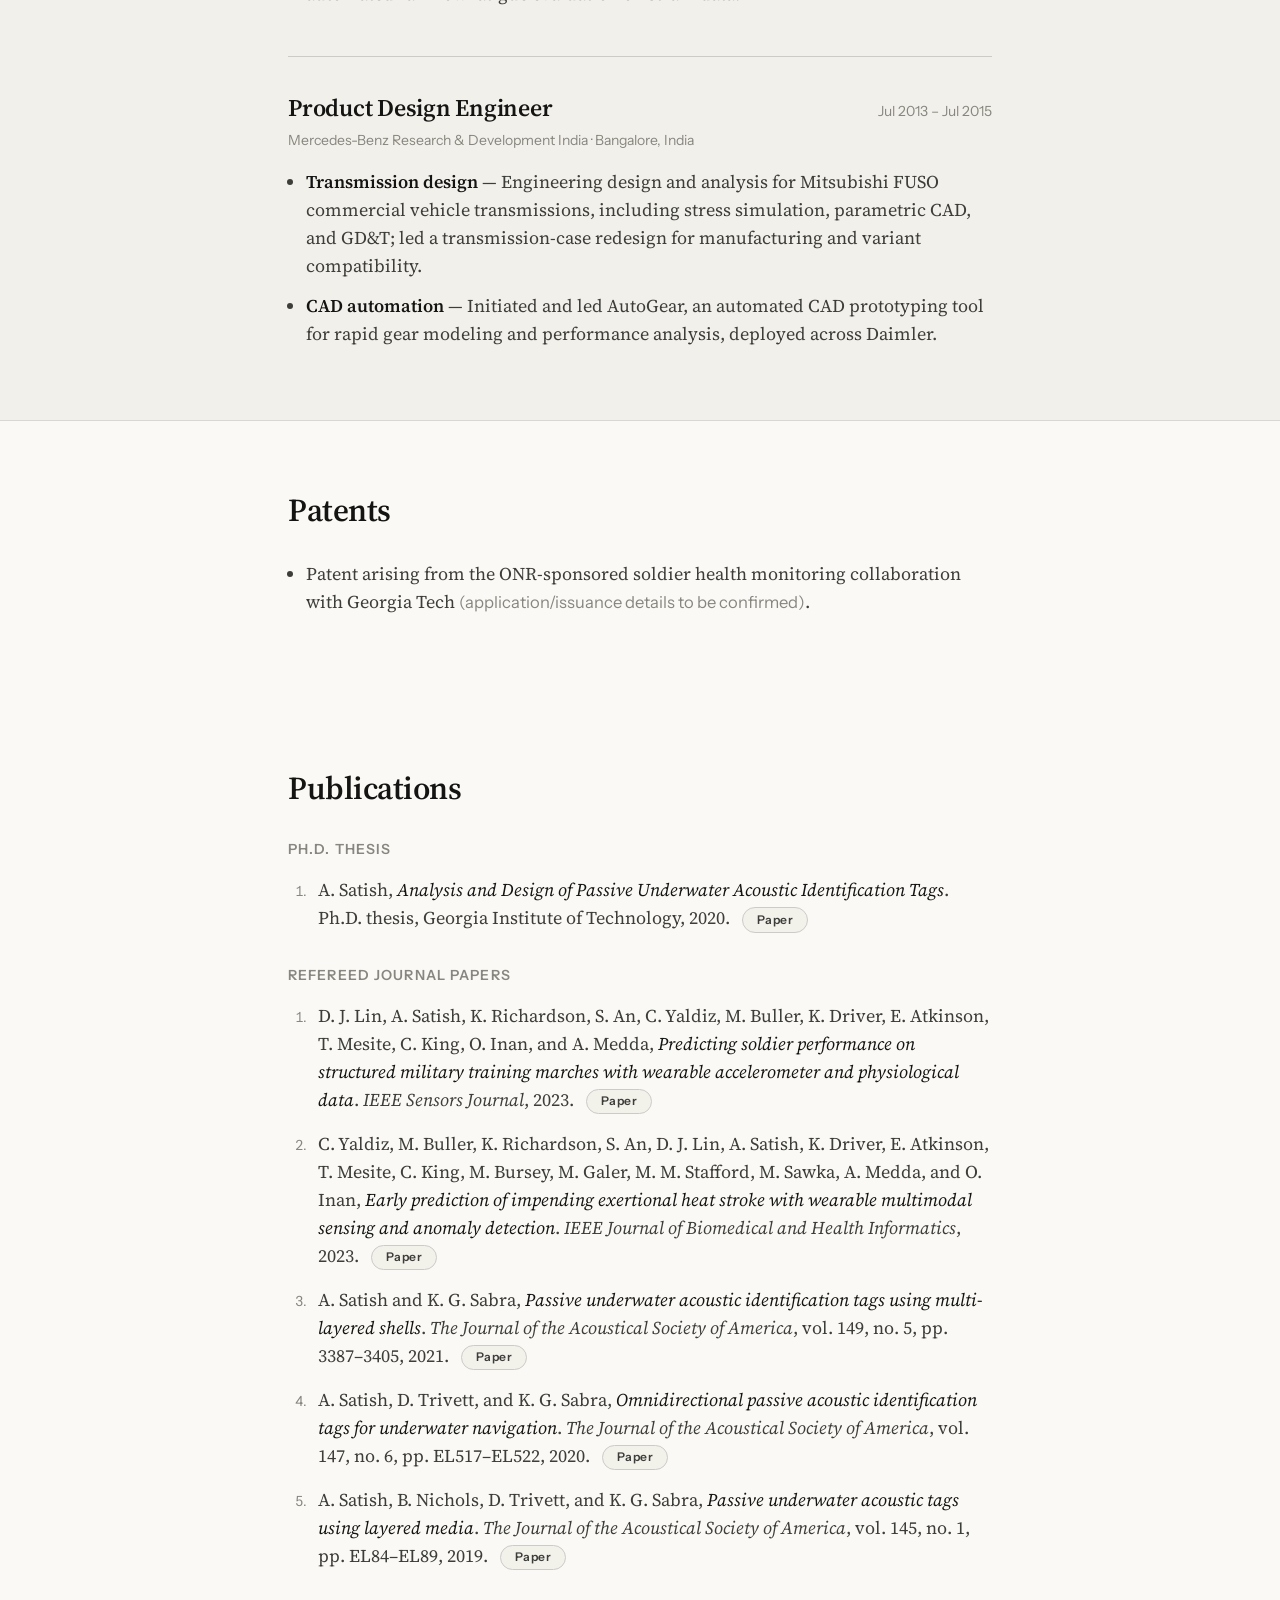
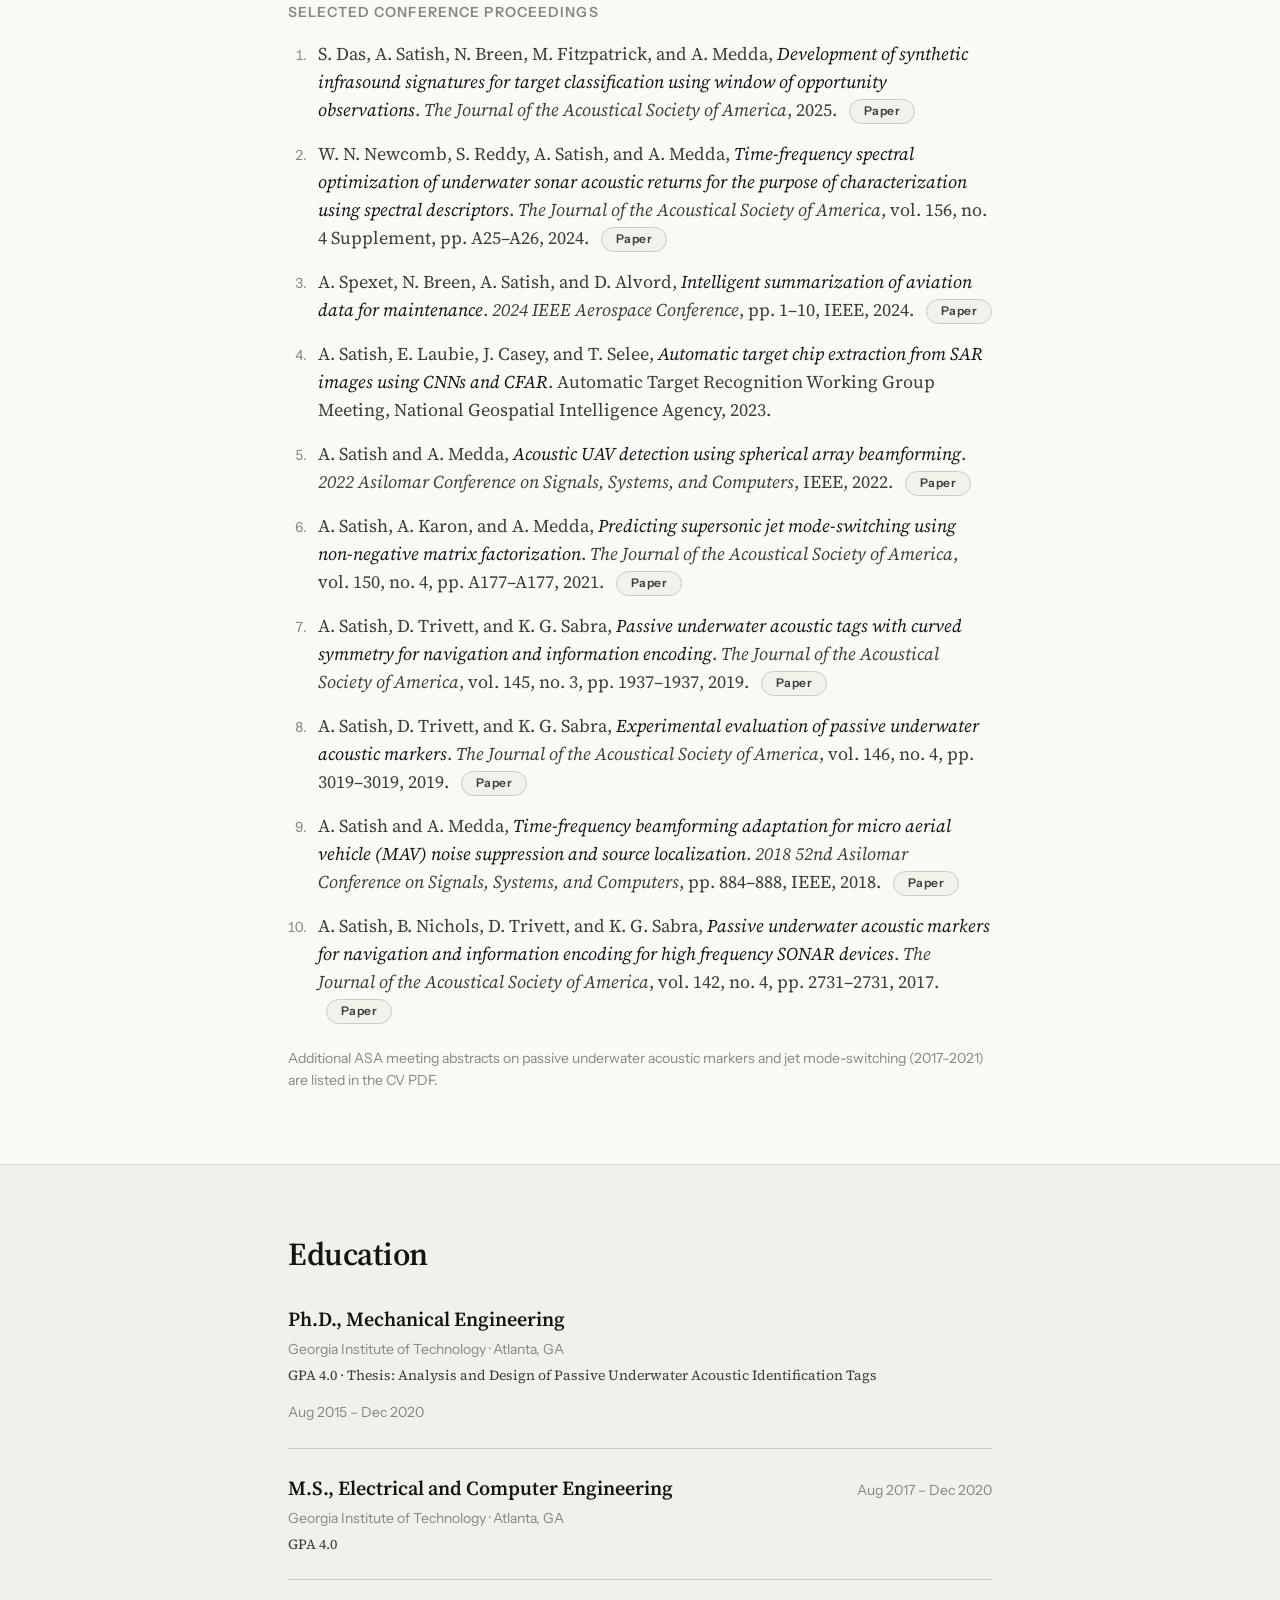
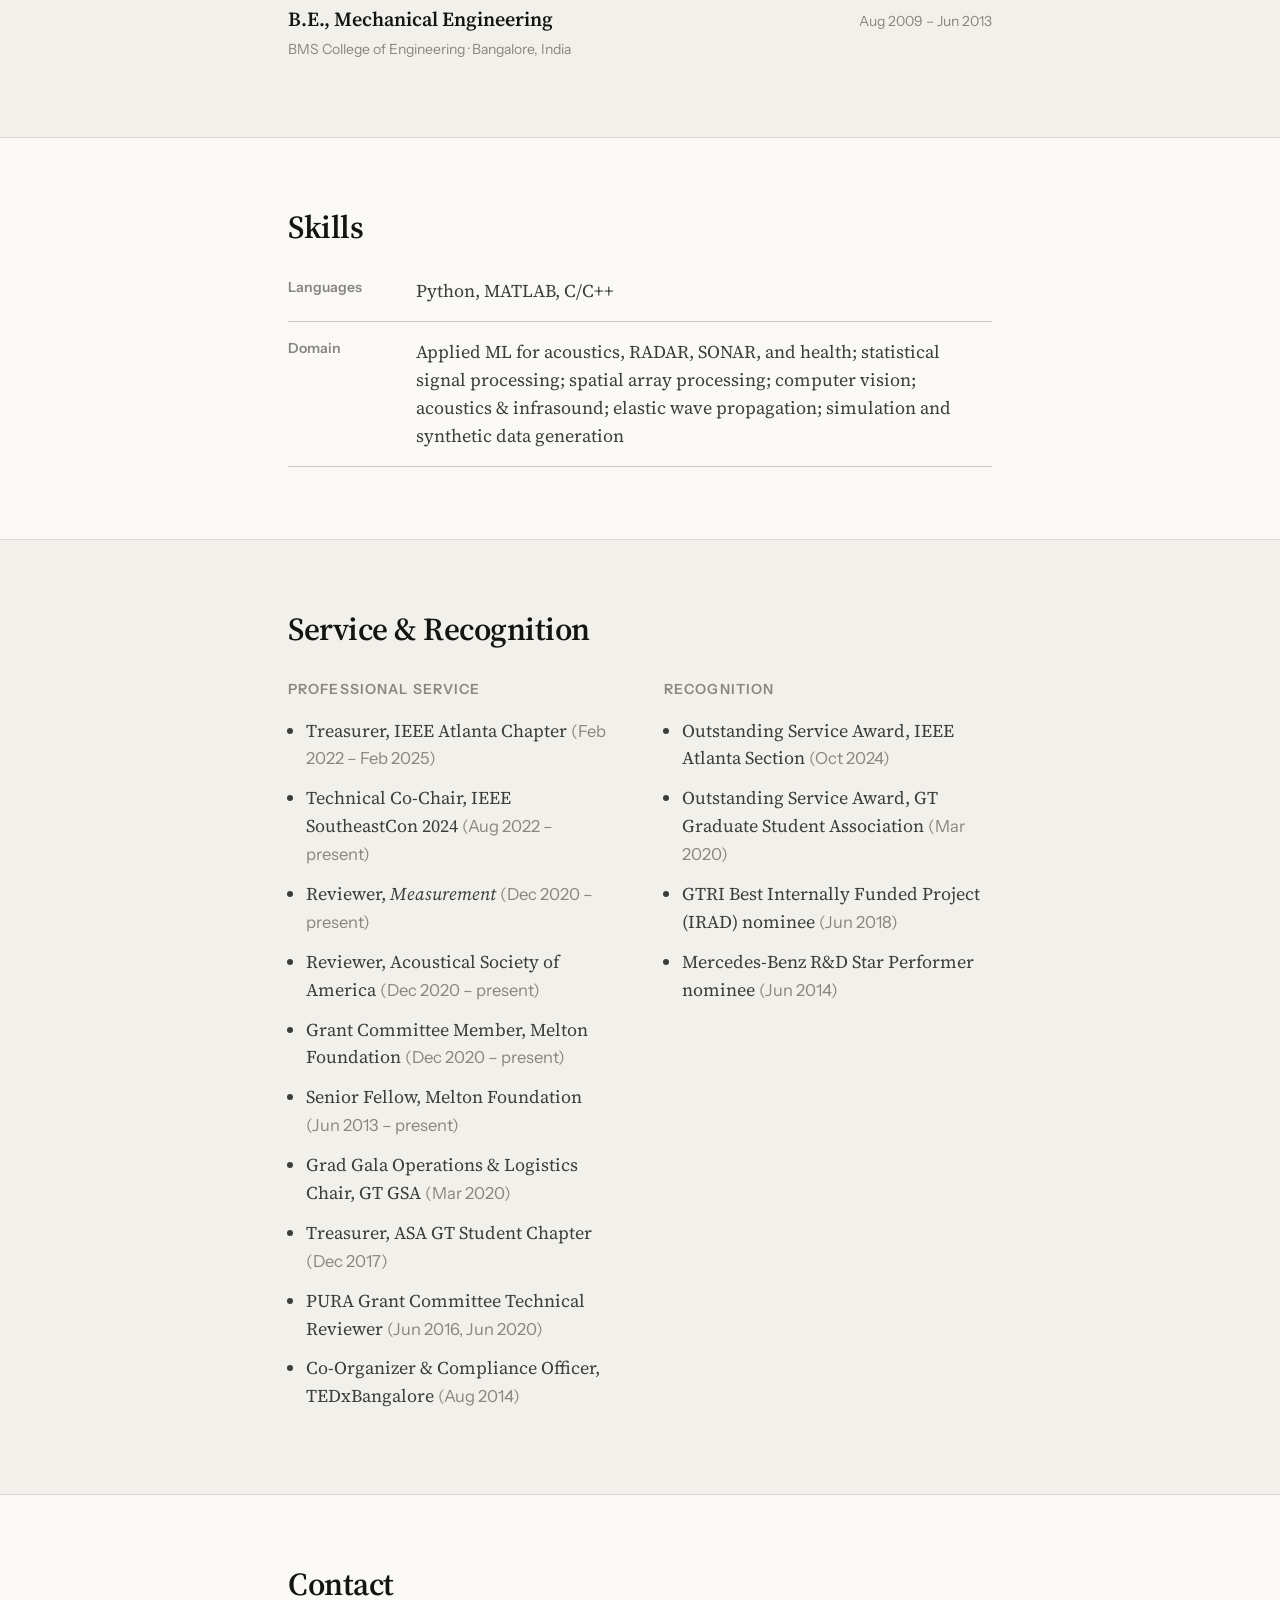
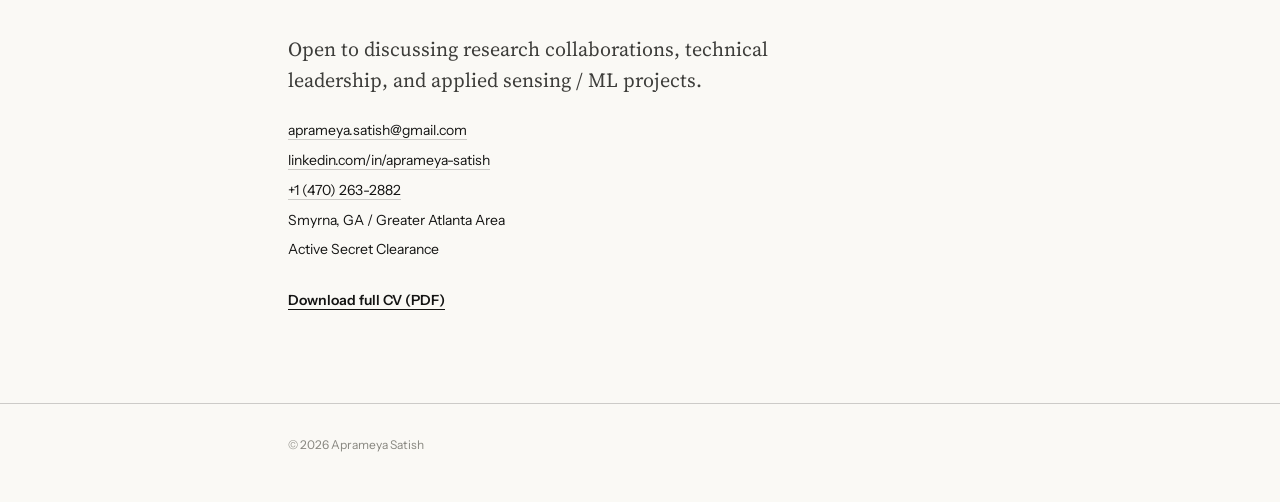
==== commit fc8281c0: "Implement full resume refresh with new GTRI projects Apply prior resume suggestions (research statem" ====
--- a/index.html
+++ b/index.html
@@ -26,6 +26,7 @@
                 <li><a href="#about" class="nav__link">About</a></li>
                 <li><a href="#experience" class="nav__link">Experience</a></li>
                 <li><a href="#publications" class="nav__link">Publications</a></li>
+                <li><a href="#patents" class="nav__link">Patents</a></li>
                 <li><a href="#education" class="nav__link">Education</a></li>
                 <li><a href="#service" class="nav__link">Service</a></li>
                 <li><a href="#contact" class="nav__link">Contact</a></li>
@@ -39,10 +40,11 @@
                 <p class="hero__eyebrow reveal">Georgia Tech Research Institute</p>
                 <h1 class="hero__title reveal">Aprameya Satish</h1>
                 <p class="hero__role reveal">Senior Research Engineer · Ph.D.</p>
-                <p class="hero__lede reveal">
-                    Applied machine learning and statistical signal processing for acoustics,
-                    RADAR, SONAR, and human health — with active Secret Clearance.
-                </p>
+                    <p class="hero__lede reveal">
+                        Applied machine learning and statistical signal processing for acoustics,
+                        RADAR/SONAR, and physiological sensing — with technical leadership across
+                        defense and health programs, and active Secret Clearance.
+                    </p>
                 <div class="hero__meta reveal">
                     <a href="mailto:aprameya.satish@gmail.com">aprameya.satish@gmail.com</a>
                     <span class="meta-sep" aria-hidden="true">·</span>
@@ -71,7 +73,8 @@
                         Computer Engineering from Georgia Tech (both GPA 4.0). My doctoral thesis,
                         <em>Analysis and Design of Passive Underwater Acoustic Identification Tags</em>,
                         developed omnidirectional passive acoustic markers for underwater navigation.
-                        Previously I interned in propulsion dynamics at SpaceX.
+                        Earlier experience includes propulsion dynamics at SpaceX and product design
+                        engineering at Mercedes-Benz R&amp;D India.
                     </p>
                 </div>
                 <ul class="interest-list reveal">
@@ -96,26 +99,43 @@
                     </header>
                     <ul class="job__bullets">
                         <li>
+                            <strong>Cognitive radar modeling</strong> —
+                            Technical lead for machine learning algorithm development on a new
+                            cognitive radar program sponsored by the Missile and Space Intelligence
+                            Center (MSIC).
+                        </li>
+                        <li>
+                            <strong>Physiological monitoring &amp; health state estimation</strong> —
+                            Key contributor to an ONR-sponsored, multi-million-dollar collaboration
+                            with Georgia Tech on military fitness monitoring and prediction
+                            (publications and a patent). Extending this work to health state
+                            estimation from longitudinal wearable data collected from athletes.
+                            <span class="job__cites">Related:
+                                <a href="#pub-lin-2023">Lin et al., IEEE Sensors Journal 2023</a>;
+                                <a href="#pub-yaldiz-2023">Yaldiz et al., JBHI 2023</a>
+                            </span>
+                        </li>
+                        <li>
+                            <strong>Acoustic field testing &amp; source characterization</strong> —
+                            Led and supported acoustic field tests and post-test data analysis for
+                            source characterization, including signature extraction, annotation, and
+                            model validation against measured datastreams.
+                        </li>
+                        <li>
+                            <strong>SONAR imaging simulator</strong> —
+                            Developing a SONAR imaging simulation capability to generate controlled
+                            synthetic returns for algorithm development, testing, and characterization
+                            of underwater sensing pipelines.
+                            <span class="job__cites">Related:
+                                <a href="#pub-newcomb-2024">Newcomb et al., JASA 2024</a>
+                            </span>
+                        </li>
+                        <li>
                             <strong>Vibroacoustic pipeline leak detection</strong> —
                             Technical lead for experiment design, data management, and statistical
                             DSP / ML algorithms on vibroacoustic datastreams.
                         </li>
                         <li>
-                            <strong>Cognitive radar modeling</strong> —
-                            Technical lead for ML algorithm development on a new cognitive radar
-                            program sponsored by the Missile and Space Intelligence Center (MSIC).
-                        </li>
-                        <li>
-                            <strong>Soldier fitness &amp; health monitoring</strong> —
-                            Key contributor to ONR-sponsored, multi-million-dollar collaboration with
-                            Georgia Tech on military health monitoring and prediction; multiple
-                            publications and a patent.
-                            <span class="job__cites">Related:
-                                <a href="#pub-lin-2023">Lin et al., IEEE Sensors Journal 2023</a>;
-                                <a href="#pub-yaldiz-2023">Yaldiz et al., JBHI 2023</a>
-                            </span>
-                        </li>
-                        <li>
                             <strong>Infrasonic source localization &amp; classification</strong> —
                             Built array-based localization pipelines, ML signature classifiers, and
                             a synthetic infrasound modeling suite.
@@ -135,9 +155,6 @@
                             <strong>Computer-vision underwater target detection</strong> —
                             Technical lead for SONAR-based underwater landmark detection supporting
                             autonomous vehicle localization.
-                            <span class="job__cites">Related:
-                                <a href="#pub-newcomb-2024">Newcomb et al., JASA 2024</a>
-                            </span>
                         </li>
                         <li>
                             <strong>UAV tracking via acoustic beamforming</strong> —
@@ -159,8 +176,8 @@
                         </li>
                         <li>
                             <strong>Internal research management</strong> —
-                            Secured and managed $210k of internal funding for underwater navigation
-                            and acoustic / ML health technologies.
+                            Secured and managed approximately $210k of internal (IRAD) funding for
+                            underwater navigation / threat detection with acoustics and ML for health.
                             <span class="job__cites">Related:
                                 <a href="#pub-thesis-2020">Satish, Ph.D. thesis 2020</a>;
                                 <a href="#pub-satish-shells-2021">Satish &amp; Sabra, JASA 2021</a>;
@@ -211,15 +228,46 @@
                     <ul class="job__bullets">
                         <li>
                             Analyzed Merlin Stage I and vacuum engine dynamics from pressure,
-                            accelerometer, and strain-gauge data to qualify performance.
-                        </li>
-                        <li>
-                            Defined nominal operating parameters via statistical analysis of chamber
-                            pressure and peripheral sensors; automated rainflow fatigue evaluation
-                            on strain data.
+                            accelerometer, and strain-gauge data; defined nominal operating envelopes;
+                            automated rainflow fatigue evaluation on strain data.
                         </li>
                     </ul>
                 </article>
+
+                <article class="job reveal">
+                    <header class="job__header">
+                        <div>
+                            <h3 class="job__title">Product Design Engineer</h3>
+                            <p class="job__org">Mercedes-Benz Research &amp; Development India · Bangalore, India</p>
+                        </div>
+                        <time class="job__dates" datetime="2013-07">Jul 2013 – Jul 2015</time>
+                    </header>
+                    <ul class="job__bullets">
+                        <li>
+                            <strong>Transmission design</strong> —
+                            Engineering design and analysis for Mitsubishi FUSO commercial vehicle
+                            transmissions, including stress simulation, parametric CAD, and GD&amp;T;
+                            led a transmission-case redesign for manufacturing and variant compatibility.
+                        </li>
+                        <li>
+                            <strong>CAD automation</strong> —
+                            Initiated and led AutoGear, an automated CAD prototyping tool for rapid
+                            gear modeling and performance analysis, deployed across Daimler.
+                        </li>
+                    </ul>
+                </article>
+            </div>
+        </section>
+
+        <section id="patents" class="section">
+            <div class="page">
+                <h2 class="section__title reveal">Patents</h2>
+                <ul class="plain-list reveal">
+                    <li>
+                        Patent arising from the ONR-sponsored soldier health monitoring collaboration
+                        with Georgia Tech <span class="muted">(application/issuance details to be confirmed)</span>.
+                    </li>
+                </ul>
             </div>
         </section>
 
@@ -286,7 +334,7 @@
                     </li>
                 </ol>
 
-                <h3 class="subsection__title reveal">Conference Proceedings</h3>
+                <h3 class="subsection__title reveal">Selected Conference Proceedings</h3>
                 <ol class="pub-list reveal">
                     <li id="pub-das-2025">
                         <span class="pub-list__entry">
@@ -369,6 +417,10 @@
                         </span>
                     </li>
                 </ol>
+
+                <p class="pub-note reveal">Additional ASA meeting abstracts on passive underwater acoustic markers and jet mode-switching (2017–2021) are listed in the CV PDF.</p>
+
+
             </div>
         </section>
 
@@ -413,7 +465,7 @@
                     </div>
                     <div class="skills-dl__row">
                         <dt>Domain</dt>
-                        <dd>Applied ML for acoustics, RADAR, SONAR, and health; statistical signal processing; spatial array processing; computer vision; acoustics &amp; infrasound; elastic wave propagation</dd>
+                        <dd>Applied ML for acoustics, RADAR, SONAR, and health; statistical signal processing; spatial array processing; computer vision; acoustics &amp; infrasound; elastic wave propagation; simulation and synthetic data generation</dd>
                     </div>
                 </dl>
             </div>
--- a/style.css
+++ b/style.css
@@ -736,3 +736,10 @@
     display: none;
   }
 }
+
+.pub-note {
+  margin: var(--space-5) 0 0;
+  font-family: var(--font-sans);
+  font-size: var(--text-sm);
+  color: var(--color-muted);
+}
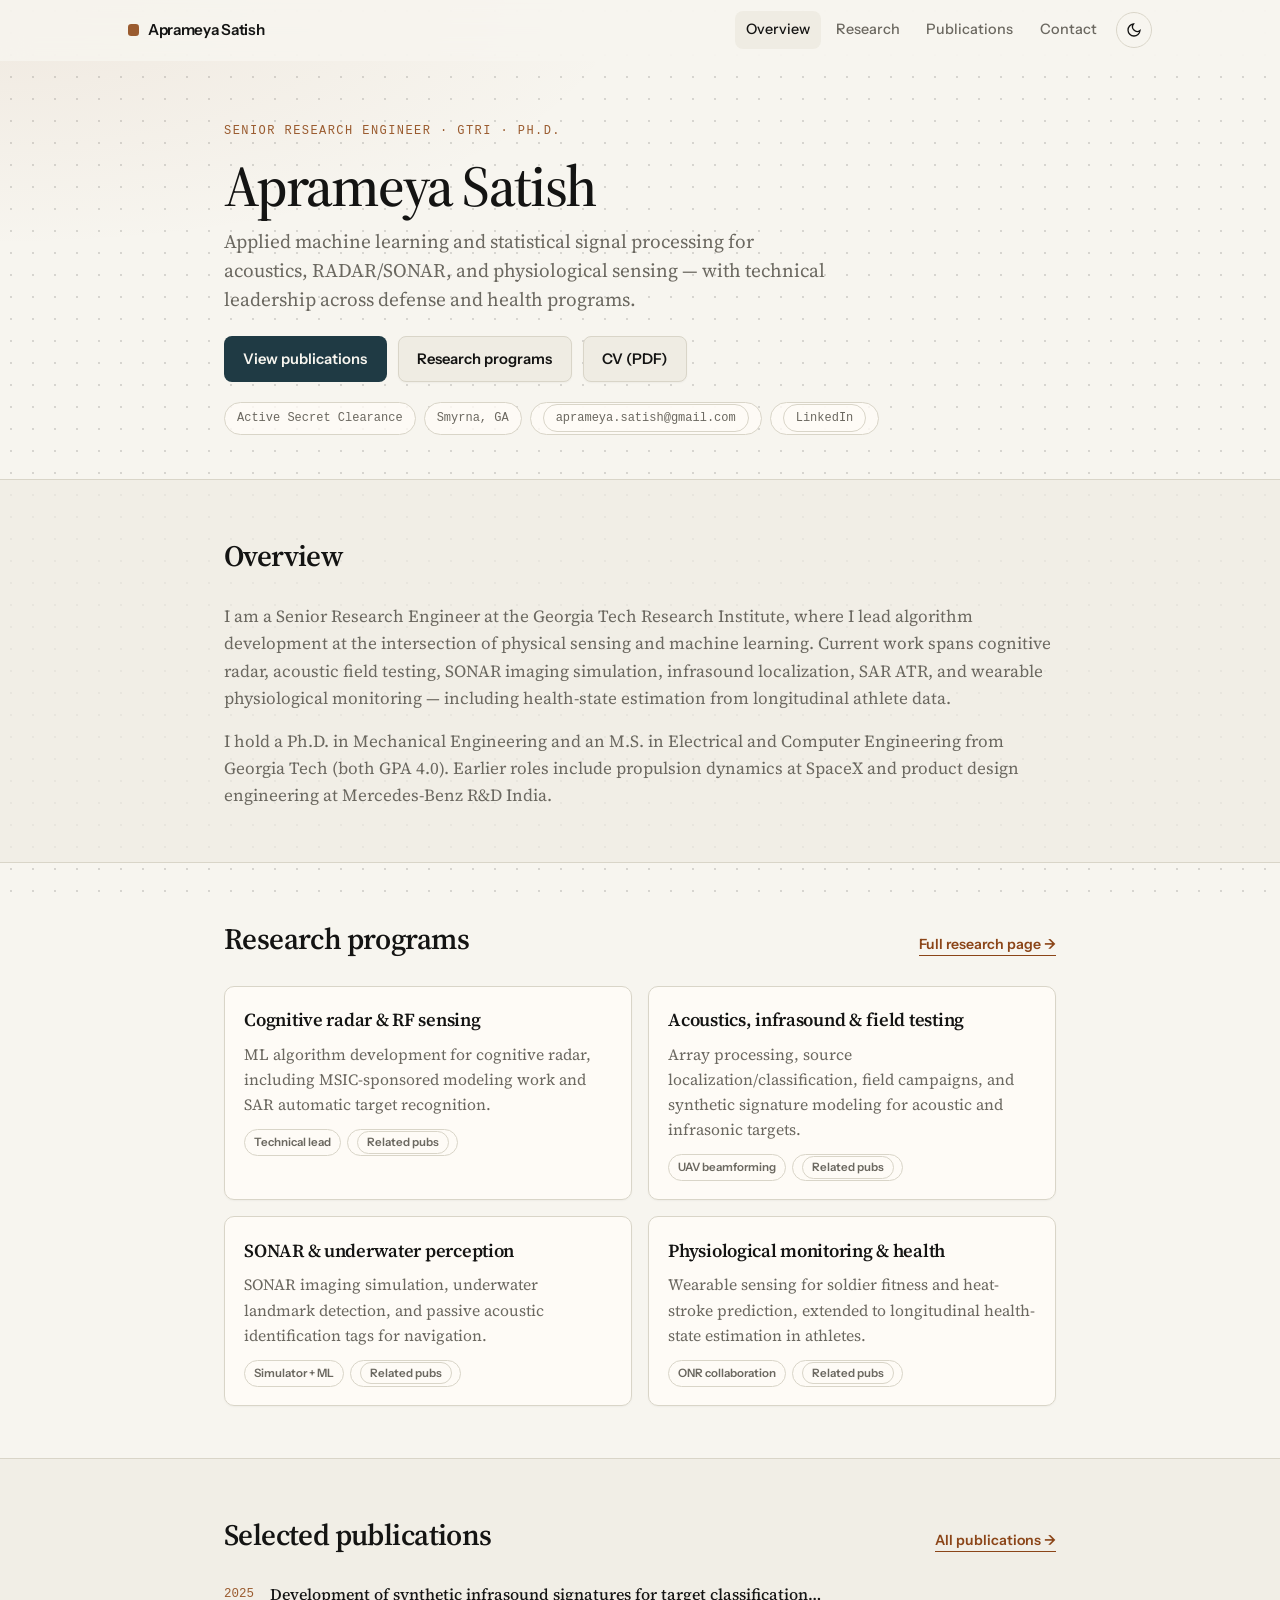
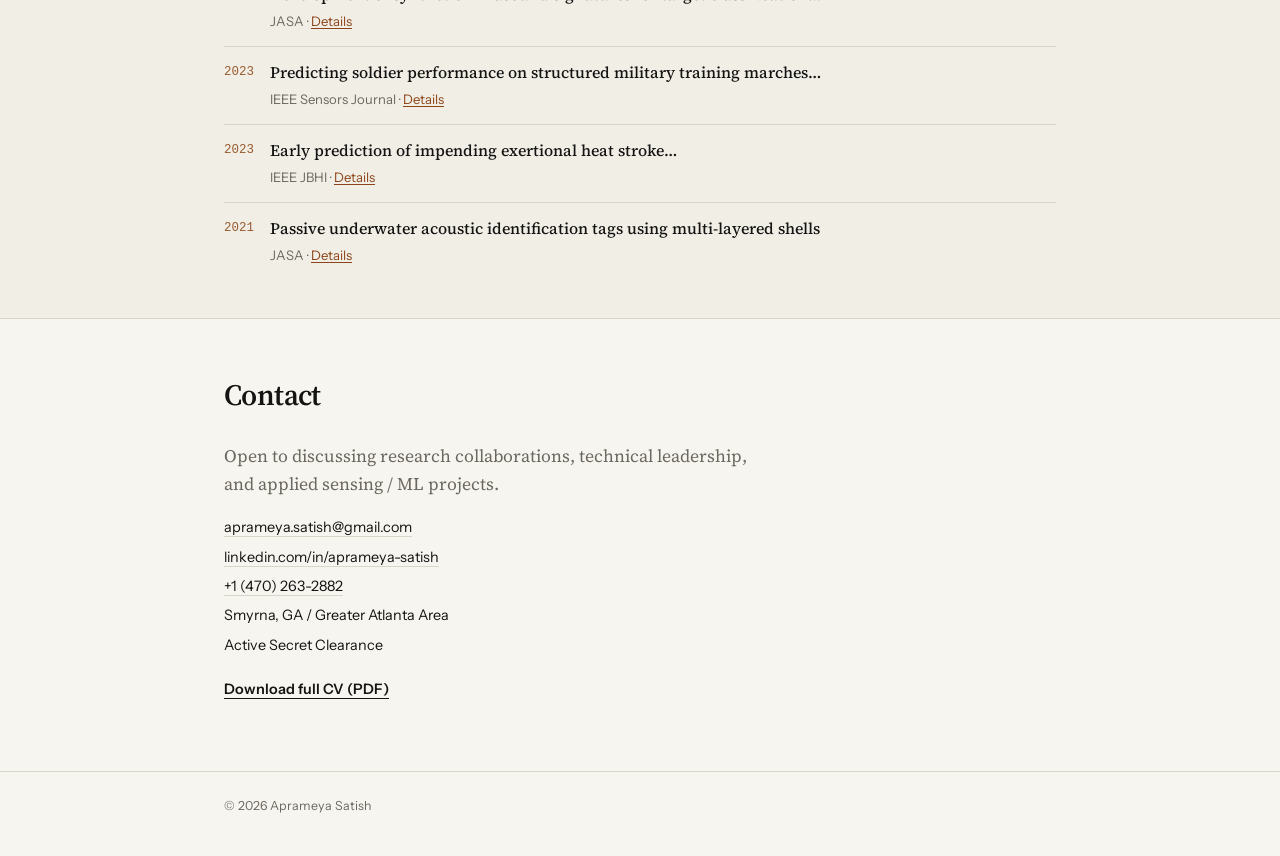
==== commit 1bc89d55: "Restructure site into overview, research, and publications Adopt a zk15-inspired multi-page academic" ====
--- a/index.html
+++ b/index.html
@@ -5,9 +5,20 @@
     <meta name="viewport" content="width=device-width, initial-scale=1.0">
     <title>Aprameya Satish — Senior Research Engineer</title>
     <meta name="description" content="Senior Research Engineer at Georgia Tech Research Institute. Applied machine learning, statistical signal processing, acoustics, RADAR, and SONAR.">
-    <meta property="og:title" content="Aprameya Satish — Senior Research Engineer">
-    <meta property="og:description" content="Ph.D. researcher specializing in applied ML and statistical signal processing for acoustics, RADAR, SONAR, and health.">
-    <meta property="og:type" content="website">
+    <script>
+      (function () {
+        try {
+          var key = "as-theme";
+          var stored = localStorage.getItem(key);
+          var prefersDark = window.matchMedia("(prefers-color-scheme: dark)").matches;
+          var theme = stored === "light" || stored === "dark" ? stored : prefersDark ? "dark" : "light";
+          document.documentElement.dataset.theme = theme;
+          document.documentElement.style.colorScheme = theme;
+        } catch (e) {
+          document.documentElement.dataset.theme = "light";
+        }
+      })();
+    </script>
     <link rel="preconnect" href="https://fonts.googleapis.com">
     <link rel="preconnect" href="https://fonts.gstatic.com" crossorigin>
     <link href="https://fonts.googleapis.com/css2?family=Instrument+Sans:ital,wght@0,400;0,500;0,600;0,700;1,400&family=Source+Serif+4:ital,opsz,wght@0,8..60,400;0,8..60,500;0,8..60,600;0,8..60,700;1,8..60,400;1,8..60,500&display=swap" rel="stylesheet">
@@ -18,495 +29,163 @@
 
     <header class="site-header">
         <nav class="nav" aria-label="Primary">
-            <a class="nav__name" href="#top">Aprameya Satish</a>
-            <button class="nav__toggle" id="nav-toggle" aria-expanded="false" aria-controls="nav-menu" type="button">
-                <span class="nav__toggle-label">Menu</span>
-            </button>
-            <ul class="nav__menu" id="nav-menu">
-                <li><a href="#about" class="nav__link">About</a></li>
-                <li><a href="#experience" class="nav__link">Experience</a></li>
-                <li><a href="#publications" class="nav__link">Publications</a></li>
-                <li><a href="#patents" class="nav__link">Patents</a></li>
-                <li><a href="#education" class="nav__link">Education</a></li>
-                <li><a href="#service" class="nav__link">Service</a></li>
-                <li><a href="#contact" class="nav__link">Contact</a></li>
-            </ul>
+            <a class="nav__brand" href="./">
+                <span class="nav__mark" aria-hidden="true"></span>
+                Aprameya Satish
+            </a>
+            <div class="nav__actions">
+                <ul class="nav__menu" id="nav-menu">
+                    <li><a class="nav__link" href="./" aria-current="page">Overview</a></li>
+                    <li><a class="nav__link" href="research.html">Research</a></li>
+                    <li><a class="nav__link" href="publications.html">Publications</a></li>
+                    <li><a class="nav__link" href="#contact">Contact</a></li>
+                </ul>
+                <button class="theme-toggle" id="theme-toggle" type="button" aria-label="Toggle color theme">
+                    <svg class="icon-moon" viewBox="0 0 24 24" fill="none" stroke="currentColor" stroke-width="2" aria-hidden="true"><path d="M21 12.79A9 9 0 1 1 11.21 3 7 7 0 0 0 21 12.79z"/></svg>
+                    <svg class="icon-sun" viewBox="0 0 24 24" fill="none" stroke="currentColor" stroke-width="2" aria-hidden="true"><circle cx="12" cy="12" r="4"/><path d="M12 2v2m0 16v2M4.93 4.93l1.41 1.41m11.32 11.32 1.41 1.41M2 12h2m16 0h2M4.93 19.07l1.41-1.41M17.66 6.34l1.41-1.41"/></svg>
+                </button>
+                <button class="nav__toggle" id="nav-toggle" type="button" aria-expanded="false" aria-controls="nav-menu" aria-label="Toggle menu">
+                    <span></span><span></span><span></span>
+                </button>
+            </div>
         </nav>
     </header>
 
     <main id="main">
-        <section id="top" class="hero">
-            <div class="page">
-                <p class="hero__eyebrow reveal">Georgia Tech Research Institute</p>
+        <section class="hero">
+            <div class="container">
+                <p class="hero__eyebrow reveal">Senior Research Engineer · GTRI · Ph.D.</p>
                 <h1 class="hero__title reveal">Aprameya Satish</h1>
-                <p class="hero__role reveal">Senior Research Engineer · Ph.D.</p>
-                    <p class="hero__lede reveal">
-                        Applied machine learning and statistical signal processing for acoustics,
-                        RADAR/SONAR, and physiological sensing — with technical leadership across
-                        defense and health programs, and active Secret Clearance.
-                    </p>
-                <div class="hero__meta reveal">
-                    <a href="mailto:aprameya.satish@gmail.com">aprameya.satish@gmail.com</a>
-                    <span class="meta-sep" aria-hidden="true">·</span>
-                    <a href="https://www.linkedin.com/in/aprameya-satish/" target="_blank" rel="noopener noreferrer">LinkedIn</a>
-                    <span class="meta-sep" aria-hidden="true">·</span>
-                    <a href="assets/Aprameya_Satish_Resume.pdf" download>CV (PDF)</a>
-                    <span class="meta-sep" aria-hidden="true">·</span>
-                    <span>Smyrna, GA</span>
-                </div>
-            </div>
-        </section>
-
-        <section id="about" class="section">
-            <div class="page">
-                <h2 class="section__title reveal">About</h2>
+                <p class="hero__lede reveal">
+                    Applied machine learning and statistical signal processing for acoustics,
+                    RADAR/SONAR, and physiological sensing — with technical leadership across
+                    defense and health programs.
+                </p>
+                <div class="btn-row reveal">
+                    <a class="btn btn--primary" href="publications.html">View publications</a>
+                    <a class="btn btn--secondary" href="research.html">Research programs</a>
+                    <a class="btn btn--secondary" href="assets/Aprameya_Satish_Resume.pdf" download>CV (PDF)</a>
+                </div>
+                <ul class="fact-chips reveal">
+                    <li>Active Secret Clearance</li>
+                    <li>Smyrna, GA</li>
+                    <li><a href="mailto:aprameya.satish@gmail.com">aprameya.satish@gmail.com</a></li>
+                    <li><a href="https://www.linkedin.com/in/aprameya-satish/" target="_blank" rel="noopener noreferrer">LinkedIn</a></li>
+                </ul>
+            </div>
+        </section>
+
+        <section id="about" class="section section--band">
+            <div class="container">
+                <div class="section__header">
+                    <h2 class="section__title reveal">Overview</h2>
+                </div>
                 <div class="prose reveal">
                     <p>
                         I am a Senior Research Engineer at the Georgia Tech Research Institute,
                         where I lead algorithm development at the intersection of physical sensing
-                        and machine learning. My work spans vibroacoustic leak detection, cognitive
-                        radar, infrasound localization, SAR automatic target recognition, underwater
-                        SONAR perception, and wearable physiological monitoring for soldier health.
+                        and machine learning. Current work spans cognitive radar, acoustic field
+                        testing, SONAR imaging simulation, infrasound localization, SAR ATR, and
+                        wearable physiological monitoring — including health-state estimation from
+                        longitudinal athlete data.
                     </p>
                     <p>
                         I hold a Ph.D. in Mechanical Engineering and an M.S. in Electrical and
-                        Computer Engineering from Georgia Tech (both GPA 4.0). My doctoral thesis,
-                        <em>Analysis and Design of Passive Underwater Acoustic Identification Tags</em>,
-                        developed omnidirectional passive acoustic markers for underwater navigation.
-                        Earlier experience includes propulsion dynamics at SpaceX and product design
-                        engineering at Mercedes-Benz R&amp;D India.
-                    </p>
-                </div>
-                <ul class="interest-list reveal">
-                    <li>Applied ML for acoustics, RADAR, SONAR, and health</li>
-                    <li>Statistical &amp; spatial array signal processing</li>
-                    <li>Acoustics, infrasound, and elastic wave propagation</li>
+                        Computer Engineering from Georgia Tech (both GPA 4.0). Earlier roles include
+                        propulsion dynamics at SpaceX and product design engineering at Mercedes-Benz
+                        R&amp;D India.
+                    </p>
+                </div>
+            </div>
+        </section>
+
+        <section id="programs" class="section">
+            <div class="container">
+                <div class="section__header">
+                    <h2 class="section__title reveal">Research programs</h2>
+                    <a class="section__link reveal" href="research.html">Full research page →</a>
+                </div>
+                <div class="program-grid">
+                    <article class="program reveal">
+                        <h3>Cognitive radar &amp; RF sensing</h3>
+                        <p>ML algorithm development for cognitive radar, including MSIC-sponsored modeling work and SAR automatic target recognition.</p>
+                        <ul class="program__meta">
+                            <li>Technical lead</li>
+                            <li><a href="publications.html#pub-satish-sar-2023">Related pubs</a></li>
+                        </ul>
+                    </article>
+                    <article class="program reveal">
+                        <h3>Acoustics, infrasound &amp; field testing</h3>
+                        <p>Array processing, source localization/classification, field campaigns, and synthetic signature modeling for acoustic and infrasonic targets.</p>
+                        <ul class="program__meta">
+                            <li>UAV beamforming</li>
+                            <li><a href="publications.html#pub-das-2025">Related pubs</a></li>
+                        </ul>
+                    </article>
+                    <article class="program reveal">
+                        <h3>SONAR &amp; underwater perception</h3>
+                        <p>SONAR imaging simulation, underwater landmark detection, and passive acoustic identification tags for navigation.</p>
+                        <ul class="program__meta">
+                            <li>Simulator + ML</li>
+                            <li><a href="publications.html#pub-newcomb-2024">Related pubs</a></li>
+                        </ul>
+                    </article>
+                    <article class="program reveal">
+                        <h3>Physiological monitoring &amp; health</h3>
+                        <p>Wearable sensing for soldier fitness and heat-stroke prediction, extended to longitudinal health-state estimation in athletes.</p>
+                        <ul class="program__meta">
+                            <li>ONR collaboration</li>
+                            <li><a href="publications.html#pub-lin-2023">Related pubs</a></li>
+                        </ul>
+                    </article>
+                </div>
+            </div>
+        </section>
+
+        <section id="selected-pubs" class="section section--band">
+            <div class="container">
+                <div class="section__header">
+                    <h2 class="section__title reveal">Selected publications</h2>
+                    <a class="section__link reveal" href="publications.html">All publications →</a>
+                </div>
+                <ul class="teaser-list">
+                    <li class="reveal">
+                        <span class="teaser-year">2025</span>
+                        <div>
+                            <p class="teaser-title">Development of synthetic infrasound signatures for target classification…</p>
+                            <p class="teaser-venue">JASA · <a href="publications.html#pub-das-2025">Details</a></p>
+                        </div>
+                    </li>
+                    <li class="reveal">
+                        <span class="teaser-year">2023</span>
+                        <div>
+                            <p class="teaser-title">Predicting soldier performance on structured military training marches…</p>
+                            <p class="teaser-venue">IEEE Sensors Journal · <a href="publications.html#pub-lin-2023">Details</a></p>
+                        </div>
+                    </li>
+                    <li class="reveal">
+                        <span class="teaser-year">2023</span>
+                        <div>
+                            <p class="teaser-title">Early prediction of impending exertional heat stroke…</p>
+                            <p class="teaser-venue">IEEE JBHI · <a href="publications.html#pub-yaldiz-2023">Details</a></p>
+                        </div>
+                    </li>
+                    <li class="reveal">
+                        <span class="teaser-year">2021</span>
+                        <div>
+                            <p class="teaser-title">Passive underwater acoustic identification tags using multi-layered shells</p>
+                            <p class="teaser-venue">JASA · <a href="publications.html#pub-satish-shells-2021">Details</a></p>
+                        </div>
+                    </li>
                 </ul>
             </div>
         </section>
 
-        <section id="experience" class="section section--tint">
-            <div class="page">
-                <h2 class="section__title reveal">Experience</h2>
-
-                <article class="job reveal">
-                    <header class="job__header">
-                        <div>
-                            <h3 class="job__title">Senior Research Engineer</h3>
-                            <p class="job__org">Georgia Tech Research Institute · Smyrna, GA</p>
-                        </div>
-                        <time class="job__dates" datetime="2020-12">Dec 2020 – Present</time>
-                    </header>
-                    <ul class="job__bullets">
-                        <li>
-                            <strong>Cognitive radar modeling</strong> —
-                            Technical lead for machine learning algorithm development on a new
-                            cognitive radar program sponsored by the Missile and Space Intelligence
-                            Center (MSIC).
-                        </li>
-                        <li>
-                            <strong>Physiological monitoring &amp; health state estimation</strong> —
-                            Key contributor to an ONR-sponsored, multi-million-dollar collaboration
-                            with Georgia Tech on military fitness monitoring and prediction
-                            (publications and a patent). Extending this work to health state
-                            estimation from longitudinal wearable data collected from athletes.
-                            <span class="job__cites">Related:
-                                <a href="#pub-lin-2023">Lin et al., IEEE Sensors Journal 2023</a>;
-                                <a href="#pub-yaldiz-2023">Yaldiz et al., JBHI 2023</a>
-                            </span>
-                        </li>
-                        <li>
-                            <strong>Acoustic field testing &amp; source characterization</strong> —
-                            Led and supported acoustic field tests and post-test data analysis for
-                            source characterization, including signature extraction, annotation, and
-                            model validation against measured datastreams.
-                        </li>
-                        <li>
-                            <strong>SONAR imaging simulator</strong> —
-                            Developing a SONAR imaging simulation capability to generate controlled
-                            synthetic returns for algorithm development, testing, and characterization
-                            of underwater sensing pipelines.
-                            <span class="job__cites">Related:
-                                <a href="#pub-newcomb-2024">Newcomb et al., JASA 2024</a>
-                            </span>
-                        </li>
-                        <li>
-                            <strong>Vibroacoustic pipeline leak detection</strong> —
-                            Technical lead for experiment design, data management, and statistical
-                            DSP / ML algorithms on vibroacoustic datastreams.
-                        </li>
-                        <li>
-                            <strong>Infrasonic source localization &amp; classification</strong> —
-                            Built array-based localization pipelines, ML signature classifiers, and
-                            a synthetic infrasound modeling suite.
-                            <span class="job__cites">Related:
-                                <a href="#pub-das-2025">Das et al., JASA 2025</a>
-                            </span>
-                        </li>
-                        <li>
-                            <strong>SAR automatic target recognition</strong> —
-                            Signal processing and deep-learning target detection for AFLCMC-sponsored
-                            SAR ATR.
-                            <span class="job__cites">Related:
-                                <a href="#pub-satish-sar-2023">Satish et al., ATR WG / NGA 2023</a>
-                            </span>
-                        </li>
-                        <li>
-                            <strong>Computer-vision underwater target detection</strong> —
-                            Technical lead for SONAR-based underwater landmark detection supporting
-                            autonomous vehicle localization.
-                        </li>
-                        <li>
-                            <strong>UAV tracking via acoustic beamforming</strong> —
-                            Led outdoor UAV tracking with spherical-array acoustic beamforming for a
-                            DARPA program.
-                            <span class="job__cites">Related:
-                                <a href="#pub-satish-uav-2022">Satish &amp; Medda, Asilomar 2022</a>
-                            </span>
-                        </li>
-                        <li>
-                            <strong>Infrasound &amp; acoustic exposure analysis</strong> —
-                            Collaboration with WRAIR, NSWC, and Raytheon on mitigating blast and
-                            weapons-training exposure.
-                        </li>
-                        <li>
-                            <strong>Maritime infrasound monitoring</strong> —
-                            Coordinated wireless communications and signal processing for a realtime
-                            ONR infrasound beamforming dashboard.
-                        </li>
-                        <li>
-                            <strong>Internal research management</strong> —
-                            Secured and managed approximately $210k of internal (IRAD) funding for
-                            underwater navigation / threat detection with acoustics and ML for health.
-                            <span class="job__cites">Related:
-                                <a href="#pub-thesis-2020">Satish, Ph.D. thesis 2020</a>;
-                                <a href="#pub-satish-shells-2021">Satish &amp; Sabra, JASA 2021</a>;
-                                <a href="#pub-lin-2023">Lin et al., IEEE Sensors Journal 2023</a>
-                            </span>
-                        </li>
-                    </ul>
-                </article>
-
-                <article class="job reveal">
-                    <header class="job__header">
-                        <div>
-                            <h3 class="job__title">Graduate Research Assistant</h3>
-                            <p class="job__org">Georgia Institute of Technology · Atlanta, GA</p>
-                        </div>
-                        <time class="job__dates" datetime="2018-01">Jan 2018 – Jul 2018</time>
-                    </header>
-                    <ul class="job__bullets">
-                        <li>
-                            Acoustic source localization in low-SNR regimes using ground-mounted and
-                            MAV-mounted microphone arrays.
-                            <span class="job__cites">Related:
-                                <a href="#pub-satish-mav-2018">Satish &amp; Medda, Asilomar 2018</a>
-                            </span>
-                        </li>
-                        <li>
-                            Statistical ML framework for single-channel audio source/noise separation
-                            via latent variable decompositions with limited training data.
-                        </li>
-                        <li>
-                            Non-negative matrix factorization analysis of jet-engine mode-switching
-                            combustion instability.
-                            <span class="job__cites">Related:
-                                <a href="#pub-satish-jet-2021">Satish et al., JASA 2021</a>
-                            </span>
-                        </li>
-                    </ul>
-                </article>
-
-                <article class="job reveal">
-                    <header class="job__header">
-                        <div>
-                            <h3 class="job__title">Propulsion Dynamics Intern</h3>
-                            <p class="job__org">SpaceX · Hawthorne, CA</p>
-                        </div>
-                        <time class="job__dates" datetime="2016-05">May 2016 – Aug 2016</time>
-                    </header>
-                    <ul class="job__bullets">
-                        <li>
-                            Analyzed Merlin Stage I and vacuum engine dynamics from pressure,
-                            accelerometer, and strain-gauge data; defined nominal operating envelopes;
-                            automated rainflow fatigue evaluation on strain data.
-                        </li>
-                    </ul>
-                </article>
-
-                <article class="job reveal">
-                    <header class="job__header">
-                        <div>
-                            <h3 class="job__title">Product Design Engineer</h3>
-                            <p class="job__org">Mercedes-Benz Research &amp; Development India · Bangalore, India</p>
-                        </div>
-                        <time class="job__dates" datetime="2013-07">Jul 2013 – Jul 2015</time>
-                    </header>
-                    <ul class="job__bullets">
-                        <li>
-                            <strong>Transmission design</strong> —
-                            Engineering design and analysis for Mitsubishi FUSO commercial vehicle
-                            transmissions, including stress simulation, parametric CAD, and GD&amp;T;
-                            led a transmission-case redesign for manufacturing and variant compatibility.
-                        </li>
-                        <li>
-                            <strong>CAD automation</strong> —
-                            Initiated and led AutoGear, an automated CAD prototyping tool for rapid
-                            gear modeling and performance analysis, deployed across Daimler.
-                        </li>
-                    </ul>
-                </article>
-            </div>
-        </section>
-
-        <section id="patents" class="section">
-            <div class="page">
-                <h2 class="section__title reveal">Patents</h2>
-                <ul class="plain-list reveal">
-                    <li>
-                        Patent arising from the ONR-sponsored soldier health monitoring collaboration
-                        with Georgia Tech <span class="muted">(application/issuance details to be confirmed)</span>.
-                    </li>
-                </ul>
-            </div>
-        </section>
-
-        <section id="publications" class="section">
-            <div class="page">
-                <h2 class="section__title reveal">Publications</h2>
-
-                <h3 class="subsection__title reveal">Ph.D. Thesis</h3>
-                <ol class="pub-list reveal">
-                    <li id="pub-thesis-2020">
-                        <span class="pub-list__entry">
-                            A. Satish,
-                            <span class="pub-list__title">Analysis and Design of Passive Underwater Acoustic Identification Tags</span>.
-                            Ph.D. thesis, Georgia Institute of Technology, 2020.
-                            <a class="btn-paper" href="https://hdl.handle.net/1853/65987" target="_blank" rel="noopener noreferrer">Paper</a>
-                        </span>
-                    </li>
-                </ol>
-
-                <h3 class="subsection__title reveal">Refereed Journal Papers</h3>
-                <ol class="pub-list reveal">
-                    <li id="pub-lin-2023">
-                        <span class="pub-list__entry">
-                            D. J. Lin, A. Satish, K. Richardson, S. An, C. Yaldiz, M. Buller, K. Driver,
-                            E. Atkinson, T. Mesite, C. King, O. Inan, and A. Medda,
-                            <span class="pub-list__title">Predicting soldier performance on structured military training marches with wearable accelerometer and physiological data</span>.
-                            <em>IEEE Sensors Journal</em>, 2023.
-                            <a class="btn-paper" href="https://doi.org/10.1109/JSEN.2023.3330409" target="_blank" rel="noopener noreferrer">Paper</a>
-                        </span>
-                    </li>
-                    <li id="pub-yaldiz-2023">
-                        <span class="pub-list__entry">
-                            C. Yaldiz, M. Buller, K. Richardson, S. An, D. J. Lin, A. Satish, K. Driver,
-                            E. Atkinson, T. Mesite, C. King, M. Bursey, M. Galer, M. M. Stafford,
-                            M. Sawka, A. Medda, and O. Inan,
-                            <span class="pub-list__title">Early prediction of impending exertional heat stroke with wearable multimodal sensing and anomaly detection</span>.
-                            <em>IEEE Journal of Biomedical and Health Informatics</em>, 2023.
-                            <a class="btn-paper" href="https://doi.org/10.1109/JBHI.2023.3323014" target="_blank" rel="noopener noreferrer">Paper</a>
-                        </span>
-                    </li>
-                    <li id="pub-satish-shells-2021">
-                        <span class="pub-list__entry">
-                            A. Satish and K. G. Sabra,
-                            <span class="pub-list__title">Passive underwater acoustic identification tags using multi-layered shells</span>.
-                            <em>The Journal of the Acoustical Society of America</em>, vol. 149, no. 5, pp. 3387–3405, 2021.
-                            <a class="btn-paper" href="https://doi.org/10.1121/10.0004990" target="_blank" rel="noopener noreferrer">Paper</a>
-                        </span>
-                    </li>
-                    <li id="pub-satish-omni-2020">
-                        <span class="pub-list__entry">
-                            A. Satish, D. Trivett, and K. G. Sabra,
-                            <span class="pub-list__title">Omnidirectional passive acoustic identification tags for underwater navigation</span>.
-                            <em>The Journal of the Acoustical Society of America</em>, vol. 147, no. 6, pp. EL517–EL522, 2020.
-                            <a class="btn-paper" href="https://doi.org/10.1121/10.0001444" target="_blank" rel="noopener noreferrer">Paper</a>
-                        </span>
-                    </li>
-                    <li id="pub-satish-layered-2019">
-                        <span class="pub-list__entry">
-                            A. Satish, B. Nichols, D. Trivett, and K. G. Sabra,
-                            <span class="pub-list__title">Passive underwater acoustic tags using layered media</span>.
-                            <em>The Journal of the Acoustical Society of America</em>, vol. 145, no. 1, pp. EL84–EL89, 2019.
-                            <a class="btn-paper" href="https://doi.org/10.1121/1.5088007" target="_blank" rel="noopener noreferrer">Paper</a>
-                        </span>
-                    </li>
-                </ol>
-
-                <h3 class="subsection__title reveal">Selected Conference Proceedings</h3>
-                <ol class="pub-list reveal">
-                    <li id="pub-das-2025">
-                        <span class="pub-list__entry">
-                            S. Das, A. Satish, N. Breen, M. Fitzpatrick, and A. Medda,
-                            <span class="pub-list__title">Development of synthetic infrasound signatures for target classification using window of opportunity observations</span>.
-                            <em>The Journal of the Acoustical Society of America</em>, 2025.
-                            <a class="btn-paper" href="https://doi.org/10.1121/10.0038191" target="_blank" rel="noopener noreferrer">Paper</a>
-                        </span>
-                    </li>
-                    <li id="pub-newcomb-2024">
-                        <span class="pub-list__entry">
-                            W. N. Newcomb, S. Reddy, A. Satish, and A. Medda,
-                            <span class="pub-list__title">Time-frequency spectral optimization of underwater sonar acoustic returns for the purpose of characterization using spectral descriptors</span>.
-                            <em>The Journal of the Acoustical Society of America</em>, vol. 156, no. 4 Supplement, pp. A25–A26, 2024.
-                            <a class="btn-paper" href="https://doi.org/10.1121/10.0034982" target="_blank" rel="noopener noreferrer">Paper</a>
-                        </span>
-                    </li>
-                    <li id="pub-spexet-2024">
-                        <span class="pub-list__entry">
-                            A. Spexet, N. Breen, A. Satish, and D. Alvord,
-                            <span class="pub-list__title">Intelligent summarization of aviation data for maintenance</span>.
-                            <em>2024 IEEE Aerospace Conference</em>, pp. 1–10, IEEE, 2024.
-                            <a class="btn-paper" href="https://doi.org/10.1109/AERO58975.2024.10521297" target="_blank" rel="noopener noreferrer">Paper</a>
-                        </span>
-                    </li>
-                    <li id="pub-satish-sar-2023">
-                        <span class="pub-list__entry">
-                            A. Satish, E. Laubie, J. Casey, and T. Selee,
-                            <span class="pub-list__title">Automatic target chip extraction from SAR images using CNNs and CFAR</span>.
-                            Automatic Target Recognition Working Group Meeting, National Geospatial Intelligence Agency, 2023.
-                            
-                        </span>
-                    </li>
-                    <li id="pub-satish-uav-2022">
-                        <span class="pub-list__entry">
-                            A. Satish and A. Medda,
-                            <span class="pub-list__title">Acoustic UAV detection using spherical array beamforming</span>.
-                            <em>2022 Asilomar Conference on Signals, Systems, and Computers</em>, IEEE, 2022.
-                            <a class="btn-paper" href="https://doi.org/10.1109/IEEECONF56349.2022.10051923" target="_blank" rel="noopener noreferrer">Paper</a>
-                        </span>
-                    </li>
-                    <li id="pub-satish-jet-2021">
-                        <span class="pub-list__entry">
-                            A. Satish, A. Karon, and A. Medda,
-                            <span class="pub-list__title">Predicting supersonic jet mode-switching using non-negative matrix factorization</span>.
-                            <em>The Journal of the Acoustical Society of America</em>, vol. 150, no. 4, pp. A177–A177, 2021.
-                            <a class="btn-paper" href="https://doi.org/10.1121/10.0008040" target="_blank" rel="noopener noreferrer">Paper</a>
-                        </span>
-                    </li>
-                    <li id="pub-satish-curved-2019">
-                        <span class="pub-list__entry">
-                            A. Satish, D. Trivett, and K. G. Sabra,
-                            <span class="pub-list__title">Passive underwater acoustic tags with curved symmetry for navigation and information encoding</span>.
-                            <em>The Journal of the Acoustical Society of America</em>, vol. 145, no. 3, pp. 1937–1937, 2019.
-                            <a class="btn-paper" href="https://doi.org/10.1121/1.5102058" target="_blank" rel="noopener noreferrer">Paper</a>
-                        </span>
-                    </li>
-                    <li id="pub-satish-eval-2019">
-                        <span class="pub-list__entry">
-                            A. Satish, D. Trivett, and K. G. Sabra,
-                            <span class="pub-list__title">Experimental evaluation of passive underwater acoustic markers</span>.
-                            <em>The Journal of the Acoustical Society of America</em>, vol. 146, no. 4, pp. 3019–3019, 2019.
-                            <a class="btn-paper" href="https://doi.org/10.1121/1.5137463" target="_blank" rel="noopener noreferrer">Paper</a>
-                        </span>
-                    </li>
-                    <li id="pub-satish-mav-2018">
-                        <span class="pub-list__entry">
-                            A. Satish and A. Medda,
-                            <span class="pub-list__title">Time-frequency beamforming adaptation for micro aerial vehicle (MAV) noise suppression and source localization</span>.
-                            <em>2018 52nd Asilomar Conference on Signals, Systems, and Computers</em>, pp. 884–888, IEEE, 2018.
-                            <a class="btn-paper" href="https://doi.org/10.1109/ACSSC.2018.8645315" target="_blank" rel="noopener noreferrer">Paper</a>
-                        </span>
-                    </li>
-                    <li id="pub-satish-markers-2017">
-                        <span class="pub-list__entry">
-                            A. Satish, B. Nichols, D. Trivett, and K. G. Sabra,
-                            <span class="pub-list__title">Passive underwater acoustic markers for navigation and information encoding for high frequency SONAR devices</span>.
-                            <em>The Journal of the Acoustical Society of America</em>, vol. 142, no. 4, pp. 2731–2731, 2017.
-                            <a class="btn-paper" href="https://doi.org/10.1121/1.5014975" target="_blank" rel="noopener noreferrer">Paper</a>
-                        </span>
-                    </li>
-                </ol>
-
-                <p class="pub-note reveal">Additional ASA meeting abstracts on passive underwater acoustic markers and jet mode-switching (2017–2021) are listed in the CV PDF.</p>
-
-
-            </div>
-        </section>
-
-        <section id="education" class="section section--tint">
-            <div class="page">
-                <h2 class="section__title reveal">Education</h2>
-                <ul class="edu-list">
-                    <li class="edu-item reveal">
-                        <div class="edu-item__main">
-                            <h3 class="edu-item__degree">Ph.D., Mechanical Engineering</h3>
-                            <p class="edu-item__school">Georgia Institute of Technology · Atlanta, GA</p>
-                            <p class="edu-item__detail">GPA 4.0 · Thesis: Analysis and Design of Passive Underwater Acoustic Identification Tags</p>
-                        </div>
-                        <time class="edu-item__dates">Aug 2015 – Dec 2020</time>
-                    </li>
-                    <li class="edu-item reveal">
-                        <div class="edu-item__main">
-                            <h3 class="edu-item__degree">M.S., Electrical and Computer Engineering</h3>
-                            <p class="edu-item__school">Georgia Institute of Technology · Atlanta, GA</p>
-                            <p class="edu-item__detail">GPA 4.0</p>
-                        </div>
-                        <time class="edu-item__dates">Aug 2017 – Dec 2020</time>
-                    </li>
-                    <li class="edu-item reveal">
-                        <div class="edu-item__main">
-                            <h3 class="edu-item__degree">B.E., Mechanical Engineering</h3>
-                            <p class="edu-item__school">BMS College of Engineering · Bangalore, India</p>
-                        </div>
-                        <time class="edu-item__dates">Aug 2009 – Jun 2013</time>
-                    </li>
-                </ul>
-            </div>
-        </section>
-
-        <section id="skills" class="section">
-            <div class="page">
-                <h2 class="section__title reveal">Skills</h2>
-                <dl class="skills-dl reveal">
-                    <div class="skills-dl__row">
-                        <dt>Languages</dt>
-                        <dd>Python, MATLAB, C/C++</dd>
-                    </div>
-                    <div class="skills-dl__row">
-                        <dt>Domain</dt>
-                        <dd>Applied ML for acoustics, RADAR, SONAR, and health; statistical signal processing; spatial array processing; computer vision; acoustics &amp; infrasound; elastic wave propagation; simulation and synthetic data generation</dd>
-                    </div>
-                </dl>
-            </div>
-        </section>
-
-        <section id="service" class="section section--tint">
-            <div class="page">
-                <h2 class="section__title reveal">Service &amp; Recognition</h2>
-
-                <div class="two-col">
-                    <div class="reveal">
-                        <h3 class="subsection__title">Professional Service</h3>
-                        <ul class="plain-list">
-                            <li>Treasurer, IEEE Atlanta Chapter <span class="muted">(Feb 2022 – Feb 2025)</span></li>
-                            <li>Technical Co-Chair, IEEE SoutheastCon 2024 <span class="muted">(Aug 2022 – present)</span></li>
-                            <li>Reviewer, <em>Measurement</em> <span class="muted">(Dec 2020 – present)</span></li>
-                            <li>Reviewer, Acoustical Society of America <span class="muted">(Dec 2020 – present)</span></li>
-                            <li>Grant Committee Member, Melton Foundation <span class="muted">(Dec 2020 – present)</span></li>
-                            <li>Senior Fellow, Melton Foundation <span class="muted">(Jun 2013 – present)</span></li>
-                            <li>Grad Gala Operations &amp; Logistics Chair, GT GSA <span class="muted">(Mar 2020)</span></li>
-                            <li>Treasurer, ASA GT Student Chapter <span class="muted">(Dec 2017)</span></li>
-                            <li>PURA Grant Committee Technical Reviewer <span class="muted">(Jun 2016, Jun 2020)</span></li>
-                            <li>Co-Organizer &amp; Compliance Officer, TEDxBangalore <span class="muted">(Aug 2014)</span></li>
-                        </ul>
-                    </div>
-                    <div class="reveal">
-                        <h3 class="subsection__title">Recognition</h3>
-                        <ul class="plain-list">
-                            <li>Outstanding Service Award, IEEE Atlanta Section <span class="muted">(Oct 2024)</span></li>
-                            <li>Outstanding Service Award, GT Graduate Student Association <span class="muted">(Mar 2020)</span></li>
-                            <li>GTRI Best Internally Funded Project (IRAD) nominee <span class="muted">(Jun 2018)</span></li>
-                            <li>Mercedes-Benz R&amp;D Star Performer nominee <span class="muted">(Jun 2014)</span></li>
-                        </ul>
-                    </div>
-                </div>
-            </div>
-        </section>
-
         <section id="contact" class="section">
-            <div class="page">
-                <h2 class="section__title reveal">Contact</h2>
+            <div class="container">
+                <div class="section__header">
+                    <h2 class="section__title reveal">Contact</h2>
+                </div>
                 <div class="contact-block reveal">
                     <p class="contact-block__lede">
                         Open to discussing research collaborations, technical leadership, and applied
@@ -528,7 +207,7 @@
     </main>
 
     <footer class="site-footer">
-        <div class="page">
+        <div class="container">
             <p>&copy; <span id="year">2026</span> Aprameya Satish</p>
         </div>
     </footer>
--- a/style.css
+++ b/style.css
@@ -1,46 +1,53 @@
-/* Anthropic-inspired typography + academic researcher CV layout */
+/* Faculty-style layout inspired by zk15: overview / programs / publications
+   with light+dark themes and a dotted-grid atmosphere. */
 
 :root {
-  --color-bg: #faf9f5;
-  --color-bg-tint: #f0eee6;
-  --color-bg-deep: #e8e6dc;
-  --color-ink: #141413;
-  --color-ink-soft: #3d3d3a;
-  --color-muted: #87867f;
-  --color-line: #cccbc8;
-  --color-accent: #c45c3a;
-  --color-accent-hover: #a84a2e;
-
-  --font-serif: "Source Serif 4", "Iowan Old Style", "Palatino Linotype", Palatino, Georgia, serif;
+  color-scheme: light;
+  --font-serif: "Source Serif 4", "Iowan Old Style", Georgia, serif;
   --font-sans: "Instrument Sans", "Avenir Next", "Segoe UI", sans-serif;
-
-  --text-xs: 0.75rem;
-  --text-sm: 0.875rem;
-  --text-base: 1.125rem;
-  --text-md: 1.25rem;
-  --text-lg: 1.5rem;
-  --text-xl: 2rem;
-  --text-display: clamp(2.75rem, 7vw, 4.25rem);
-
-  --leading-tight: 1.1;
-  --leading-snug: 1.3;
-  --leading-body: 1.55;
-
-  --space-1: 0.25rem;
-  --space-2: 0.5rem;
-  --space-3: 0.75rem;
-  --space-4: 1rem;
-  --space-5: 1.5rem;
-  --space-6: 2rem;
-  --space-7: 3rem;
-  --space-8: 4.5rem;
-  --space-9: 6rem;
-
-  --page-max: 44rem;
-  --header-h: 3.5rem;
-
+  --font-mono: ui-monospace, "SF Mono", Menlo, Consolas, monospace;
+
+  --bg: #f7f5ef;
+  --bg-elevated: #fffcf7;
+  --fg: #141413;
+  --muted: #6b6860;
+  --border: #d9d5c8;
+  --surface: #efece3;
+  --link: #8b4518;
+  --link-hover: #6b3410;
+  --accent: #9a5b2f;
+  --cta: #1f3a44;
+  --cta-hover: #162a31;
+  --cta-text: #f7f5ef;
+  --nav-bg: color-mix(in srgb, var(--bg) 86%, transparent);
+  --dot: color-mix(in srgb, var(--fg) 14%, transparent);
+  --shadow: 0 1px 2px rgba(20, 20, 19, 0.04);
+
+  --nav-h: 3.75rem;
+  --content: 52rem;
+  --content-wide: 64rem;
+  --radius: 10px;
   --ease: cubic-bezier(0.22, 1, 0.36, 1);
-  --duration: 450ms;
+  --duration: 280ms;
+}
+
+html[data-theme="dark"] {
+  color-scheme: dark;
+  --bg: #12140f;
+  --bg-elevated: #1a1d16;
+  --fg: #f2f0e8;
+  --muted: #a8a499;
+  --border: #2e3228;
+  --surface: #22261c;
+  --link: #d4a574;
+  --link-hover: #e8c49a;
+  --accent: #c9884a;
+  --cta: #e8e2d4;
+  --cta-hover: #fff8ec;
+  --cta-text: #141413;
+  --nav-bg: color-mix(in srgb, var(--bg) 88%, transparent);
+  --dot: color-mix(in srgb, var(--fg) 16%, transparent);
+  --shadow: 0 1px 3px rgba(0, 0, 0, 0.35);
 }
 
 *,
@@ -52,22 +59,22 @@
 html {
   scroll-behavior: smooth;
   -webkit-font-smoothing: antialiased;
-  -moz-osx-font-smoothing: grayscale;
 }
 
 body {
   margin: 0;
-  color: var(--color-ink);
-  background-color: var(--color-bg);
+  min-height: 100vh;
+  font-family: var(--font-serif);
+  font-size: 1.0625rem;
+  line-height: 1.6;
+  color: var(--fg);
+  background-color: var(--bg);
   background-image:
-    radial-gradient(ellipse 120% 80% at 10% -20%, rgba(227, 218, 204, 0.55), transparent 55%),
-    radial-gradient(ellipse 90% 60% at 100% 0%, rgba(240, 238, 230, 0.9), transparent 50%),
-    linear-gradient(180deg, var(--color-bg) 0%, #f7f5ef 40%, var(--color-bg) 100%);
+    radial-gradient(circle, var(--dot) 1px, transparent 1.2px),
+    radial-gradient(ellipse 90% 50% at 0% 0%, color-mix(in srgb, var(--accent) 8%, transparent), transparent 55%);
+  background-size: 22px 22px, 100% 100%;
   background-attachment: fixed;
-  font-family: var(--font-serif);
-  font-size: var(--text-base);
-  font-weight: 400;
-  line-height: var(--leading-body);
+  transition: background-color var(--duration) var(--ease), color var(--duration) var(--ease);
 }
 
 img {
@@ -76,271 +83,477 @@
 }
 
 a {
-  color: var(--color-accent);
+  color: var(--link);
   text-decoration-thickness: 1px;
   text-underline-offset: 0.18em;
   transition: color var(--duration) var(--ease);
 }
 
 a:hover {
-  color: var(--color-accent-hover);
-}
-
-a:focus-visible {
-  outline: 2px solid var(--color-accent);
+  color: var(--link-hover);
+}
+
+a:focus-visible,
+button:focus-visible {
+  outline: 2px solid var(--accent);
   outline-offset: 3px;
+}
+
+[id] {
+  scroll-margin-top: calc(var(--nav-h) + 1rem);
 }
 
 .skip-link {
   position: absolute;
-  left: var(--space-4);
+  left: 1rem;
   top: -100px;
   z-index: 100;
-  padding: var(--space-2) var(--space-3);
-  background: var(--color-ink);
-  color: var(--color-bg);
-  font-family: var(--font-sans);
-  font-size: var(--text-sm);
+  padding: 0.5rem 0.75rem;
+  background: var(--fg);
+  color: var(--bg);
+  font-family: var(--font-sans);
+  font-size: 0.85rem;
   text-decoration: none;
 }
 
 .skip-link:focus {
-  top: var(--space-3);
-}
-
-.page {
-  width: min(100% - 2.5rem, var(--page-max));
+  top: 0.75rem;
+}
+
+.container {
+  width: min(100% - 2.5rem, var(--content));
   margin-inline: auto;
 }
 
-/* ——— Header / nav ——— */
+.container--wide {
+  width: min(100% - 2.5rem, var(--content-wide));
+}
+
+/* ——— Nav ——— */
 
 .site-header {
   position: sticky;
   top: 0;
   z-index: 50;
-  backdrop-filter: blur(12px);
-  background: color-mix(in srgb, var(--color-bg) 82%, transparent);
-  border-bottom: 1px solid color-mix(in srgb, var(--color-line) 70%, transparent);
+  min-height: var(--nav-h);
+  backdrop-filter: blur(14px);
+  background: var(--nav-bg);
+  border-bottom: 1px solid transparent;
+  transition: border-color var(--duration) var(--ease), background var(--duration) var(--ease);
+}
+
+.site-header.is-scrolled {
+  border-bottom-color: var(--border);
 }
 
 .nav {
-  width: min(100% - 2.5rem, 56rem);
+  width: min(100% - 2rem, var(--content-wide));
   margin-inline: auto;
-  min-height: var(--header-h);
+  min-height: var(--nav-h);
   display: flex;
   align-items: center;
   justify-content: space-between;
-  gap: var(--space-4);
-  font-family: var(--font-sans);
-}
-
-.nav__name {
-  font-size: var(--text-sm);
-  font-weight: 600;
-  letter-spacing: -0.01em;
-  color: var(--color-ink);
-  text-decoration: none;
-}
-
-.nav__name:hover {
-  color: var(--color-ink-soft);
+  gap: 1rem;
+  font-family: var(--font-sans);
+}
+
+.nav__brand {
+  display: inline-flex;
+  align-items: center;
+  gap: 0.55rem;
+  color: var(--fg);
+  font-weight: 600;
+  font-size: 0.95rem;
+  letter-spacing: -0.02em;
+  text-decoration: none;
+}
+
+.nav__brand:hover {
+  color: var(--fg);
+}
+
+.nav__mark {
+  width: 0.7rem;
+  height: 0.7rem;
+  border-radius: 0.2rem;
+  background: var(--accent);
+  transition: transform var(--duration) var(--ease);
+}
+
+.nav__brand:hover .nav__mark {
+  transform: rotate(20deg);
+}
+
+.nav__actions {
+  display: flex;
+  align-items: center;
+  gap: 0.5rem;
 }
 
 .nav__menu {
   display: flex;
   flex-wrap: wrap;
-  gap: var(--space-1) var(--space-4);
+  gap: 0.15rem 0.25rem;
   list-style: none;
   margin: 0;
   padding: 0;
 }
 
 .nav__link {
-  position: relative;
-  color: var(--color-ink-soft);
-  font-size: var(--text-sm);
-  font-weight: 450;
-  text-decoration: none;
-  padding: var(--space-1) 0;
-}
-
-.nav__link::after {
-  content: "";
-  position: absolute;
-  left: 0;
-  bottom: 0;
-  width: 100%;
-  height: 1px;
-  background: var(--color-ink);
-  transform: scaleX(0);
-  transform-origin: left;
-  transition: transform var(--duration) var(--ease);
+  display: block;
+  padding: 0.45rem 0.7rem;
+  border-radius: 8px;
+  color: var(--muted);
+  font-size: 0.9rem;
+  font-weight: 500;
+  text-decoration: none;
 }
 
 .nav__link:hover,
+.nav__link[aria-current="page"],
 .nav__link.is-active {
-  color: var(--color-ink);
-}
-
-.nav__link:hover::after,
-.nav__link.is-active::after {
-  transform: scaleX(1);
+  color: var(--fg);
+  background: var(--surface);
+}
+
+.theme-toggle,
+.nav__toggle {
+  appearance: none;
+  border: 1px solid var(--border);
+  background: transparent;
+  color: var(--fg);
+  cursor: pointer;
+  display: inline-flex;
+  align-items: center;
+  justify-content: center;
+  width: 2.25rem;
+  height: 2.25rem;
+  border-radius: 999px;
+  padding: 0;
+  transition: background var(--duration) var(--ease), border-color var(--duration) var(--ease);
+}
+
+.theme-toggle:hover,
+.nav__toggle:hover {
+  background: var(--surface);
+}
+
+.theme-toggle svg {
+  width: 1rem;
+  height: 1rem;
+}
+
+html[data-theme="light"] .icon-sun {
+  display: none;
+}
+
+html[data-theme="dark"] .icon-moon {
+  display: none;
 }
 
 .nav__toggle {
   display: none;
-  border: 1px solid var(--color-line);
-  background: transparent;
-  color: var(--color-ink);
-  font-family: var(--font-sans);
-  font-size: var(--text-xs);
-  font-weight: 600;
-  letter-spacing: 0.06em;
+  flex-direction: column;
+  gap: 4px;
+  border-radius: 8px;
+}
+
+.nav__toggle span {
+  width: 1rem;
+  height: 2px;
+  background: var(--fg);
+  border-radius: 2px;
+}
+
+/* ——— Hero / page intro ——— */
+
+.hero {
+  padding: calc(var(--nav-h) * 0.35 + 2.5rem) 0 2.75rem;
+}
+
+.hero__eyebrow {
+  margin: 0 0 0.85rem;
+  font-family: var(--font-mono);
+  font-size: 0.75rem;
+  font-weight: 500;
+  letter-spacing: 0.12em;
   text-transform: uppercase;
-  padding: 0.45rem 0.7rem;
-  cursor: pointer;
-}
-
-.nav__toggle:focus-visible {
-  outline: 2px solid var(--color-accent);
-  outline-offset: 2px;
-}
-
-/* ——— Hero ——— */
-
-.hero {
-  padding: var(--space-9) 0 var(--space-8);
-  border-bottom: 1px solid var(--color-line);
-}
-
-.hero__eyebrow {
-  margin: 0 0 var(--space-4);
-  font-family: var(--font-sans);
-  font-size: var(--text-xs);
-  font-weight: 600;
-  letter-spacing: 0.14em;
-  text-transform: uppercase;
-  color: var(--color-muted);
+  color: var(--accent);
 }
 
 .hero__title {
-  margin: 0 0 var(--space-3);
+  margin: 0 0 0.65rem;
   font-family: var(--font-serif);
-  font-size: var(--text-display);
-  font-weight: 500;
-  line-height: var(--leading-tight);
-  letter-spacing: -0.02em;
-  color: var(--color-ink);
-}
-
-.hero__role {
-  margin: 0 0 var(--space-5);
-  font-family: var(--font-sans);
-  font-size: var(--text-md);
-  font-weight: 500;
-  color: var(--color-ink-soft);
+  font-size: clamp(2.4rem, 6vw, 3.6rem);
+  font-weight: 550;
+  line-height: 1.08;
+  letter-spacing: -0.03em;
 }
 
 .hero__lede {
-  margin: 0 0 var(--space-6);
-  max-width: 36rem;
-  font-size: var(--text-md);
-  line-height: var(--leading-snug);
-  color: var(--color-ink-soft);
-}
-
-.hero__meta {
+  margin: 0 0 1.4rem;
+  max-width: 38rem;
+  font-size: clamp(1.05rem, 2vw, 1.2rem);
+  line-height: 1.5;
+  color: var(--muted);
+}
+
+.btn-row {
   display: flex;
   flex-wrap: wrap;
+  gap: 0.7rem;
+  margin-bottom: 1.25rem;
+}
+
+.btn {
+  display: inline-flex;
   align-items: center;
-  gap: var(--space-2) var(--space-3);
-  font-family: var(--font-sans);
-  font-size: var(--text-sm);
-  color: var(--color-muted);
-}
-
-.hero__meta a {
-  color: var(--color-ink-soft);
-  text-decoration: none;
-  border-bottom: 1px solid var(--color-line);
-  transition: border-color var(--duration) var(--ease), color var(--duration) var(--ease);
-}
-
-.hero__meta a:hover {
-  color: var(--color-accent);
-  border-bottom-color: var(--color-accent);
-}
-
-.meta-sep {
-  color: var(--color-line);
+  gap: 0.4rem;
+  padding: 0.65rem 1.15rem;
+  border-radius: 8px;
+  border: 1px solid transparent;
+  font-family: var(--font-sans);
+  font-size: 0.92rem;
+  font-weight: 600;
+  text-decoration: none;
+  transition: background var(--duration) var(--ease), border-color var(--duration) var(--ease),
+    color var(--duration) var(--ease), transform var(--duration) var(--ease);
+}
+
+.btn:hover {
+  text-decoration: none;
+  transform: translateY(-1px);
+}
+
+.btn--primary {
+  background: var(--cta);
+  color: var(--cta-text);
+}
+
+.btn--primary:hover {
+  background: var(--cta-hover);
+  color: var(--cta-text);
+}
+
+.btn--secondary {
+  background: var(--surface);
+  color: var(--fg);
+  border-color: var(--border);
+  box-shadow: var(--shadow);
+}
+
+.btn--secondary:hover {
+  color: var(--fg);
+  border-color: color-mix(in srgb, var(--fg) 28%, var(--border));
+}
+
+.fact-chips {
+  display: flex;
+  flex-wrap: wrap;
+  gap: 0.5rem;
+  margin: 0;
+  padding: 0;
+  list-style: none;
+}
+
+.fact-chips li,
+.fact-chips a {
+  font-family: var(--font-mono);
+  font-size: 0.75rem;
+  color: var(--muted);
+  border: 1px solid var(--border);
+  border-radius: 999px;
+  padding: 0.35rem 0.75rem;
+  background: color-mix(in srgb, var(--bg-elevated) 80%, transparent);
+  text-decoration: none;
+}
+
+.fact-chips a:hover {
+  color: var(--fg);
+  border-color: color-mix(in srgb, var(--fg) 30%, var(--border));
+}
+
+.page-header {
+  padding: calc(var(--nav-h) * 0.25 + 2rem) 0 1.25rem;
+}
+
+.page-header h1 {
+  margin: 0 0 0.5rem;
+  font-size: clamp(2rem, 4.5vw, 2.75rem);
+  font-weight: 550;
+  letter-spacing: -0.025em;
+}
+
+.page-header p {
+  margin: 0;
+  max-width: 40rem;
+  color: var(--muted);
+  font-size: 1.1rem;
 }
 
 /* ——— Sections ——— */
 
 .section {
-  padding: var(--space-8) 0;
-}
-
-.section--tint {
-  background: color-mix(in srgb, var(--color-bg-tint) 72%, transparent);
-  border-block: 1px solid color-mix(in srgb, var(--color-line) 65%, transparent);
+  padding: 3.25rem 0;
+}
+
+.section--band {
+  background: color-mix(in srgb, var(--surface) 72%, transparent);
+  border-block: 1px solid var(--border);
+}
+
+.section__header {
+  display: flex;
+  flex-wrap: wrap;
+  align-items: baseline;
+  justify-content: space-between;
+  gap: 0.75rem 1.25rem;
+  margin-bottom: 1.5rem;
 }
 
 .section__title {
-  margin: 0 0 var(--space-6);
-  font-family: var(--font-serif);
-  font-size: var(--text-xl);
-  font-weight: 600;
-  letter-spacing: -0.015em;
-  line-height: var(--leading-tight);
+  margin: 0;
+  font-size: clamp(1.45rem, 3vw, 1.85rem);
+  font-weight: 600;
+  letter-spacing: -0.02em;
+}
+
+.section__link {
+  font-family: var(--font-sans);
+  font-size: 0.88rem;
+  font-weight: 600;
+  text-decoration: none;
+  border-bottom: 1px solid currentColor;
 }
 
 .subsection__title {
-  margin: var(--space-6) 0 var(--space-4);
-  font-family: var(--font-sans);
-  font-size: var(--text-sm);
+  margin: 1.75rem 0 0.9rem;
+  font-family: var(--font-sans);
+  font-size: 0.78rem;
   font-weight: 600;
   letter-spacing: 0.08em;
   text-transform: uppercase;
-  color: var(--color-muted);
-}
-
-.subsection__title:first-of-type {
+  color: var(--muted);
+}
+
+.subsection__title:first-child {
   margin-top: 0;
 }
 
 .prose p {
-  margin: 0 0 var(--space-4);
-  color: var(--color-ink-soft);
+  margin: 0 0 1rem;
+  color: var(--muted);
 }
 
 .prose p:last-child {
   margin-bottom: 0;
 }
 
-.interest-list {
-  margin: var(--space-6) 0 0;
+/* ——— Program cards (programmatic partition) ——— */
+
+.program-grid {
+  display: grid;
+  grid-template-columns: repeat(2, minmax(0, 1fr));
+  gap: 1rem;
+}
+
+.program {
+  padding: 1.15rem 1.2rem;
+  border: 1px solid var(--border);
+  border-radius: var(--radius);
+  background: color-mix(in srgb, var(--bg-elevated) 88%, transparent);
+  box-shadow: var(--shadow);
+}
+
+.program h3 {
+  margin: 0 0 0.45rem;
+  font-size: 1.15rem;
+  font-weight: 600;
+  letter-spacing: -0.015em;
+}
+
+.program p {
+  margin: 0 0 0.75rem;
+  color: var(--muted);
+  font-size: 0.98rem;
+}
+
+.program__meta {
+  display: flex;
+  flex-wrap: wrap;
+  gap: 0.4rem;
+  margin: 0;
+  padding: 0;
+  list-style: none;
+}
+
+.program__meta li,
+.program__meta a {
+  font-family: var(--font-sans);
+  font-size: 0.72rem;
+  font-weight: 600;
+  color: var(--muted);
+  border: 1px solid var(--border);
+  border-radius: 999px;
+  padding: 0.2rem 0.55rem;
+  text-decoration: none;
+}
+
+.program__meta a:hover {
+  color: var(--link);
+  border-color: color-mix(in srgb, var(--link) 40%, var(--border));
+}
+
+/* ——— Selected pubs teaser ——— */
+
+.teaser-list {
+  margin: 0;
   padding: 0;
   list-style: none;
   display: grid;
-  gap: var(--space-3);
-  font-family: var(--font-sans);
-  font-size: var(--text-sm);
-  color: var(--color-ink-soft);
-}
-
-.interest-list li {
-  padding-left: var(--space-4);
-  border-left: 2px solid var(--color-accent);
-}
-
-/* ——— Experience ——— */
+  gap: 0.85rem;
+}
+
+.teaser-list li {
+  display: grid;
+  grid-template-columns: auto 1fr;
+  gap: 0.75rem 1rem;
+  align-items: start;
+  padding-bottom: 0.85rem;
+  border-bottom: 1px solid var(--border);
+}
+
+.teaser-list li:last-child {
+  border-bottom: none;
+  padding-bottom: 0;
+}
+
+.teaser-year {
+  font-family: var(--font-mono);
+  font-size: 0.78rem;
+  color: var(--accent);
+  padding-top: 0.2rem;
+}
+
+.teaser-title {
+  margin: 0 0 0.2rem;
+  font-size: 1rem;
+  font-weight: 500;
+}
+
+.teaser-venue {
+  margin: 0;
+  font-family: var(--font-sans);
+  font-size: 0.82rem;
+  color: var(--muted);
+}
+
+/* ——— Experience / jobs ——— */
 
 .job {
-  padding-bottom: var(--space-7);
-  margin-bottom: var(--space-6);
-  border-bottom: 1px solid var(--color-line);
+  padding-bottom: 2rem;
+  margin-bottom: 1.5rem;
+  border-bottom: 1px solid var(--border);
 }
 
 .job:last-child {
@@ -353,184 +566,196 @@
   display: flex;
   justify-content: space-between;
   align-items: baseline;
-  gap: var(--space-4);
-  margin-bottom: var(--space-4);
+  gap: 1rem;
   flex-wrap: wrap;
+  margin-bottom: 0.85rem;
 }
 
 .job__title {
-  margin: 0 0 var(--space-1);
-  font-family: var(--font-serif);
-  font-size: var(--text-lg);
-  font-weight: 600;
-  letter-spacing: -0.01em;
+  margin: 0 0 0.2rem;
+  font-size: 1.25rem;
+  font-weight: 600;
 }
 
 .job__org {
   margin: 0;
   font-family: var(--font-sans);
-  font-size: var(--text-sm);
-  color: var(--color-muted);
+  font-size: 0.88rem;
+  color: var(--muted);
 }
 
 .job__dates {
   font-family: var(--font-sans);
-  font-size: var(--text-sm);
-  color: var(--color-muted);
+  font-size: 0.88rem;
+  color: var(--muted);
   white-space: nowrap;
 }
 
 .job__bullets {
   margin: 0;
-  padding-left: 1.15rem;
-  color: var(--color-ink-soft);
+  padding-left: 1.1rem;
+  color: var(--muted);
 }
 
 .job__bullets li {
-  margin-bottom: var(--space-3);
-}
-
-.job__bullets li:last-child {
-  margin-bottom: 0;
+  margin-bottom: 0.65rem;
 }
 
 .job__bullets strong {
-  color: var(--color-ink);
+  color: var(--fg);
   font-weight: 600;
 }
 
 .job__cites {
   display: block;
-  margin-top: var(--space-2);
-  font-family: var(--font-sans);
-  font-size: var(--text-sm);
-  color: var(--color-muted);
+  margin-top: 0.35rem;
+  font-family: var(--font-sans);
+  font-size: 0.82rem;
+  color: var(--muted);
 }
 
 .job__cites a {
-  color: var(--color-ink-soft);
-  text-decoration: none;
-  border-bottom: 1px solid var(--color-line);
+  color: var(--muted);
+  text-decoration: none;
+  border-bottom: 1px solid var(--border);
 }
 
 .job__cites a:hover {
-  color: var(--color-accent);
-  border-bottom-color: var(--color-accent);
+  color: var(--link);
+  border-bottom-color: var(--link);
 }
 
 /* ——— Publications ——— */
 
+.pub-filters {
+  display: flex;
+  flex-wrap: wrap;
+  gap: 0.4rem;
+  margin: 0 0 1.5rem;
+  font-family: var(--font-sans);
+}
+
+.pub-filter {
+  appearance: none;
+  border: 1px solid var(--border);
+  background: transparent;
+  color: var(--muted);
+  font: inherit;
+  font-size: 0.82rem;
+  font-weight: 600;
+  padding: 0.4rem 0.8rem;
+  border-radius: 999px;
+  cursor: pointer;
+}
+
+.pub-filter:hover,
+.pub-filter.is-active {
+  color: var(--fg);
+  background: var(--surface);
+  border-color: color-mix(in srgb, var(--fg) 22%, var(--border));
+}
+
 .pub-list {
-  margin: 0 0 var(--space-2);
-  padding-left: 1.4rem;
-  color: var(--color-ink-soft);
+  margin: 0 0 0.5rem;
+  padding-left: 1.35rem;
+  color: var(--muted);
 }
 
 .pub-list li {
-  margin-bottom: var(--space-4);
-  padding-left: var(--space-2);
-  scroll-margin-top: calc(var(--header-h) + 1.25rem);
+  margin-bottom: 1rem;
+  padding-left: 0.35rem;
+  scroll-margin-top: calc(var(--nav-h) + 1.25rem);
 }
 
 .pub-list li::marker {
   font-family: var(--font-sans);
-  font-size: var(--text-sm);
-  color: var(--color-muted);
+  font-size: 0.82rem;
+  color: var(--muted);
 }
 
 .pub-list__title {
   font-style: italic;
-  color: var(--color-ink);
+  color: var(--fg);
 }
 
 .btn-paper {
   display: inline-flex;
   align-items: center;
   justify-content: center;
-  margin-left: var(--space-2);
-  padding: 0.2rem 0.85rem;
-  border: 1px solid var(--color-line);
+  margin-left: 0.35rem;
+  padding: 0.18rem 0.8rem;
+  border: 1px solid var(--border);
   border-radius: 999px;
-  background: color-mix(in srgb, var(--color-bg-tint) 70%, transparent);
-  color: var(--color-ink-soft);
-  font-family: var(--font-sans);
-  font-size: var(--text-xs);
-  font-weight: 600;
-  letter-spacing: 0.04em;
-  text-decoration: none;
-  text-transform: none;
-  line-height: 1.4;
+  background: color-mix(in srgb, var(--surface) 80%, transparent);
+  color: var(--fg);
+  font-family: var(--font-sans);
+  font-size: 0.72rem;
+  font-weight: 600;
+  letter-spacing: 0.03em;
+  text-decoration: none;
   vertical-align: middle;
   white-space: nowrap;
-  transition:
-    color var(--duration) var(--ease),
-    border-color var(--duration) var(--ease),
-    background-color var(--duration) var(--ease);
+  transition: background var(--duration) var(--ease), border-color var(--duration) var(--ease),
+    color var(--duration) var(--ease);
 }
 
 .btn-paper:hover {
-  color: var(--color-ink);
-  border-color: var(--color-ink-soft);
-  background: var(--color-bg-deep);
-}
-
-.btn-paper:focus-visible {
-  outline: 2px solid var(--color-accent);
-  outline-offset: 2px;
-}
-
-/* ——— Education ——— */
+  color: var(--fg);
+  border-color: color-mix(in srgb, var(--fg) 35%, var(--border));
+  background: var(--surface);
+  text-decoration: none;
+}
+
+.pub-note {
+  margin: 1.25rem 0 0;
+  font-family: var(--font-sans);
+  font-size: 0.88rem;
+  color: var(--muted);
+}
+
+/* ——— Education / skills / service / contact ——— */
+
+.edu-list,
+.plain-list,
+.contact-list {
+  margin: 0;
+  padding: 0;
+  list-style: none;
+}
 
 .edu-list {
-  list-style: none;
-  margin: 0;
-  padding: 0;
   display: grid;
-  gap: var(--space-5);
+  gap: 1.15rem;
 }
 
 .edu-item {
   display: flex;
   justify-content: space-between;
-  align-items: baseline;
-  gap: var(--space-4);
+  gap: 1rem;
   flex-wrap: wrap;
-  padding-bottom: var(--space-5);
-  border-bottom: 1px solid var(--color-line);
+  padding-bottom: 1.1rem;
+  border-bottom: 1px solid var(--border);
 }
 
 .edu-item:last-child {
+  border-bottom: none;
   padding-bottom: 0;
-  border-bottom: none;
 }
 
 .edu-item__degree {
-  margin: 0 0 var(--space-1);
-  font-size: var(--text-md);
-  font-weight: 600;
-}
-
-.edu-item__school {
-  margin: 0 0 var(--space-1);
-  font-family: var(--font-sans);
-  font-size: var(--text-sm);
-  color: var(--color-muted);
-}
-
-.edu-item__detail {
-  margin: 0;
-  font-size: var(--text-sm);
-  color: var(--color-ink-soft);
-}
-
+  margin: 0 0 0.2rem;
+  font-size: 1.1rem;
+  font-weight: 600;
+}
+
+.edu-item__school,
+.edu-item__detail,
 .edu-item__dates {
-  font-family: var(--font-sans);
-  font-size: var(--text-sm);
-  color: var(--color-muted);
-  white-space: nowrap;
-}
-
-/* ——— Skills ——— */
+  margin: 0;
+  font-family: var(--font-sans);
+  font-size: 0.88rem;
+  color: var(--muted);
+}
 
 .skills-dl {
   margin: 0;
@@ -539,9 +764,9 @@
 .skills-dl__row {
   display: grid;
   grid-template-columns: 7rem 1fr;
-  gap: var(--space-4);
-  padding: var(--space-4) 0;
-  border-bottom: 1px solid var(--color-line);
+  gap: 1rem;
+  padding: 0.9rem 0;
+  border-bottom: 1px solid var(--border);
 }
 
 .skills-dl__row:first-child {
@@ -550,92 +775,85 @@
 
 .skills-dl__row dt {
   font-family: var(--font-sans);
-  font-size: var(--text-sm);
-  font-weight: 600;
-  color: var(--color-muted);
+  font-size: 0.85rem;
+  font-weight: 600;
+  color: var(--muted);
 }
 
 .skills-dl__row dd {
   margin: 0;
-  color: var(--color-ink-soft);
-}
-
-/* ——— Service ——— */
+  color: var(--muted);
+}
 
 .two-col {
   display: grid;
   grid-template-columns: 1fr 1fr;
-  gap: var(--space-7);
+  gap: 2rem;
 }
 
 .plain-list {
-  margin: 0;
-  padding-left: 1.1rem;
-  color: var(--color-ink-soft);
+  padding-left: 1.05rem;
+  list-style: disc;
+  color: var(--muted);
 }
 
 .plain-list li {
-  margin-bottom: var(--space-3);
+  margin-bottom: 0.55rem;
 }
 
 .muted {
-  color: var(--color-muted);
-  font-family: var(--font-sans);
-  font-size: 0.92em;
-}
-
-/* ——— Contact ——— */
+  color: var(--muted);
+  font-family: var(--font-sans);
+  font-size: 0.9em;
+}
 
 .contact-block__lede {
-  margin: 0 0 var(--space-5);
-  max-width: 32rem;
-  font-size: var(--text-md);
-  color: var(--color-ink-soft);
+  margin: 0 0 1.1rem;
+  max-width: 34rem;
+  font-size: 1.1rem;
+  color: var(--muted);
 }
 
 .contact-list {
-  list-style: none;
-  margin: 0 0 var(--space-5);
-  padding: 0;
-  font-family: var(--font-sans);
-  font-size: var(--text-sm);
   display: grid;
-  gap: var(--space-2);
+  gap: 0.4rem;
+  margin-bottom: 1.1rem;
+  font-family: var(--font-sans);
+  font-size: 0.9rem;
 }
 
 .contact-list a {
-  color: var(--color-ink);
-  text-decoration: none;
-  border-bottom: 1px solid var(--color-line);
+  color: var(--fg);
+  text-decoration: none;
+  border-bottom: 1px solid var(--border);
+  width: fit-content;
 }
 
 .contact-list a:hover {
-  color: var(--color-accent);
-  border-bottom-color: var(--color-accent);
+  color: var(--link);
+  border-bottom-color: var(--link);
 }
 
 .text-link {
   font-family: var(--font-sans);
-  font-size: var(--text-sm);
-  font-weight: 600;
-  color: var(--color-ink);
-  text-decoration: none;
-  border-bottom: 1px solid var(--color-ink);
+  font-size: 0.9rem;
+  font-weight: 600;
+  color: var(--fg);
+  text-decoration: none;
+  border-bottom: 1px solid var(--fg);
 }
 
 .text-link:hover {
-  color: var(--color-accent);
-  border-bottom-color: var(--color-accent);
-}
-
-/* ——— Footer ——— */
+  color: var(--link);
+  border-bottom-color: var(--link);
+}
 
 .site-footer {
-  padding: var(--space-6) 0 var(--space-7);
-  border-top: 1px solid var(--color-line);
-  font-family: var(--font-sans);
-  font-size: var(--text-xs);
-  color: var(--color-muted);
+  padding: 1.5rem 0 2.5rem;
+  border-top: 1px solid var(--border);
+  font-family: var(--font-sans);
+  font-size: 0.78rem;
+  color: var(--muted);
 }
 
 .site-footer p {
@@ -646,10 +864,8 @@
 
 .reveal {
   opacity: 0;
-  transform: translateY(0.85rem);
-  transition:
-    opacity var(--duration) var(--ease),
-    transform var(--duration) var(--ease);
+  transform: translateY(0.7rem);
+  transition: opacity var(--duration) var(--ease), transform var(--duration) var(--ease);
 }
 
 .reveal.is-visible {
@@ -668,14 +884,14 @@
     transition: none;
   }
 
-  .nav__link::after {
-    transition: none;
+  .btn:hover {
+    transform: none;
   }
 }
 
 /* ——— Responsive ——— */
 
-@media (max-width: 760px) {
+@media (max-width: 860px) {
   .nav__toggle {
     display: inline-flex;
   }
@@ -683,63 +899,40 @@
   .nav__menu {
     display: none;
     position: absolute;
-    top: var(--header-h);
+    top: var(--nav-h);
     left: 0;
     right: 0;
     flex-direction: column;
     gap: 0;
-    padding: var(--space-3) var(--space-5) var(--space-4);
-    background: var(--color-bg);
-    border-bottom: 1px solid var(--color-line);
+    padding: 0.5rem 1.25rem 1rem;
+    background: var(--bg);
+    border-bottom: 1px solid var(--border);
   }
 
   .nav__menu.is-open {
     display: flex;
   }
 
-  .nav__link {
-    display: block;
-    padding: var(--space-3) 0;
-  }
-
-  .hero {
-    padding-top: var(--space-7);
-  }
-
+  .program-grid,
   .two-col {
     grid-template-columns: 1fr;
-    gap: var(--space-6);
   }
 
   .skills-dl__row {
     grid-template-columns: 1fr;
-    gap: var(--space-1);
+    gap: 0.25rem;
   }
-
-  .job__dates,
-  .edu-item__dates {
-    white-space: normal;
+}
+
+@media (max-width: 480px) {
+  .container,
+  .container--wide,
+  .nav {
+    width: min(100% - 1.5rem, var(--content-wide));
   }
-}
-
-@media (max-width: 480px) {
-  .page {
-    width: min(100% - 1.75rem, var(--page-max));
+
+  .btn-row {
+    flex-direction: column;
+    align-items: stretch;
   }
-
-  .hero__meta {
-    flex-direction: column;
-    align-items: flex-start;
-  }
-
-  .meta-sep {
-    display: none;
-  }
-}
-
-.pub-note {
-  margin: var(--space-5) 0 0;
-  font-family: var(--font-sans);
-  font-size: var(--text-sm);
-  color: var(--color-muted);
-}
+}
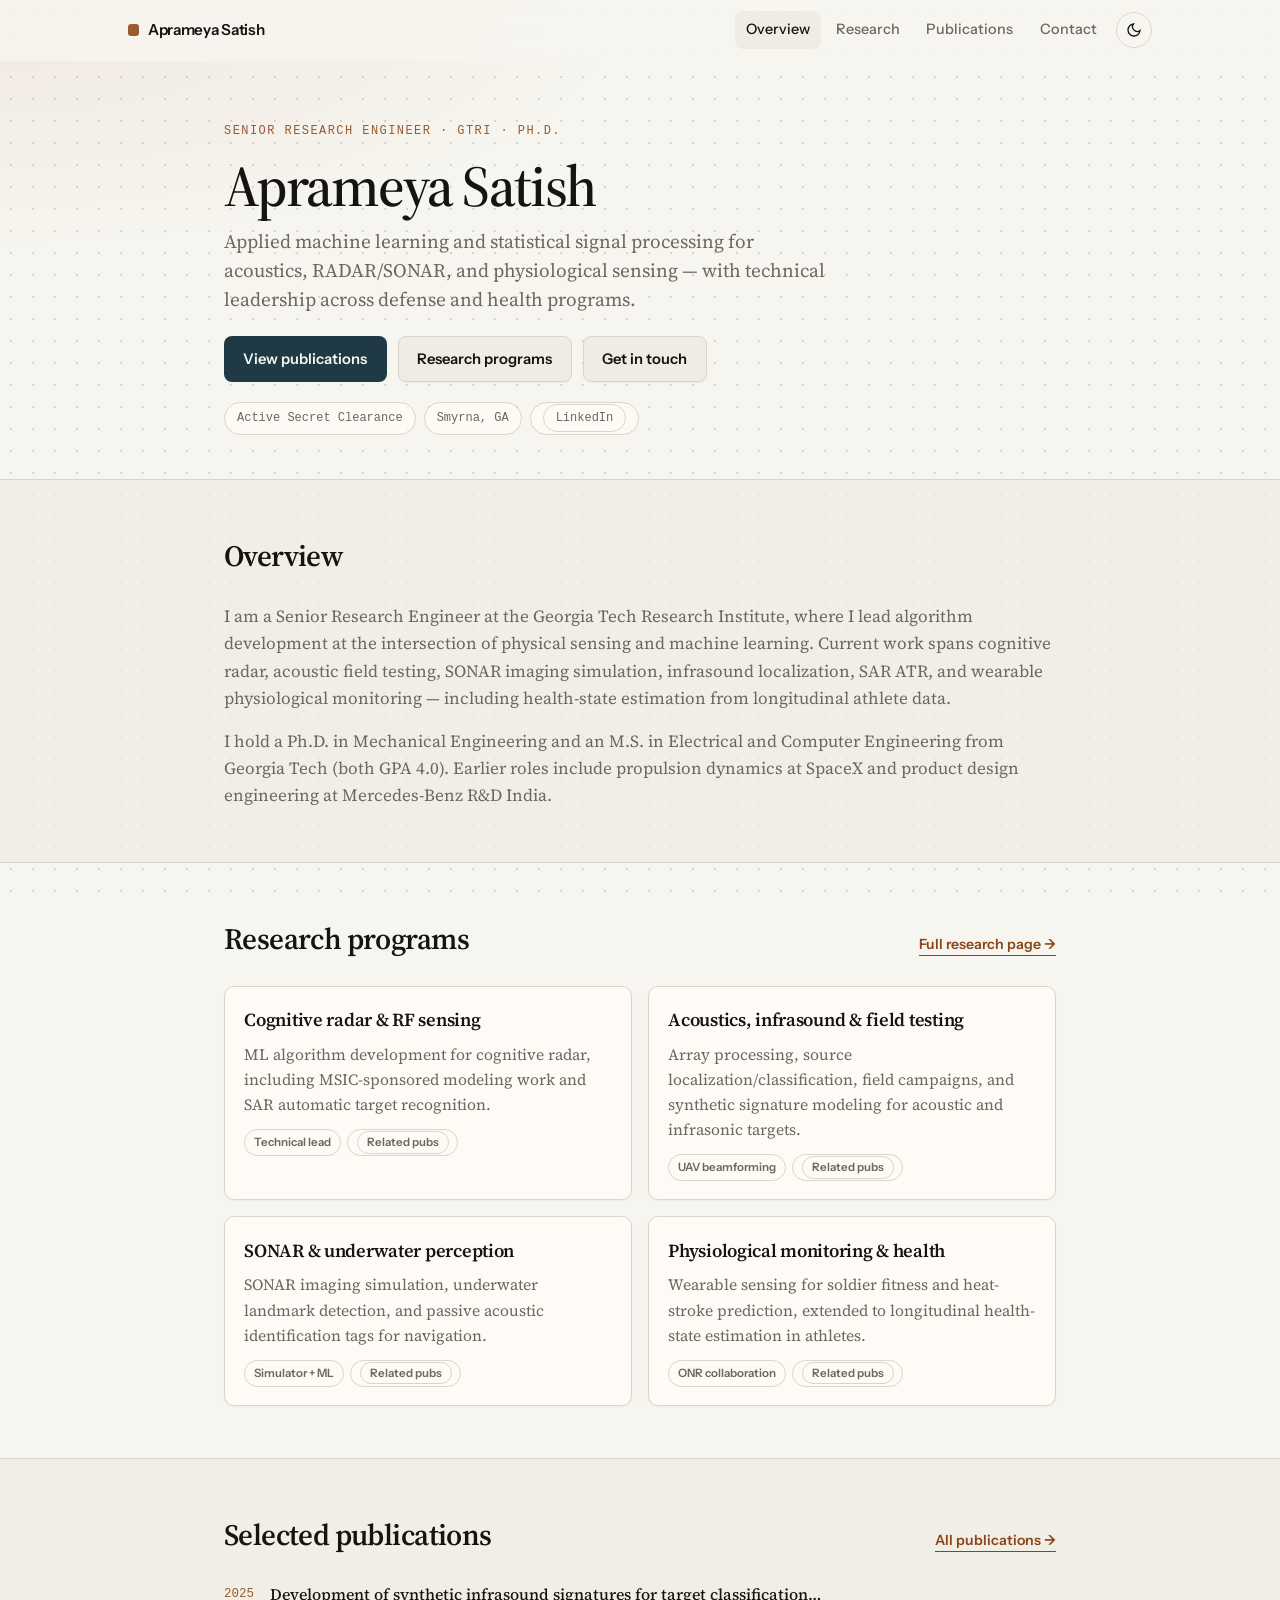
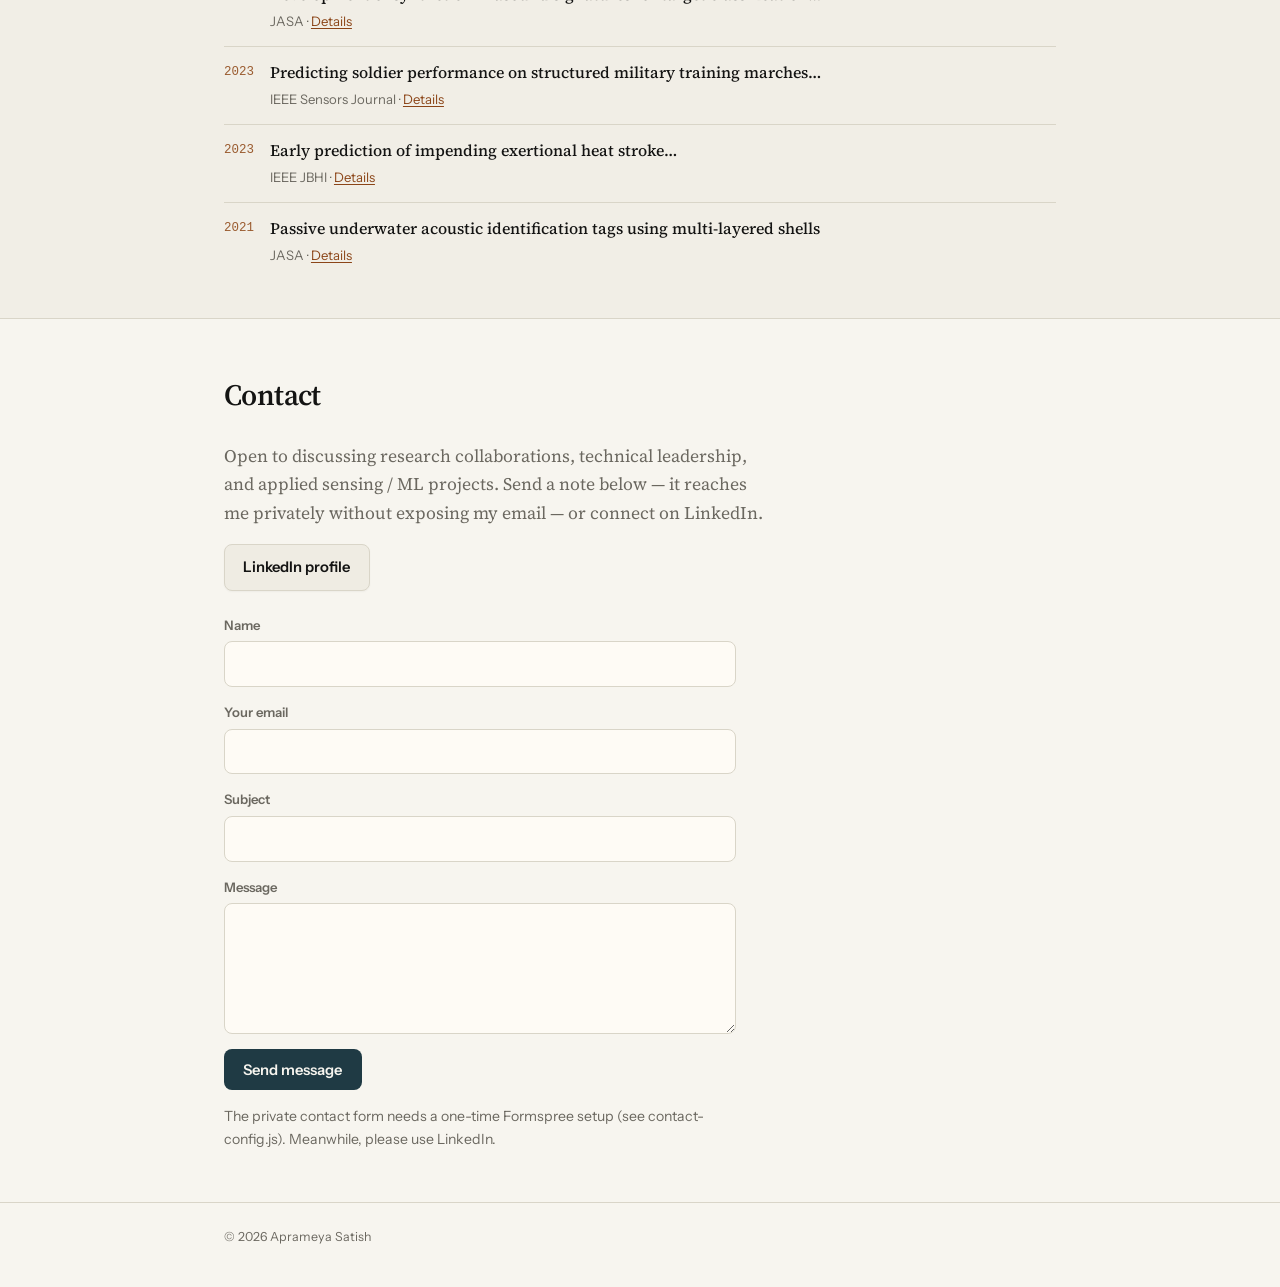
==== commit 4147f8eb: "Hide personal email/CV; add private contact form Remove public email, phone, and CV download links. " ====
--- a/index.html
+++ b/index.html
@@ -64,12 +64,11 @@
                 <div class="btn-row reveal">
                     <a class="btn btn--primary" href="publications.html">View publications</a>
                     <a class="btn btn--secondary" href="research.html">Research programs</a>
-                    <a class="btn btn--secondary" href="assets/Aprameya_Satish_Resume.pdf" download>CV (PDF)</a>
+                    <a class="btn btn--secondary" href="#contact">Get in touch</a>
                 </div>
                 <ul class="fact-chips reveal">
                     <li>Active Secret Clearance</li>
                     <li>Smyrna, GA</li>
-                    <li><a href="mailto:aprameya.satish@gmail.com">aprameya.satish@gmail.com</a></li>
                     <li><a href="https://www.linkedin.com/in/aprameya-satish/" target="_blank" rel="noopener noreferrer">LinkedIn</a></li>
                 </ul>
             </div>
@@ -189,18 +188,33 @@
                 <div class="contact-block reveal">
                     <p class="contact-block__lede">
                         Open to discussing research collaborations, technical leadership, and applied
-                        sensing / ML projects.
-                    </p>
-                    <ul class="contact-list">
-                        <li><a href="mailto:aprameya.satish@gmail.com">aprameya.satish@gmail.com</a></li>
-                        <li><a href="https://www.linkedin.com/in/aprameya-satish/" target="_blank" rel="noopener noreferrer">linkedin.com/in/aprameya-satish</a></li>
-                        <li><a href="tel:+14702632882">+1 (470) 263-2882</a></li>
-                        <li>Smyrna, GA / Greater Atlanta Area</li>
-                        <li>Active Secret Clearance</li>
-                    </ul>
-                    <p class="contact-block__cta">
-                        <a class="text-link" href="assets/Aprameya_Satish_Resume.pdf" download>Download full CV (PDF)</a>
-                    </p>
+                        sensing / ML projects. Send a note below — it reaches me privately without
+                        exposing my email — or connect on LinkedIn.
+                    </p>
+                    <p class="contact-linkedin">
+                        <a class="btn btn--secondary" href="https://www.linkedin.com/in/aprameya-satish/" target="_blank" rel="noopener noreferrer">LinkedIn profile</a>
+                    </p>
+                    <form class="contact-form" id="contact-form" novalidate>
+                        <input type="text" name="_gotcha" class="contact-form__honeypot" tabindex="-1" autocomplete="off" aria-hidden="true">
+                        <div class="form-row">
+                            <label for="contact-name">Name</label>
+                            <input type="text" id="contact-name" name="name" required autocomplete="name" maxlength="120">
+                        </div>
+                        <div class="form-row">
+                            <label for="contact-email">Your email</label>
+                            <input type="email" id="contact-email" name="email" required autocomplete="email" maxlength="200">
+                        </div>
+                        <div class="form-row">
+                            <label for="contact-subject">Subject</label>
+                            <input type="text" id="contact-subject" name="subject" required maxlength="200">
+                        </div>
+                        <div class="form-row">
+                            <label for="contact-message">Message</label>
+                            <textarea id="contact-message" name="message" rows="5" required maxlength="5000"></textarea>
+                        </div>
+                        <button type="submit" class="btn btn--primary" id="contact-submit">Send message</button>
+                        <p class="contact-form__status" id="contact-status" role="status" aria-live="polite"></p>
+                    </form>
                 </div>
             </div>
         </section>
@@ -212,6 +226,7 @@
         </div>
     </footer>
 
+    <script src="contact-config.js"></script>
     <script src="app.js"></script>
 </body>
 </html>
--- a/style.css
+++ b/style.css
@@ -814,6 +814,91 @@
   color: var(--muted);
 }
 
+.contact-linkedin {
+  margin: 0 0 1.5rem;
+}
+
+.contact-form {
+  display: grid;
+  gap: 0.95rem;
+  max-width: 32rem;
+}
+
+.contact-form__honeypot {
+  position: absolute;
+  left: -10000px;
+  width: 1px;
+  height: 1px;
+  overflow: hidden;
+}
+
+.form-row {
+  display: grid;
+  gap: 0.35rem;
+}
+
+.form-row label {
+  font-family: var(--font-sans);
+  font-size: 0.82rem;
+  font-weight: 600;
+  color: var(--muted);
+}
+
+.form-row input,
+.form-row textarea {
+  width: 100%;
+  padding: 0.7rem 0.8rem;
+  border: 1px solid var(--border);
+  border-radius: 8px;
+  background: color-mix(in srgb, var(--bg-elevated) 90%, transparent);
+  color: var(--fg);
+  font-family: var(--font-sans);
+  font-size: 0.95rem;
+  line-height: 1.4;
+  transition: border-color var(--duration) var(--ease), background var(--duration) var(--ease);
+}
+
+.form-row input:focus,
+.form-row textarea:focus {
+  outline: none;
+  border-color: color-mix(in srgb, var(--accent) 55%, var(--border));
+  background: var(--bg-elevated);
+}
+
+.form-row textarea {
+  resize: vertical;
+  min-height: 8rem;
+  font-family: var(--font-serif);
+}
+
+.contact-form .btn {
+  justify-self: start;
+}
+
+.contact-form__status {
+  margin: 0;
+  min-height: 1.3em;
+  font-family: var(--font-sans);
+  font-size: 0.88rem;
+  color: var(--muted);
+}
+
+.contact-form__status[data-kind="success"] {
+  color: var(--accent);
+}
+
+.contact-form__status[data-kind="error"] {
+  color: #b42318;
+}
+
+html[data-theme="dark"] .contact-form__status[data-kind="error"] {
+  color: #f5a8a0;
+}
+
+.contact-form__status[data-kind="warn"] {
+  color: var(--muted);
+}
+
 .contact-list {
   display: grid;
   gap: 0.4rem;
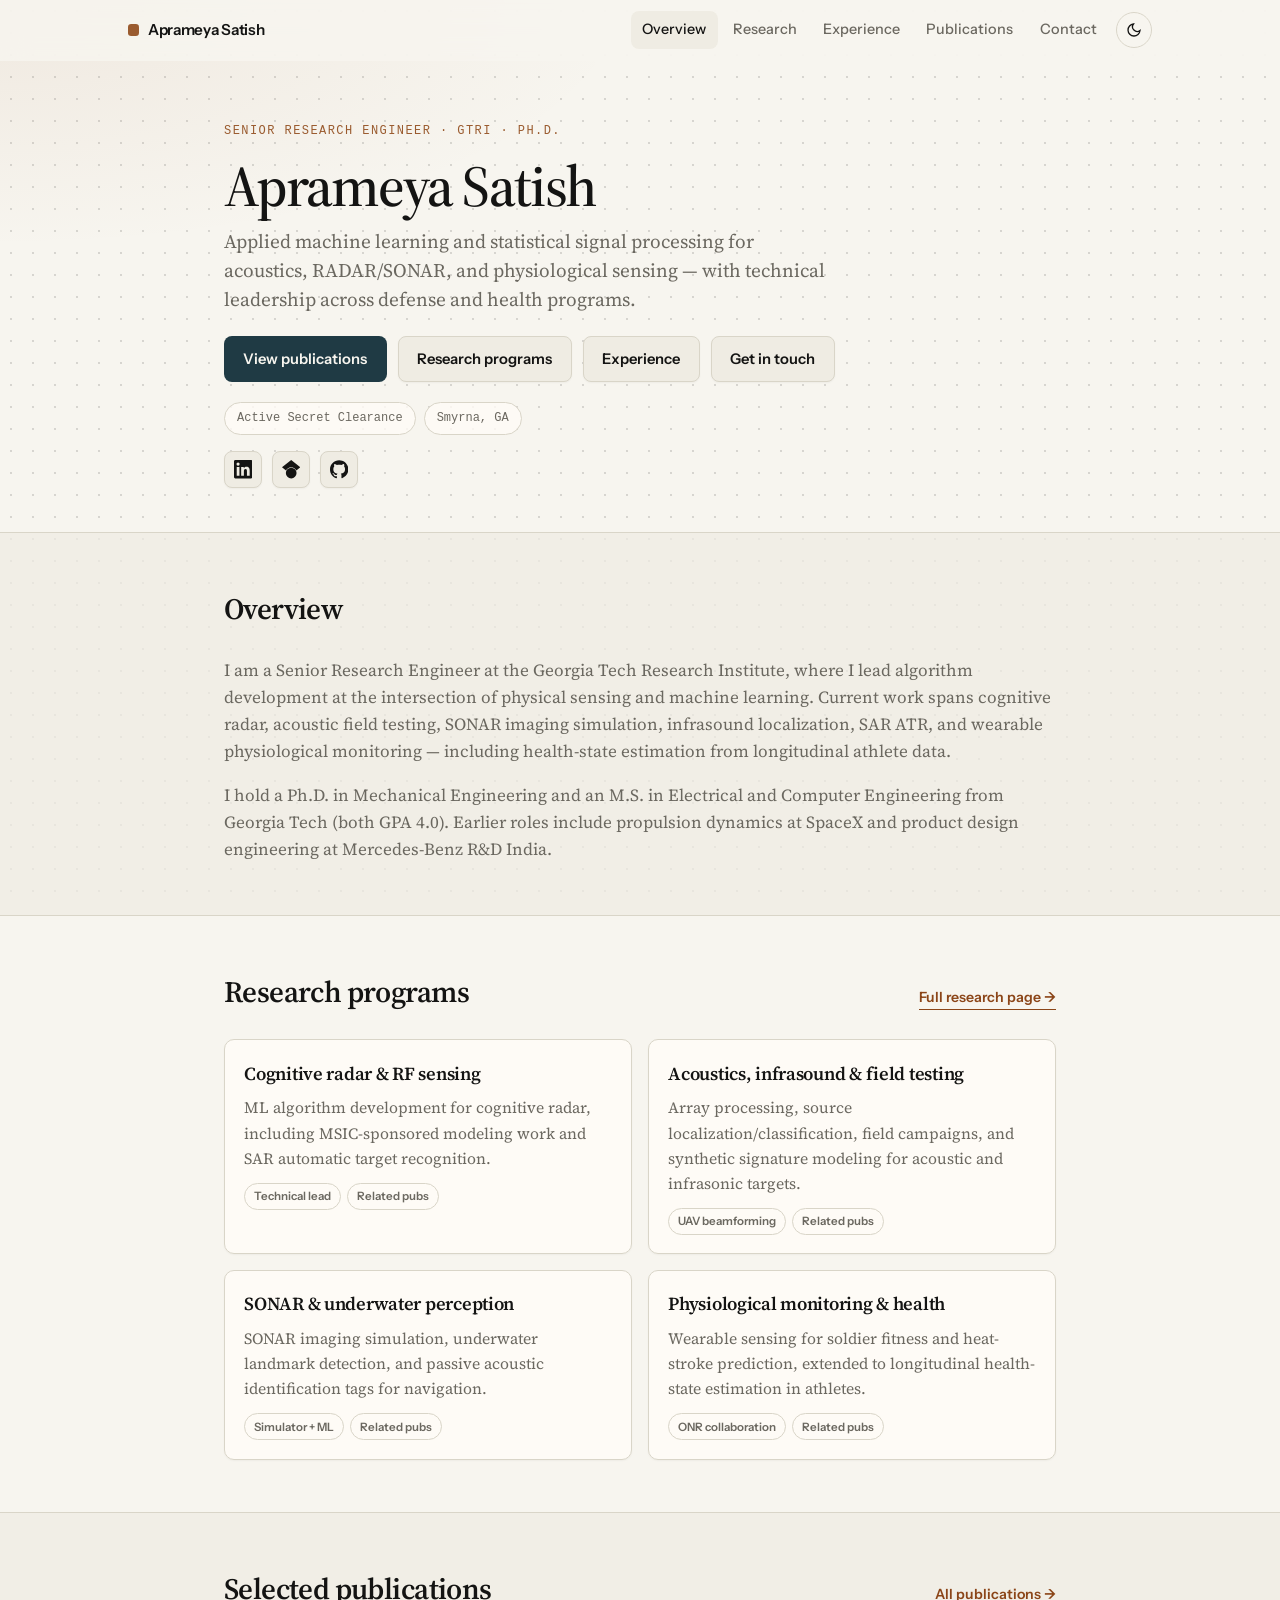
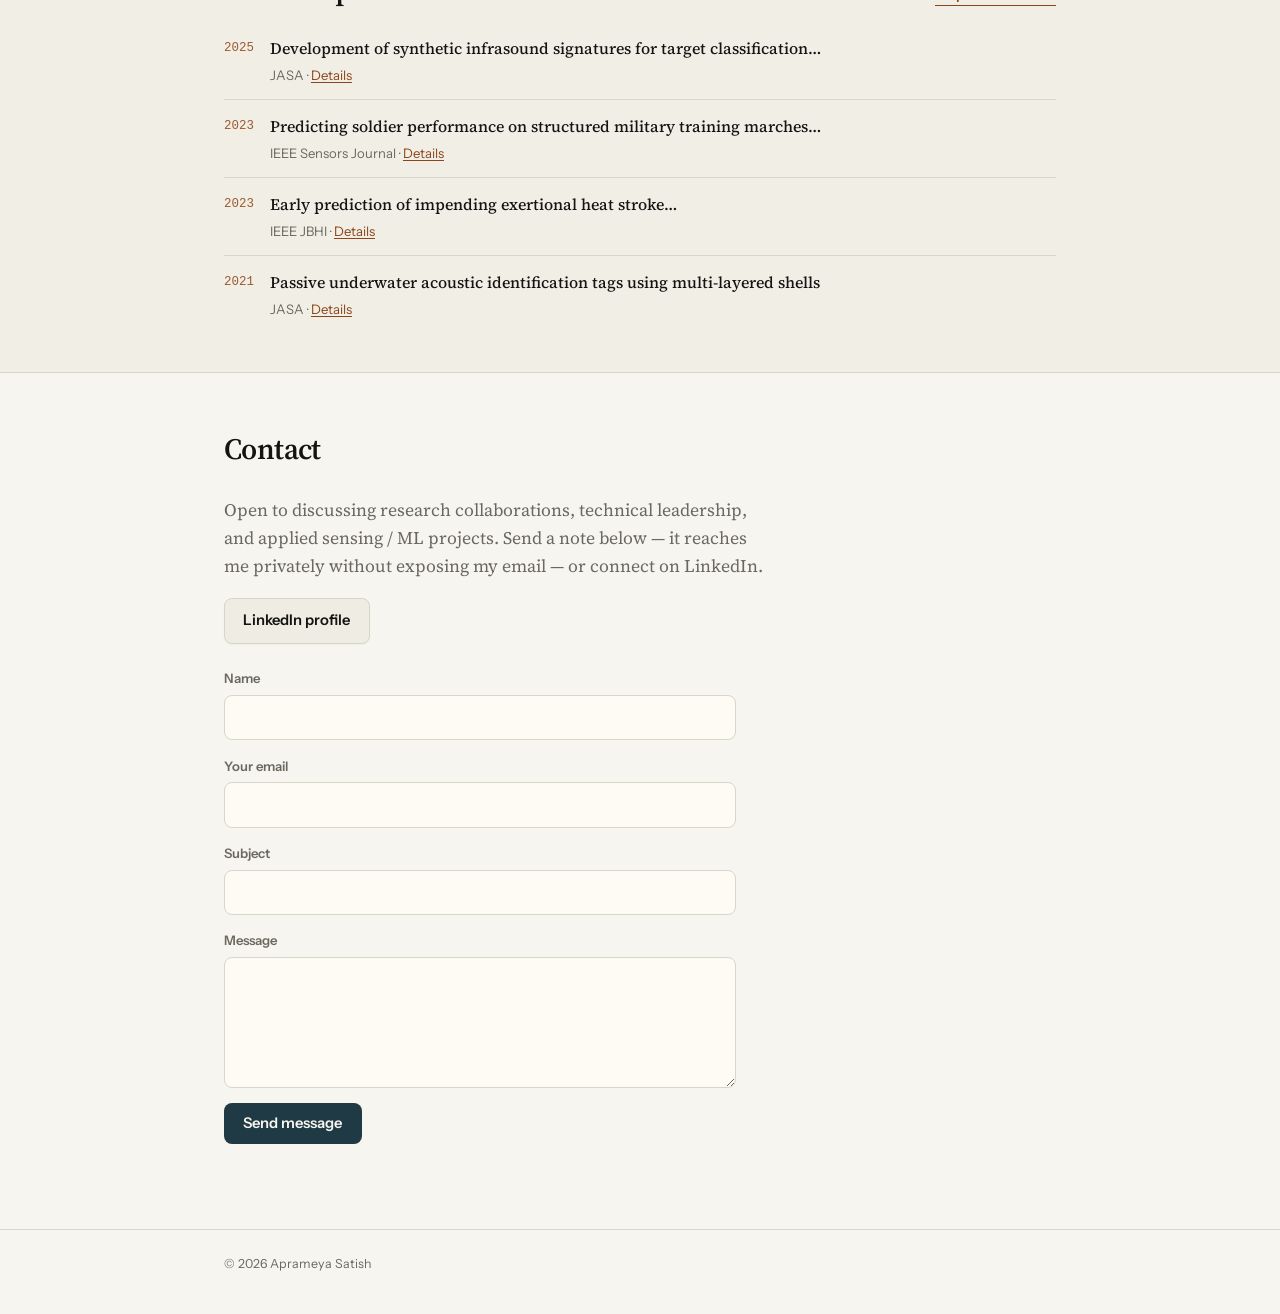
==== commit 0220cd75: "Add Experience page and clarify hero social links Separate role history onto experience.html so Rese" ====
--- a/index.html
+++ b/index.html
@@ -37,6 +37,7 @@
                 <ul class="nav__menu" id="nav-menu">
                     <li><a class="nav__link" href="./" aria-current="page">Overview</a></li>
                     <li><a class="nav__link" href="research.html">Research</a></li>
+                    <li><a class="nav__link" href="experience.html">Experience</a></li>
                     <li><a class="nav__link" href="publications.html">Publications</a></li>
                     <li><a class="nav__link" href="#contact">Contact</a></li>
                 </ul>
@@ -64,12 +65,29 @@
                 <div class="btn-row reveal">
                     <a class="btn btn--primary" href="publications.html">View publications</a>
                     <a class="btn btn--secondary" href="research.html">Research programs</a>
+                    <a class="btn btn--secondary" href="experience.html">Experience</a>
                     <a class="btn btn--secondary" href="#contact">Get in touch</a>
                 </div>
-                <ul class="fact-chips reveal">
+                <ul class="fact-chips reveal" aria-label="Profile facts">
                     <li>Active Secret Clearance</li>
                     <li>Smyrna, GA</li>
-                    <li><a href="https://www.linkedin.com/in/aprameya-satish/" target="_blank" rel="noopener noreferrer">LinkedIn</a></li>
+                </ul>
+                <ul class="social-links reveal" aria-label="Profiles">
+                    <li>
+                        <a class="social-link" href="https://www.linkedin.com/in/aprameya-satish/" target="_blank" rel="noopener noreferrer" aria-label="LinkedIn" title="LinkedIn">
+                            <svg viewBox="0 0 24 24" aria-hidden="true" focusable="false"><path fill="currentColor" d="M20.447 20.452h-3.554v-5.569c0-1.328-.027-3.037-1.852-3.037-1.853 0-2.136 1.445-2.136 2.939v5.667H9.351V9h3.414v1.561h.046c.477-.9 1.637-1.85 3.37-1.85 3.601 0 4.267 2.37 4.267 5.455v6.286zM5.337 7.433a2.062 2.062 0 1 1-.004-4.123 2.062 2.062 0 0 1 .004 4.123zm1.782 13.019H3.555V9h3.564v11.452zM22.225 0H1.771C.792 0 0 .774 0 1.729v20.542C0 23.227.792 24 1.771 24h20.451C23.2 24 24 23.227 24 22.271V1.729C24 .774 23.2 0 22.222 0h.003z"/></svg>
+                        </a>
+                    </li>
+                    <li>
+                        <a class="social-link" href="https://scholar.google.com/citations?user=8oFBdGMAAAAJ&amp;hl=en" target="_blank" rel="noopener noreferrer" aria-label="Google Scholar" title="Google Scholar">
+                            <svg viewBox="0 0 24 24" aria-hidden="true" focusable="false"><path fill="currentColor" d="M5.242 13.769 0 9.5 12 0l12 9.5-5.242 4.269C17.548 11.249 14.978 9.5 12 9.5c-2.977 0-5.548 1.748-6.758 4.269zM12 10a7 7 0 1 0 0 14 7 7 0 0 0 0-14z"/></svg>
+                        </a>
+                    </li>
+                    <li>
+                        <a class="social-link" href="https://github.com/aprameya-satish" target="_blank" rel="noopener noreferrer" aria-label="GitHub" title="GitHub">
+                            <svg viewBox="0 0 24 24" aria-hidden="true" focusable="false"><path fill="currentColor" d="M12 .297c-6.63 0-12 5.373-12 12 0 5.303 3.438 9.8 8.205 11.385.6.113.82-.258.82-.577 0-.285-.01-1.04-.015-2.04-3.338.724-4.042-1.61-4.042-1.61C4.422 18.07 3.633 17.7 3.633 17.7c-1.087-.744.084-.729.084-.729 1.205.084 1.838 1.236 1.838 1.236 1.07 1.835 2.809 1.305 3.495.998.108-.776.417-1.305.76-1.605-2.665-.3-5.466-1.332-5.466-5.93 0-1.31.465-2.38 1.235-3.22-.135-.303-.54-1.523.105-3.176 0 0 1.005-.322 3.3 1.23.96-.267 1.98-.399 3-.405 1.02.006 2.04.138 3 .405 2.28-1.552 3.285-1.23 3.285-1.23.645 1.653.24 2.873.12 3.176.765.84 1.23 1.91 1.23 3.22 0 4.61-2.805 5.625-5.475 5.92.42.36.81 1.096.81 2.22 0 1.606-.015 2.896-.015 3.286 0 .315.21.69.825.57C20.565 22.092 24 17.592 24 12.297c0-6.627-5.373-12-12-12"/></svg>
+                        </a>
+                    </li>
                 </ul>
             </div>
         </section>
--- a/style.css
+++ b/style.css
@@ -351,13 +351,12 @@
   display: flex;
   flex-wrap: wrap;
   gap: 0.5rem;
-  margin: 0;
+  margin: 0 0 1rem;
   padding: 0;
   list-style: none;
 }
 
-.fact-chips li,
-.fact-chips a {
+.fact-chips li {
   font-family: var(--font-mono);
   font-size: 0.75rem;
   color: var(--muted);
@@ -365,12 +364,46 @@
   border-radius: 999px;
   padding: 0.35rem 0.75rem;
   background: color-mix(in srgb, var(--bg-elevated) 80%, transparent);
-  text-decoration: none;
-}
-
-.fact-chips a:hover {
-  color: var(--fg);
-  border-color: color-mix(in srgb, var(--fg) 30%, var(--border));
+  cursor: default;
+  user-select: none;
+}
+
+.social-links {
+  display: flex;
+  flex-wrap: wrap;
+  align-items: center;
+  gap: 0.65rem;
+  margin: 0;
+  padding: 0;
+  list-style: none;
+}
+
+.social-link {
+  display: inline-flex;
+  align-items: center;
+  justify-content: center;
+  width: 2.35rem;
+  height: 2.35rem;
+  color: var(--fg);
+  background: var(--surface);
+  border: 1px solid var(--border);
+  border-radius: 8px;
+  text-decoration: none;
+  box-shadow: var(--shadow);
+  transition: color var(--duration) var(--ease), border-color var(--duration) var(--ease),
+    background var(--duration) var(--ease), transform var(--duration) var(--ease);
+}
+
+.social-link svg {
+  width: 1.15rem;
+  height: 1.15rem;
+}
+
+.social-link:hover {
+  color: var(--link);
+  border-color: color-mix(in srgb, var(--link) 35%, var(--border));
+  background: var(--bg-elevated);
+  transform: translateY(-1px);
 }
 
 .page-header {
@@ -487,8 +520,7 @@
   list-style: none;
 }
 
-.program__meta li,
-.program__meta a {
+.program__meta li {
   font-family: var(--font-sans);
   font-size: 0.72rem;
   font-weight: 600;
@@ -496,12 +528,24 @@
   border: 1px solid var(--border);
   border-radius: 999px;
   padding: 0.2rem 0.55rem;
-  text-decoration: none;
-}
-
-.program__meta a:hover {
+}
+
+.program__meta a {
+  color: inherit;
+  text-decoration: none;
+  border: 0;
+  background: none;
+  padding: 0;
+  border-radius: 0;
+}
+
+.program__meta li:has(a):hover {
   color: var(--link);
   border-color: color-mix(in srgb, var(--link) 40%, var(--border));
+}
+
+.program__meta a:hover {
+  color: inherit;
 }
 
 /* ——— Selected pubs teaser ——— */
